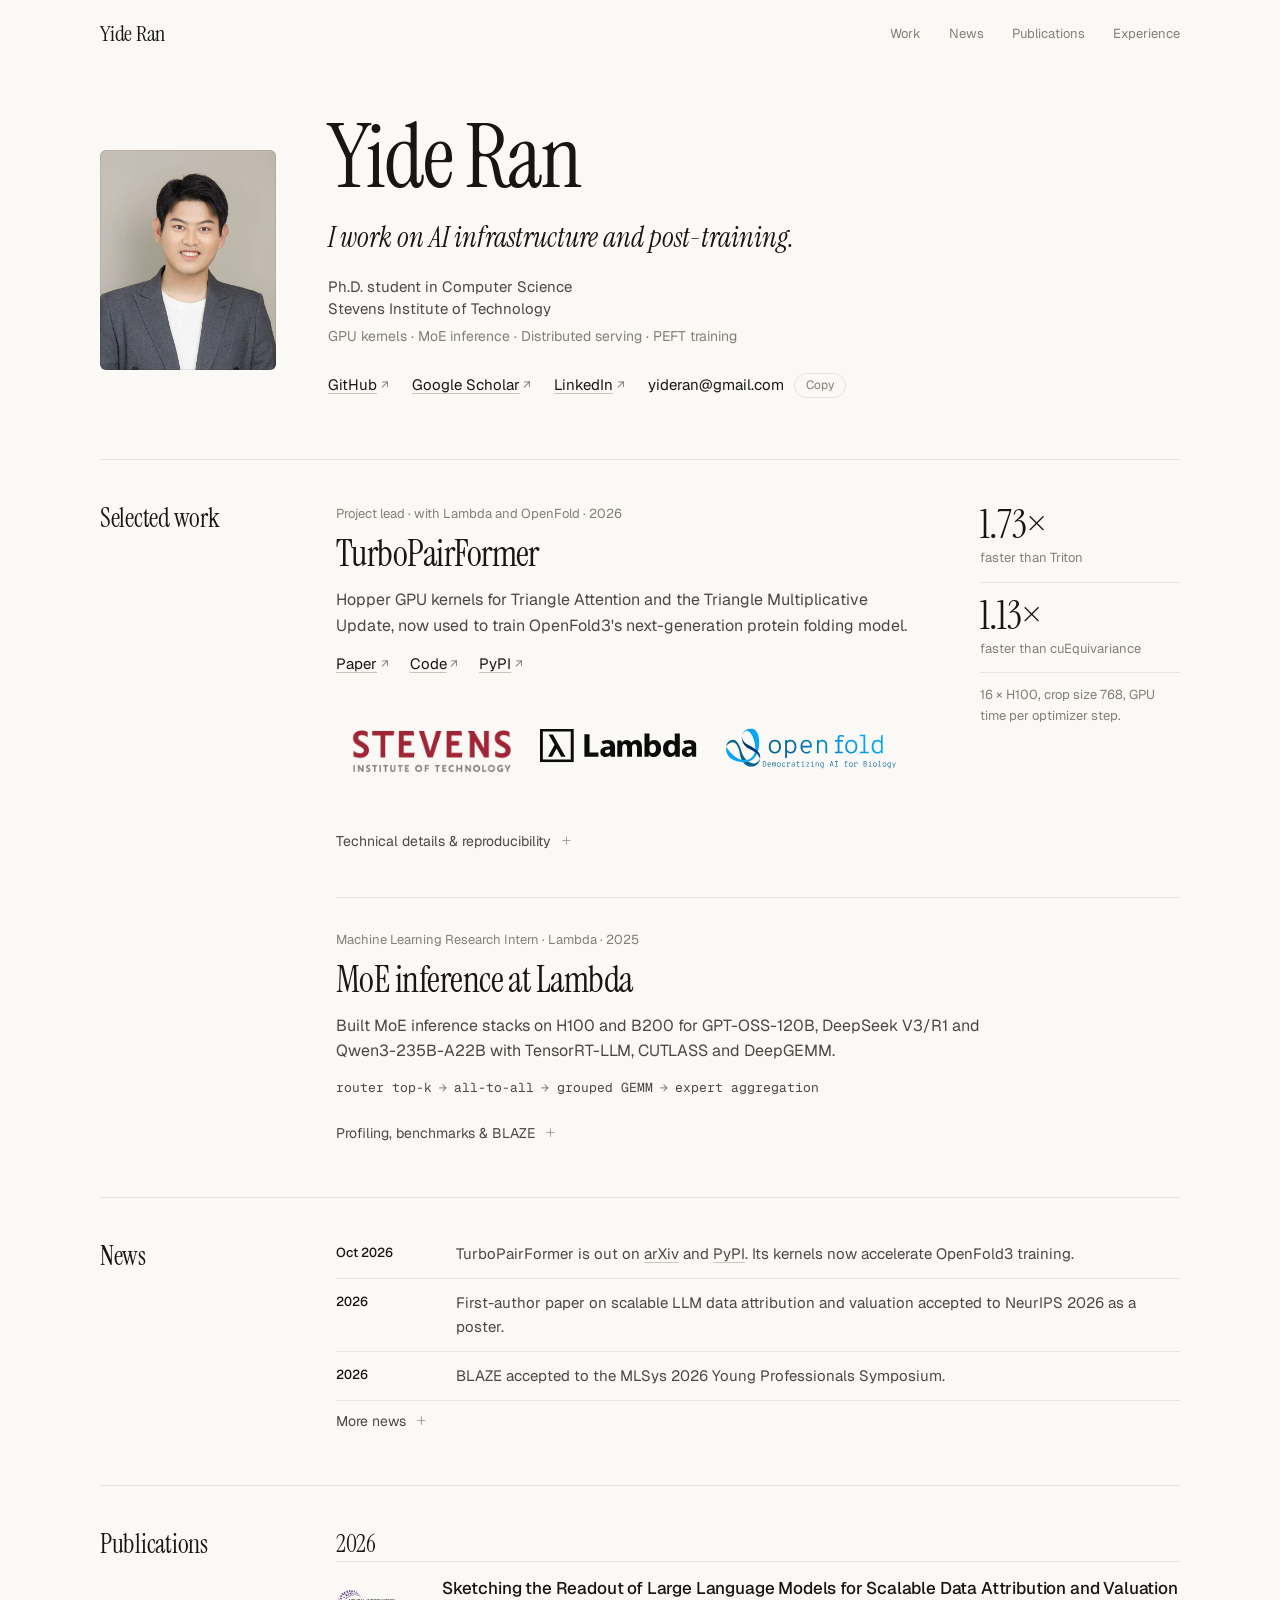
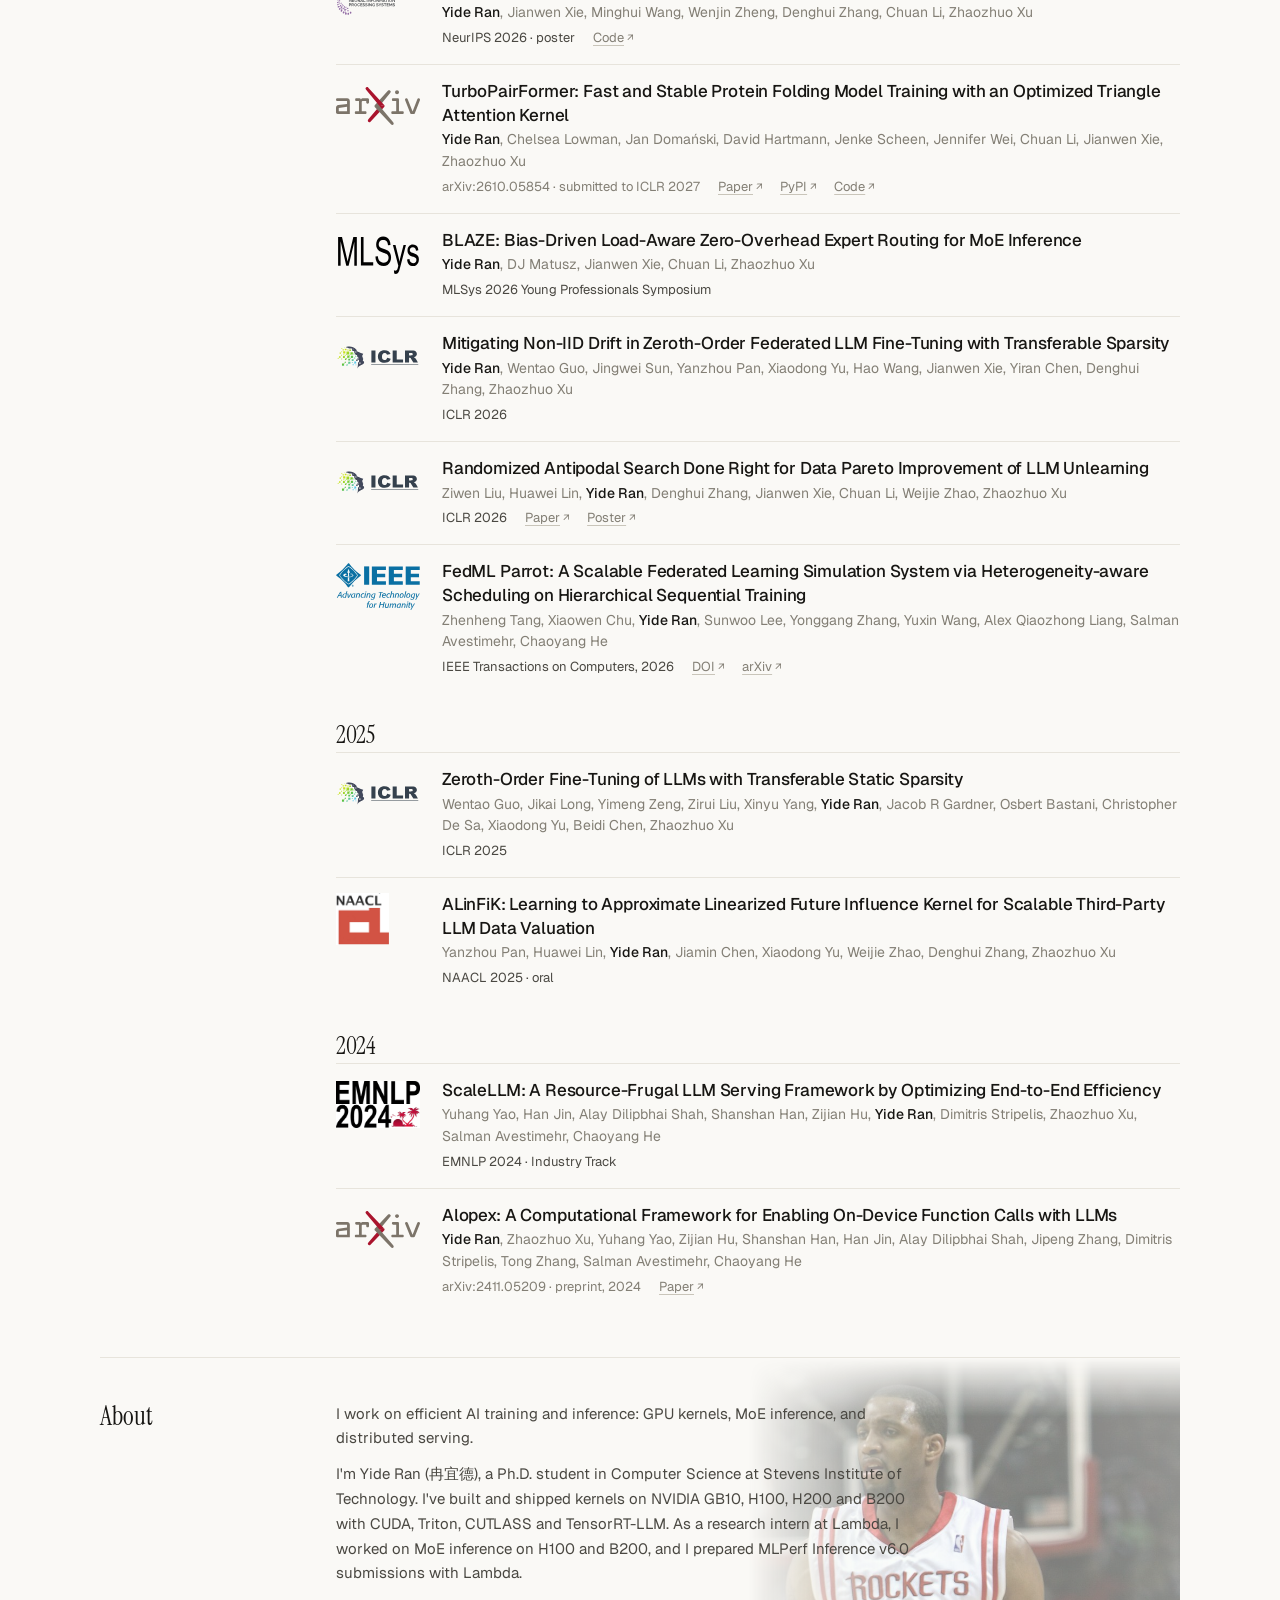
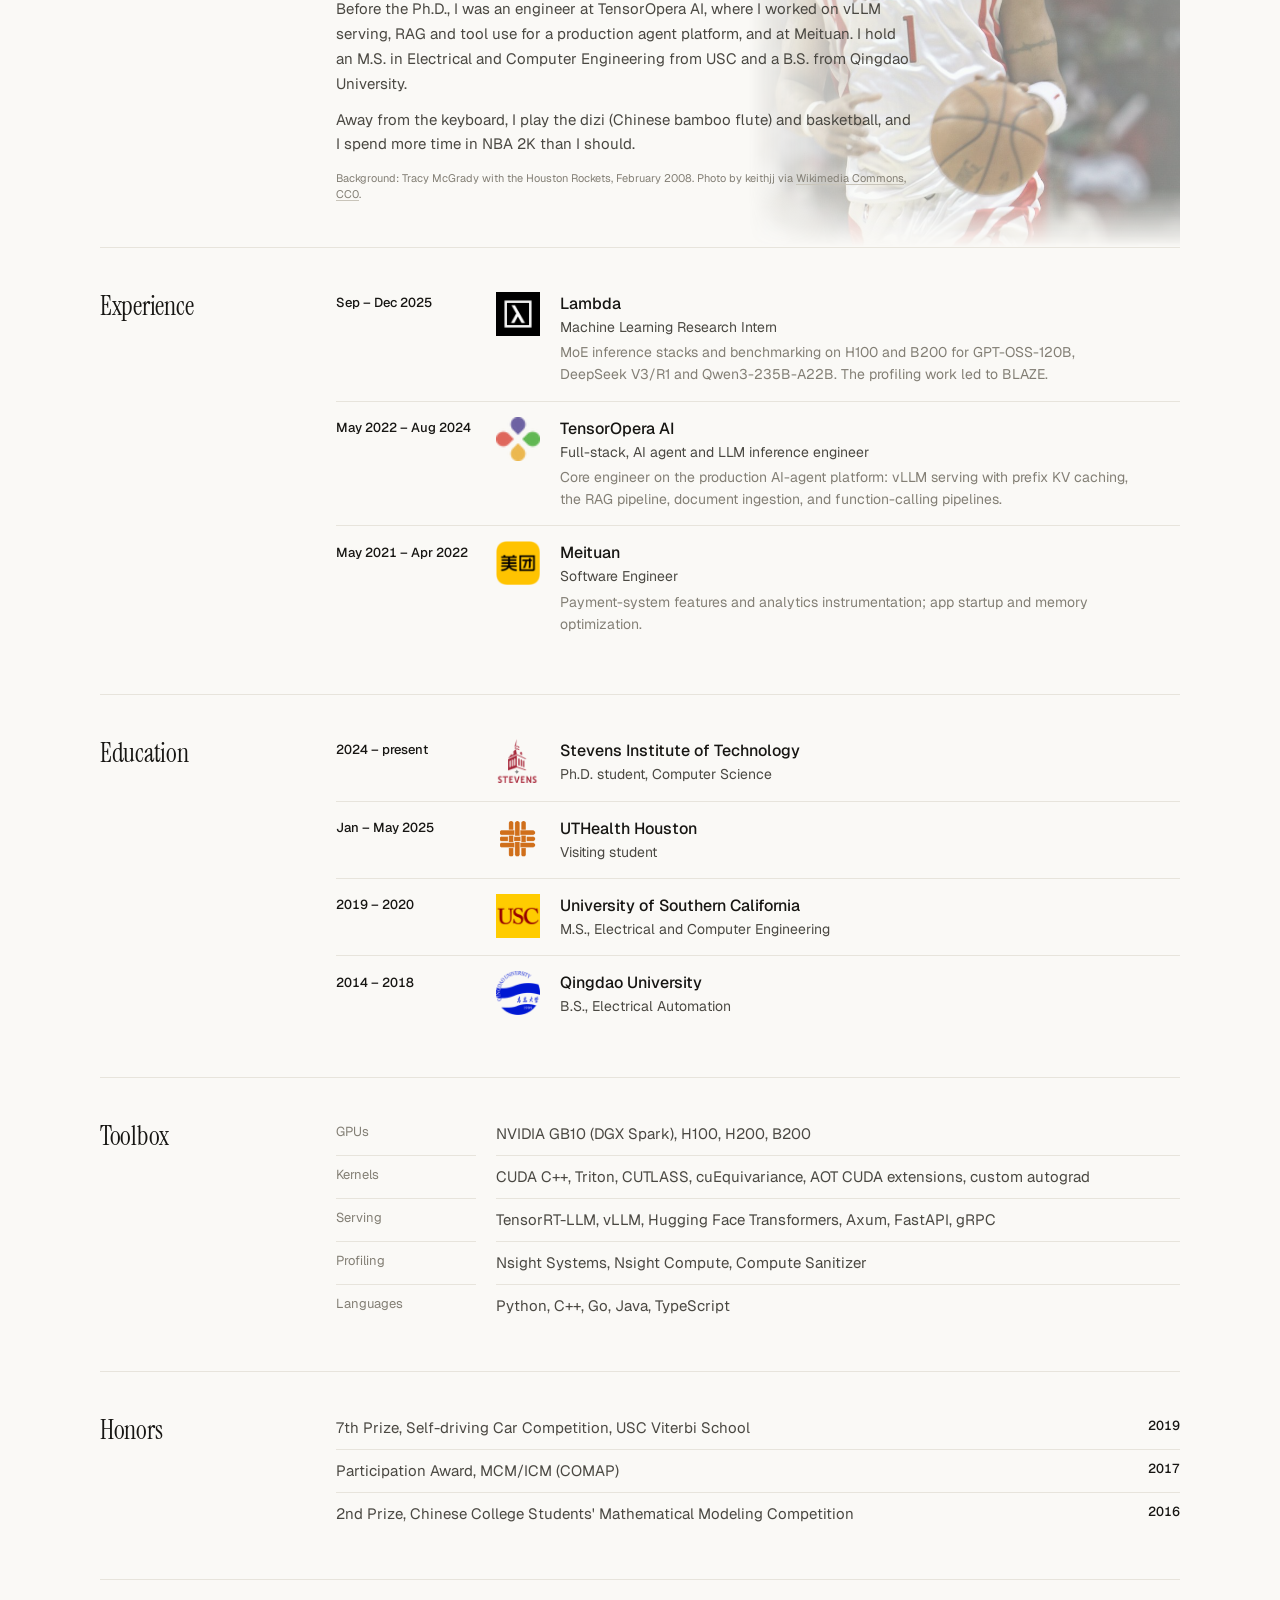
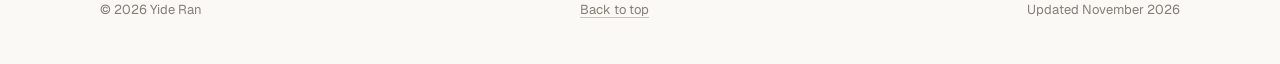
==== index.html @ a1478de4 "Add a faded Tracy McGrady (Rockets) photo behind About" ====
<!doctype html>
<html lang="en">
<head>
<meta charset="utf-8">
<meta name="viewport" content="width=device-width, initial-scale=1, viewport-fit=cover">
<title>Yide Ran (冉宜德) | AI Infrastructure &amp; Post-Training</title>
<meta name="description" content="Yide Ran (冉宜德) is a Ph.D. student at Stevens Institute of Technology researching GPU kernels, MoE inference, distributed serving, and PEFT training.">
<link rel="canonical" href="https://ryanairesearch.github.io/">
<meta name="google-site-verification" content="EpcMqef4exppZ5Jmm6wLkXWMrH6ZrhEKDE5JkzUym4Y">
<meta name="robots" content="index, follow, max-image-preview:large">
<meta name="author" content="Yide Ran">
<link rel="preconnect" href="https://fonts.googleapis.com">
<link rel="preconnect" href="https://fonts.gstatic.com" crossorigin>
<link rel="stylesheet" href="https://fonts.googleapis.com/css2?family=Instrument+Serif:ital@0;1&family=Geist:wght@400;500&family=Geist+Mono:wght@400&display=swap">
<link rel="stylesheet" href="assets/style.css?v=20261114b">
<meta property="og:title" content="Yide Ran (冉宜德) | AI Infrastructure &amp; Post-Training">
<meta property="og:description" content="Yide Ran (冉宜德) is a Ph.D. student at Stevens Institute of Technology researching GPU kernels, MoE inference, distributed serving, and PEFT training.">
<meta property="og:type" content="profile">
<meta property="og:url" content="https://ryanairesearch.github.io/">
<meta property="og:site_name" content="Yide Ran">
<link rel="icon" type="image/svg+xml" sizes="any" href="/assets/favicon.svg">
<meta property="og:image" content="https://ryanairesearch.github.io/assets/yide-ran-portrait.jpg">
<meta property="og:image:alt" content="Yide Ran">
<meta name="twitter:card" content="summary">
<meta name="twitter:title" content="Yide Ran (冉宜德) | AI Infrastructure &amp; Post-Training">
<meta name="twitter:description" content="Yide Ran (冉宜德) is a Ph.D. student at Stevens Institute of Technology researching GPU kernels, MoE inference, distributed serving, and PEFT training.">
<meta name="twitter:image" content="https://ryanairesearch.github.io/assets/yide-ran-portrait.jpg">
<meta name="twitter:image:alt" content="Yide Ran">
<script type="application/ld+json">
{
  "@context": "https://schema.org",
  "@graph": [
    {
      "@type": "WebSite",
      "@id": "https://ryanairesearch.github.io/#website",
      "url": "https://ryanairesearch.github.io/",
      "name": "Yide Ran",
      "inLanguage": "en"
    },
    {
      "@type": "ProfilePage",
      "@id": "https://ryanairesearch.github.io/#profile-page",
      "url": "https://ryanairesearch.github.io/",
      "name": "Yide Ran (冉宜德) | AI Infrastructure & Post-Training",
      "description": "Yide Ran (冉宜德) is a Ph.D. student at Stevens Institute of Technology researching GPU kernels, MoE inference, distributed serving, and PEFT training.",
      "isPartOf": {
        "@id": "https://ryanairesearch.github.io/#website"
      },
      "inLanguage": "en",
      "mainEntity": {
        "@type": "Person",
        "@id": "https://ryanairesearch.github.io/#yide-ran",
        "name": "Yide Ran",
        "alternateName": "冉宜德",
        "url": "https://ryanairesearch.github.io/",
        "image": "https://ryanairesearch.github.io/assets/yide-ran-portrait.jpg",
        "description": "Yide Ran (冉宜德) is a Ph.D. student at Stevens Institute of Technology researching GPU kernels, MoE inference, distributed serving, and PEFT training.",
        "jobTitle": "Ph.D. student, Computer Science",
        "affiliation": {
          "@type": "CollegeOrUniversity",
          "name": "Stevens Institute of Technology"
        },
        "sameAs": [
          "https://github.com/RyanAIResearch",
          "https://scholar.google.com/citations?user=HVvO84IAAAAJ",
          "https://www.linkedin.com/in/yide-ran-4b392a332/"
        ],
        "alumniOf": [
          { "@type": "CollegeOrUniversity", "name": "University of Southern California" },
          { "@type": "CollegeOrUniversity", "name": "Qingdao University" }
        ],
        "knowsAbout": [
          "AI infrastructure", "Post-training", "GPU kernels", "CUDA", "Triton", "CUTLASS",
          "Mixture-of-Experts inference", "Distributed serving", "TensorRT-LLM", "vLLM",
          "Parameter-efficient fine-tuning", "Data attribution", "Federated learning"
        ]
      }
    }
  ]
}
</script>
</head>
<body>
<a class="skip-link" href="#main">Skip to content</a>
<div class="wrap">
  <div class="nav">
    <a class="brand" href="#profile" aria-label="Yide Ran, back to top">Yide Ran</a>
    <nav aria-label="Sections">
      <a href="#work">Work</a>
      <a href="#news">News</a>
      <a href="#publications">Publications</a>
      <a href="#experience">Experience</a>
    </nav>
  </div>

  <main id="main">
  <header class="hero" id="profile">
    <div class="hero-copy">
      <h1>Yide Ran</h1>
      <p class="statement">I work on AI infrastructure and post-training.</p>
      <p class="meta">Ph.D. student in Computer Science<br>Stevens Institute of Technology</p>
      <p class="focus">GPU kernels · MoE inference · Distributed serving · PEFT training</p>
      <ul class="links">
        <li><a class="u arrow" rel="me" href="https://github.com/RyanAIResearch">GitHub</a></li>
        <li><a class="u arrow" rel="me" href="https://scholar.google.com/citations?user=HVvO84IAAAAJ">Google Scholar</a></li>
        <li><a class="u arrow" rel="me" href="https://www.linkedin.com/in/yide-ran-4b392a332/">LinkedIn</a></li>
        <li class="email"><span>yideran@gmail.com</span><button type="button" class="copy" aria-label="Copy email address" id="copy-email" data-copy="yideran@gmail.com">Copy</button></li>
      </ul>
    </div>
    <div class="photo">
      <img class="avatar" src="assets/yide-ran-portrait.jpg" alt="Yide Ran" width="640" height="800">
    </div>
  </header>

  <section class="row" id="work" aria-labelledby="h-work">
    <h2 id="h-work">Selected work</h2>
    <div>
      <article class="project">
        <div class="project-main">
          <p class="kicker">Project lead · with Lambda and OpenFold · 2026</p>
          <h3>TurboPairFormer</h3>
          <p class="lead">Hopper GPU kernels for Triangle Attention and the Triangle Multiplicative Update, now used to train OpenFold3's next-generation protein folding model.</p>
          <div class="plinks">
            <a class="u arrow" href="https://arxiv.org/abs/2610.05854">Paper</a>
            <a class="u arrow" href="https://github.com/RyanAIResearch/openfold3_triangle_kernel">Code</a>
            <a class="u arrow" href="https://pypi.org/project/turbopairformer/">PyPI</a>
          </div>
          <img class="partners" src="assets/turbopairformer-partners.svg" alt="Stevens Institute of Technology, Lambda, and OpenFold" width="1800" height="340" loading="lazy">
          <details>
            <summary>Technical details &amp; reproducibility</summary>
            <div class="detail-body">
              <p>The backward pass rebuilds each probability tile once and reuses it for dQ, dK, dV and dBias, and ordered partial reductions replace floating-point atomics so results are bitwise reproducible.</p>
              <dl class="figs">
                <div><dt>600/600</dt><dd>inputs bitwise reproducible</dd></div>
                <div><dt>28–47%</dt><dd>lower gradient RMSE with BF16 residual compensation</dd></div>
              </dl>
              <span class="cmd"><code>pip install turbopairformer</code><button type="button" class="copy" id="copy-pip" aria-label="Copy pip install command" data-copy="pip install turbopairformer">Copy</button></span>
            </div>
          </details>
        </div>
        <aside class="metrics" aria-label="Benchmark highlights">
          <dl class="figs">
            <div><dt>1.73×</dt><dd>faster than Triton</dd></div>
            <div><dt>1.13×</dt><dd>faster than cuEquivariance</dd></div>
          </dl>
          <p class="note">16 × H100, crop size 768, GPU time per optimizer step.</p>
        </aside>
      </article>
      <article class="project">
        <div class="project-main wide">
          <p class="kicker">Machine Learning Research Intern · Lambda · 2025</p>
          <h3>MoE inference at Lambda</h3>
          <p class="lead">Built MoE inference stacks on H100 and B200 for GPT-OSS-120B, DeepSeek V3/R1 and Qwen3-235B-A22B with TensorRT-LLM, CUTLASS and DeepGEMM.</p>
          <p class="stages" aria-label="MoE layer stages in execution order">router top-k<span aria-hidden="true">→</span>all-to-all<span aria-hidden="true">→</span>grouped GEMM<span aria-hidden="true">→</span>expert aggregation</p>
          <details>
            <summary>Profiling, benchmarks &amp; BLAZE</summary>
            <div class="detail-body">
              <p>I designed benchmark suites across tensor- and expert-parallel layouts and routing strategies (the real router vs. round-robin) to measure how much expert load imbalance costs on Blackwell.</p>
              <p>Profiling with Nsight Systems and Nsight Compute split each MoE layer into four stages and showed that imbalance across experts dominated inference time. That finding later led to BLAZE.</p>
              <p class="note">I also wrote internal reports and a public technical blog on backend selection, expert-parallel layouts, and routing behavior across Random, ShareGPT, GSM8K and OpenMath.</p>
            </div>
          </details>
        </div>
      </article>
    </div>
  </section>

  <section class="row" id="news" aria-labelledby="h-news">
    <h2 id="h-news">News</h2>
    <div>
      <ol class="news">
        <li>
          <time class="date" datetime="2026-10">Oct 2026</time>
          <p>TurboPairFormer is out on <a href="https://arxiv.org/abs/2610.05854">arXiv</a> and <a href="https://pypi.org/project/turbopairformer/">PyPI</a>. Its kernels now accelerate OpenFold3 training.</p>
        </li>
        <li>
          <time class="date" datetime="2026">2026</time>
          <p>First-author paper on scalable LLM data attribution and valuation accepted to NeurIPS 2026 as a poster.</p>
        </li>
        <li>
          <time class="date" datetime="2026">2026</time>
          <p>BLAZE accepted to the MLSys 2026 Young Professionals Symposium.</p>
        </li>
      </ol>
      <details class="news-archive">
        <summary>More news</summary>
        <ol class="news">
          <li>
            <time class="date" datetime="2026">2026</time>
            <p>Two papers at ICLR 2026: one on non-IID drift in zeroth-order federated LLM fine-tuning, and one on randomized antipodal search for LLM unlearning.</p>
          </li>
          <li>
            <time class="date" datetime="2025-09">Sep 2025</time>
            <p>Joined Lambda as a Machine Learning Research Intern, working on MoE inference on H100 and B200.</p>
          </li>
        </ol>
      </details>
    </div>
  </section>

  <section class="row" id="publications" aria-labelledby="h-pubs">
    <h2 id="h-pubs">Publications</h2>
    <div>
      <h3 class="pub-year" id="pubs-2026">2026</h3>
      <ol class="pubs" aria-labelledby="pubs-2026">
        <li>
          <span class="venue-logo"><img src="assets/logos/neurips.svg" alt="NeurIPS" loading="lazy"></span>
          <span class="ptitle">Sketching the Readout of Large Language Models for Scalable Data Attribution and Valuation</span>
          <span class="authors"><strong>Yide Ran</strong>, Jianwen Xie, Minghui Wang, Wenjin Zheng, Denghui Zhang, Chuan Li, Zhaozhuo Xu</span>
          <span class="venue"><span class="v">NeurIPS 2026 · poster</span><a class="u arrow" href="https://github.com/RyanAIResearch/RISE">Code</a></span>
        </li>
        <li>
          <span class="venue-logo"><img src="assets/logos/arxiv.svg" alt="arXiv" loading="lazy"></span>
          <span class="ptitle">TurboPairFormer: Fast and Stable Protein Folding Model Training with an Optimized Triangle Attention Kernel</span>
          <span class="authors"><strong>Yide Ran</strong>, Chelsea Lowman, Jan Domański, David Hartmann, Jenke Scheen, Jennifer Wei, Chuan Li, Jianwen Xie, Zhaozhuo Xu</span>
          <span class="venue"><span class="v review">arXiv:2610.05854 · submitted to ICLR 2027</span><a class="u arrow" href="https://arxiv.org/abs/2610.05854">Paper</a><a class="u arrow" href="https://pypi.org/project/turbopairformer/">PyPI</a><a class="u arrow" href="https://github.com/RyanAIResearch/openfold3_triangle_kernel">Code</a></span>
        </li>
        <li>
          <span class="venue-logo"><img src="assets/logos/mlsys.svg" alt="MLSys" loading="lazy"></span>
          <span class="ptitle">BLAZE: Bias-Driven Load-Aware Zero-Overhead Expert Routing for MoE Inference</span>
          <span class="authors"><strong>Yide Ran</strong>, DJ Matusz, Jianwen Xie, Chuan Li, Zhaozhuo Xu</span>
          <span class="venue"><span class="v">MLSys 2026 Young Professionals Symposium</span></span>
        </li>
        <li>
          <span class="venue-logo"><img src="assets/logos/iclr.svg" alt="ICLR" loading="lazy"></span>
          <span class="ptitle">Mitigating Non-IID Drift in Zeroth-Order Federated LLM Fine-Tuning with Transferable Sparsity</span>
          <span class="authors"><strong>Yide Ran</strong>, Wentao Guo, Jingwei Sun, Yanzhou Pan, Xiaodong Yu, Hao Wang, Jianwen Xie, Yiran Chen, Denghui Zhang, Zhaozhuo Xu</span>
          <span class="venue"><span class="v">ICLR 2026</span></span>
        </li>
        <li>
          <span class="venue-logo"><img src="assets/logos/iclr.svg" alt="ICLR" loading="lazy"></span>
          <span class="ptitle">Randomized Antipodal Search Done Right for Data Pareto Improvement of LLM Unlearning</span>
          <span class="authors">Ziwen Liu, Huawei Lin, <strong>Yide Ran</strong>, Denghui Zhang, Jianwen Xie, Chuan Li, Weijie Zhao, Zhaozhuo Xu</span>
          <span class="venue"><span class="v">ICLR 2026</span><a class="u arrow" href="https://arxiv.org/abs/2604.16591">Paper</a><a class="u arrow" href="https://iclr.cc/virtual/2026/poster/10008939">Poster</a></span>
        </li>
        <li>
          <span class="venue-logo"><img src="assets/logos/ieee.svg" alt="IEEE" loading="lazy"></span>
          <span class="ptitle">FedML Parrot: A Scalable Federated Learning Simulation System via Heterogeneity-aware Scheduling on Hierarchical Sequential Training</span>
          <span class="authors">Zhenheng Tang, Xiaowen Chu, <strong>Yide Ran</strong>, Sunwoo Lee, Yonggang Zhang, Yuxin Wang, Alex Qiaozhong Liang, Salman Avestimehr, Chaoyang He</span>
          <span class="venue"><span class="v">IEEE Transactions on Computers, 2026</span><a class="u arrow" href="https://doi.org/10.1109/TC.2026.3717517">DOI</a><a class="u arrow" href="https://arxiv.org/abs/2303.01778">arXiv</a></span>
        </li>
      </ol>
      <h3 class="pub-year" id="pubs-2025">2025</h3>
      <ol class="pubs" aria-labelledby="pubs-2025">
        <li>
          <span class="venue-logo"><img src="assets/logos/iclr.svg" alt="ICLR" loading="lazy"></span>
          <span class="ptitle">Zeroth-Order Fine-Tuning of LLMs with Transferable Static Sparsity</span>
          <span class="authors">Wentao Guo, Jikai Long, Yimeng Zeng, Zirui Liu, Xinyu Yang, <strong>Yide Ran</strong>, Jacob R Gardner, Osbert Bastani, Christopher De Sa, Xiaodong Yu, Beidi Chen, Zhaozhuo Xu</span>
          <span class="venue"><span class="v">ICLR 2025</span></span>
        </li>
        <li>
          <span class="venue-logo"><img src="assets/logos/naacl.png" alt="NAACL" loading="lazy"></span>
          <span class="ptitle">ALinFiK: Learning to Approximate Linearized Future Influence Kernel for Scalable Third-Party LLM Data Valuation</span>
          <span class="authors">Yanzhou Pan, Huawei Lin, <strong>Yide Ran</strong>, Jiamin Chen, Xiaodong Yu, Weijie Zhao, Denghui Zhang, Zhaozhuo Xu</span>
          <span class="venue"><span class="v">NAACL 2025 · oral</span></span>
        </li>
      </ol>
      <h3 class="pub-year" id="pubs-2024">2024</h3>
      <ol class="pubs" aria-labelledby="pubs-2024">
        <li>
          <span class="venue-logo"><img src="assets/logos/emnlp.png" alt="EMNLP" loading="lazy"></span>
          <span class="ptitle">ScaleLLM: A Resource-Frugal LLM Serving Framework by Optimizing End-to-End Efficiency</span>
          <span class="authors">Yuhang Yao, Han Jin, Alay Dilipbhai Shah, Shanshan Han, Zijian Hu, <strong>Yide Ran</strong>, Dimitris Stripelis, Zhaozhuo Xu, Salman Avestimehr, Chaoyang He</span>
          <span class="venue"><span class="v">EMNLP 2024 · Industry Track</span></span>
        </li>
        <li>
          <span class="venue-logo"><img src="assets/logos/arxiv.svg" alt="arXiv" loading="lazy"></span>
          <span class="ptitle">Alopex: A Computational Framework for Enabling On-Device Function Calls with LLMs</span>
          <span class="authors"><strong>Yide Ran</strong>, Zhaozhuo Xu, Yuhang Yao, Zijian Hu, Shanshan Han, Han Jin, Alay Dilipbhai Shah, Jipeng Zhang, Dimitris Stripelis, Tong Zhang, Salman Avestimehr, Chaoyang He</span>
          <span class="venue"><span class="v review">arXiv:2411.05209 · preprint, 2024</span><a class="u arrow" href="https://arxiv.org/abs/2411.05209">Paper</a></span>
        </li>
      </ol>
    </div>
  </section>

  <section class="row" id="about" aria-labelledby="h-about">
    <h2 id="h-about">About</h2>
    <div class="prose">
      <p>I work on efficient AI training and inference: GPU kernels, MoE inference, and distributed serving.</p>
      <p>I'm Yide Ran (<span lang="zh-Hans">冉宜德</span>), a Ph.D. student in Computer Science at Stevens Institute of Technology. I've built and shipped kernels on NVIDIA GB10, H100, H200 and B200 with CUDA, Triton, CUTLASS and TensorRT-LLM. As a research intern at Lambda, I worked on MoE inference on H100 and B200, and I prepared MLPerf Inference v6.0 submissions with Lambda.</p>
      <p>Before the Ph.D., I was an engineer at TensorOpera AI, where I worked on vLLM serving, RAG and tool use for a production agent platform, and at Meituan. I hold an M.S. in Electrical and Computer Engineering from USC and a B.S. from Qingdao University.</p>
      <p>Away from the keyboard, I play the dizi (Chinese bamboo flute) and basketball, and I spend more time in NBA 2K than I should.</p>
      <p class="photo-credit">Background: Tracy McGrady with the Houston Rockets, February 2008. Photo by keithjj via <a href="https://commons.wikimedia.org/wiki/File:Tracy_McGrady_2008-02-13.jpg">Wikimedia Commons</a>, <a href="https://creativecommons.org/publicdomain/zero/1.0/">CC0</a>.</p>
    </div>
  </section>

  <section class="row" id="experience" aria-labelledby="h-exp">
    <h2 id="h-exp">Experience</h2>
    <ol class="entries">
      <li>
        <span class="date">Sep – Dec 2025</span>
        <img class="logo" src="assets/logos/lambda.png" alt="Lambda logo" width="48" height="48" loading="lazy">
        <p><span class="org">Lambda</span><span class="what">Machine Learning Research Intern</span><span class="desc">MoE inference stacks and benchmarking on H100 and B200 for GPT-OSS-120B, DeepSeek V3/R1 and Qwen3-235B-A22B. The profiling work led to BLAZE.</span></p>
      </li>
      <li>
        <span class="date">May 2022 – Aug 2024</span>
        <img class="logo" src="assets/logos/tensoropera.png" alt="TensorOpera AI logo" width="48" height="48" loading="lazy">
        <p><span class="org">TensorOpera AI</span><span class="what">Full-stack, AI agent and LLM inference engineer</span><span class="desc">Core engineer on the production AI-agent platform: vLLM serving with prefix KV caching, the RAG pipeline, document ingestion, and function-calling pipelines.</span></p>
      </li>
      <li>
        <span class="date">May 2021 – Apr 2022</span>
        <img class="logo" src="assets/logos/meituan.png" alt="Meituan logo" width="48" height="48" loading="lazy">
        <p><span class="org">Meituan</span><span class="what">Software Engineer</span><span class="desc">Payment-system features and analytics instrumentation; app startup and memory optimization.</span></p>
      </li>
    </ol>
  </section>

  <section class="row" id="education" aria-labelledby="h-edu">
    <h2 id="h-edu">Education</h2>
    <ol class="entries">
      <li>
        <span class="date">2024 – present</span>
        <img class="logo" src="assets/logos/stevens.png" alt="Stevens Institute of Technology logo" width="48" height="48" loading="lazy">
        <p><span class="org">Stevens Institute of Technology</span><span class="what">Ph.D. student, Computer Science</span></p>
      </li>
      <li>
        <span class="date">Jan – May 2025</span>
        <img class="logo" src="assets/logos/uthealth.png" alt="UTHealth Houston logo" width="48" height="48" loading="lazy">
        <p><span class="org">UTHealth Houston</span><span class="what">Visiting student</span></p>
      </li>
      <li>
        <span class="date">2019 – 2020</span>
        <img class="logo" src="assets/logos/usc.png" alt="University of Southern California logo" width="48" height="48" loading="lazy">
        <p><span class="org">University of Southern California</span><span class="what">M.S., Electrical and Computer Engineering</span></p>
      </li>
      <li>
        <span class="date">2014 – 2018</span>
        <img class="logo" src="assets/logos/qingdao.png" alt="Qingdao University logo" width="48" height="48" loading="lazy">
        <p><span class="org">Qingdao University</span><span class="what">B.S., Electrical Automation</span></p>
      </li>
    </ol>
  </section>

  <section class="row" id="toolbox" aria-labelledby="h-kit">
    <h2 id="h-kit">Toolbox</h2>
    <dl class="kit">
      <dt>GPUs</dt>
      <dd>NVIDIA GB10 (DGX Spark), H100, H200, B200</dd>
      <dt>Kernels</dt>
      <dd>CUDA C++, Triton, CUTLASS, cuEquivariance, AOT CUDA extensions, custom autograd</dd>
      <dt>Serving</dt>
      <dd>TensorRT-LLM, vLLM, Hugging Face Transformers, Axum, FastAPI, gRPC</dd>
      <dt>Profiling</dt>
      <dd>Nsight Systems, Nsight Compute, Compute Sanitizer</dd>
      <dt>Languages</dt>
      <dd>Python, C++, Go, Java, TypeScript</dd>
    </dl>
  </section>

  <section class="row" id="honors" aria-labelledby="h-honors">
    <h2 id="h-honors">Honors</h2>
    <ul class="plain">
      <li><span>7th Prize, Self-driving Car Competition, USC Viterbi School</span><span class="yr">2019</span></li>
      <li><span>Participation Award, MCM/ICM (COMAP)</span><span class="yr">2017</span></li>
      <li><span>2nd Prize, Chinese College Students' Mathematical Modeling Competition</span><span class="yr">2016</span></li>
    </ul>
  </section>
  </main>

  <footer>
    <span>© 2026 Yide Ran</span>
    <a class="u" href="#profile">Back to top</a>
    <span>Updated November 2026</span>
  </footer>
</div>

<p class="sr-only" id="copy-status" role="status" aria-live="polite"></p>
<script src="assets/main.js" defer></script>
</body>
</html>
---- assets/style.css ----
/* Yide Ran — editorial, light only. Warm paper, ink, one serif. */
:root {
  --bg: #faf9f6;
  --ink: #171613;
  --ink-2: #4a4842;
  --muted: #837f75;
  --line: #e7e4dc;
  --line-strong: #c9c5ba;
  --accent: #1f3fd1;
  --font-serif: "Instrument Serif", "Iowan Old Style", Georgia, "Times New Roman", serif;
  --font-sans: "Geist", "Inter", "Helvetica Neue", Helvetica, Arial, system-ui, sans-serif;
  --font-mono: "Geist Mono", ui-monospace, "SFMono-Regular", Menlo, Consolas, monospace;
  color-scheme: light;
}
* { box-sizing: border-box; }
html { scroll-padding-top: 88px; }
body { margin: 0; background: var(--bg); color: var(--ink); font-family: var(--font-sans); font-size: .9375rem; line-height: 1.6; -webkit-font-smoothing: antialiased; text-rendering: optimizeLegibility; }
.wrap { max-width: 1160px; margin-inline: auto; padding-inline: max(40px, env(safe-area-inset-left)) max(40px, env(safe-area-inset-right)); }
p { margin: 0; }
a { color: inherit; text-decoration: none; }
img { max-width: 100%; }
button, summary { -webkit-tap-highlight-color: transparent; }
:focus-visible { outline: 2px solid var(--accent); outline-offset: 4px; border-radius: 2px; }
::selection { background: #e9e4d5; }
.skip-link { position: fixed; top: -80px; left: 16px; z-index: 20; padding: 10px 18px; background: var(--ink); color: var(--bg); }
.skip-link:focus { top: 12px; }
.u { text-decoration: underline; text-decoration-thickness: 1px; text-underline-offset: .22em; text-decoration-color: var(--line-strong); transition: text-decoration-color .15s, color .15s; }
.u:hover { text-decoration-color: currentColor; }
.arrow::after { content: "\2197"; display: inline-block; margin-left: .3em; font-size: .8em; color: var(--muted); transition: transform .15s, color .15s; }
.arrow:hover::after { color: currentColor; transform: translate(1px, -1px); }

/* Navigation */
.nav { position: sticky; top: 0; z-index: 10; display: flex; align-items: center; justify-content: space-between; gap: 16px 24px; height: 68px; background: color-mix(in srgb, var(--bg) 88%, transparent); -webkit-backdrop-filter: blur(10px); backdrop-filter: blur(10px); }
.brand { font-family: var(--font-serif); font-size: 1.375rem; line-height: 1; letter-spacing: -.01em; }
.nav nav { display: flex; gap: 28px; }
.nav nav a { display: inline-flex; align-items: center; min-height: 44px; font-size: .8125rem; color: var(--muted); transition: color .15s; }
.nav nav a:hover, .nav nav a[aria-current="location"] { color: var(--ink); }

/* Hero */
.hero { display: grid; grid-template-columns: 176px minmax(0, 1fr); gap: 52px; align-items: center; padding-block: 48px 56px; }
.hero > * { min-width: 0; }
.photo { grid-column: 1; grid-row: 1; }
.hero-copy { grid-column: 2; grid-row: 1; }
.avatar { display: block; width: 100%; height: auto; aspect-ratio: 4 / 5; object-fit: cover; border-radius: 6px; outline: 1px solid rgba(23, 22, 19, .08); outline-offset: -1px; }
h1 { margin: 0 0 20px; font-family: var(--font-serif); font-weight: 400; font-size: clamp(3.75rem, 7vw, 5.5rem); line-height: .95; letter-spacing: -.02em; }
.statement { font-family: var(--font-serif); font-style: italic; font-size: clamp(1.375rem, 2.2vw, 1.75rem); line-height: 1.3; white-space: nowrap; }
.meta { margin-top: 20px; font-size: .9375rem; line-height: 1.5; color: var(--ink-2); }
.focus { margin-top: 4px; font-size: .875rem; color: var(--muted); }
.links { display: flex; flex-wrap: wrap; align-items: center; gap: 4px 24px; margin: 20px 0 0; padding: 0; list-style: none; font-size: .9375rem; }
.links li { display: inline-flex; align-items: center; gap: 10px; min-height: 36px; }
.links .email span { user-select: all; }
.copy { font: inherit; font-size: .75rem; line-height: 1.4; color: var(--muted); background: none; border: 1px solid var(--line); border-radius: 999px; padding: 3px 11px; cursor: pointer; transition: color .15s, border-color .15s; }
.copy:hover { color: var(--ink); border-color: var(--line-strong); }

/* Section rows */
.row { display: grid; grid-template-columns: 180px minmax(0, 1fr); gap: 24px 56px; padding-block: 44px; border-top: 1px solid var(--line); }
.row > * { min-width: 0; }
.row > h2 { margin: 0; position: sticky; top: 84px; align-self: start; font-family: var(--font-serif); font-weight: 400; font-size: 1.625rem; line-height: 1.1; letter-spacing: -.01em; }

/* Selected work */
.project { display: grid; grid-template-columns: minmax(0, 1fr) 200px; gap: 24px 56px; }
.project + .project { margin-top: 36px; padding-top: 32px; border-top: 1px solid var(--line); }
.project-main { display: grid; gap: 14px; align-content: start; }
.project-main.wide { grid-column: 1 / -1; }
.kicker { font-size: .8125rem; color: var(--muted); }
h3 { margin: 0; font-family: var(--font-serif); font-weight: 400; font-size: 2.25rem; line-height: 1.05; letter-spacing: -.015em; }
.project-main h3 { margin-top: -4px; }
.lead { max-width: 60ch; font-size: 1rem; line-height: 1.6; color: var(--ink-2); text-wrap: pretty; }
.plinks { display: flex; flex-wrap: wrap; gap: 6px 22px; font-size: .9375rem; }
.partners { display: block; width: 100%; max-width: 600px; height: auto; margin-top: 6px; mix-blend-mode: multiply; }
.metrics { grid-column: 2; display: grid; align-content: start; }
.figs { display: grid; margin: 0; }
.figs div { padding: 12px 0 14px; border-top: 1px solid var(--line); }
.figs div:first-child { padding-top: 0; border-top: 0; }
.figs dt { font-family: var(--font-serif); font-size: 2.5rem; line-height: 1; letter-spacing: -.02em; font-variant-numeric: lining-nums; }
.figs dd { margin: 4px 0 0; font-size: .8125rem; line-height: 1.5; color: var(--muted); }
.note { font-size: .8125rem; line-height: 1.55; color: var(--muted); }
.metrics .note { padding-top: 12px; border-top: 1px solid var(--line); }
.stages { font-family: var(--font-mono); font-size: .8125rem; color: var(--ink-2); }
.stages span { margin: 0 .55em; color: var(--muted); }
summary { display: inline-flex; align-items: center; gap: 10px; min-height: 40px; list-style: none; cursor: pointer; font-size: .875rem; color: var(--ink-2); transition: color .15s; }
summary::-webkit-details-marker { display: none; }
summary::after { content: "+"; font-family: var(--font-serif); font-size: 1.25rem; line-height: 1; color: var(--muted); }
details[open] summary::after { content: "\2212"; }
summary:hover { color: var(--ink); }
.detail-body { display: grid; gap: 14px; max-width: 64ch; padding: 6px 0 8px; font-size: .9375rem; line-height: 1.6; color: var(--ink-2); }
.detail-body .figs { grid-template-columns: repeat(2, minmax(0, 1fr)); gap: 24px; }
.detail-body .figs div { padding-top: 14px; border-top: 1px solid var(--line); }
.detail-body .figs dt { font-size: 2.25rem; }
.cmd { display: inline-flex; align-items: center; justify-self: start; gap: 14px; max-width: 100%; padding: 6px 6px 6px 14px; border: 1px solid var(--line); border-radius: 6px; background: #fff; }
.cmd code { font-family: var(--font-mono); font-size: .8125rem; color: var(--ink); white-space: nowrap; overflow-x: auto; }

/* News */
ol.news { list-style: none; margin: 0; padding: 0; }
ol.news li { display: grid; grid-template-columns: 96px minmax(0, 1fr); gap: 4px 24px; padding-block: 12px; border-top: 1px solid var(--line); }
ol.news li:first-child { padding-top: 0; border-top: 0; }
.date { padding-top: .1em; font-size: .8125rem; font-weight: 500; color: var(--ink); font-variant-numeric: tabular-nums; white-space: nowrap; }
ol.news p { color: var(--ink-2); }
ol.news a { text-decoration: underline; text-decoration-thickness: 1px; text-underline-offset: .22em; text-decoration-color: var(--line-strong); }
ol.news a:hover { text-decoration-color: currentColor; }
.news-archive { border-top: 1px solid var(--line); }
.news-archive ol li:first-child { padding-top: 6px; }

/* Publications */
.pub-year { margin: 0 0 2px; font-family: var(--font-serif); font-weight: 400; font-size: 1.5rem; line-height: 1.2; color: var(--ink); }
ol.pubs + .pub-year { margin-top: 28px; }
ol.pubs { list-style: none; margin: 0; padding: 0; }
ol.pubs li { display: grid; grid-template-columns: 84px minmax(0, 1fr); gap: 2px 22px; padding-block: 15px; border-top: 1px solid var(--line); }
ol.pubs li > :not(.venue-logo) { grid-column: 2; }
.venue-logo { grid-column: 1; grid-row: 1 / span 3; align-self: start; display: flex; align-items: center; width: 84px; height: 52px; margin-top: 0; }
.venue-logo img { display: block; max-width: 100%; max-height: 100%; object-fit: contain; }
.ptitle { font-weight: 500; font-size: 1.0625rem; line-height: 1.4; letter-spacing: -.01em; text-wrap: pretty; }
.authors { font-size: .875rem; line-height: 1.55; color: var(--muted); }
.authors strong { font-weight: 500; color: var(--ink); }
.venue { display: flex; flex-wrap: wrap; align-items: baseline; gap: 2px 18px; margin-top: 2px; font-size: .8125rem; }
.venue .v { color: var(--ink-2); }
.venue .v.review { color: var(--muted); }
.venue a { color: var(--muted); }
.venue a:hover { color: var(--ink); }

/* About */
.prose { display: grid; gap: .75em; max-width: 68ch; font-size: .9375rem; line-height: 1.65; color: var(--ink-2); }

/* About: faded photo of Tracy McGrady with the Rockets (CC0, Wikimedia Commons), right of the text */
#about { position: relative; isolation: isolate; }
#about .prose { max-width: 58ch; }
#about::after { content: ""; position: absolute; z-index: -1; top: 0; bottom: 0; right: 0; width: min(40%, 460px); pointer-events: none;
  background: url("tracy-mcgrady-rockets.jpg") 50% 18% / cover no-repeat; opacity: .5;
  -webkit-mask-image: linear-gradient(to right, transparent 0, #000 38%), linear-gradient(to bottom, transparent 0, #000 12%, #000 88%, transparent 100%);
  -webkit-mask-composite: source-in;
  mask-image: linear-gradient(to right, transparent 0, #000 38%), linear-gradient(to bottom, transparent 0, #000 12%, #000 88%, transparent 100%);
  mask-composite: intersect; }
.photo-credit { margin: .25em 0 0; font-size: .6875rem; line-height: 1.45; color: var(--muted); }
.photo-credit a { color: inherit; text-decoration: underline; text-decoration-color: var(--line-strong); text-underline-offset: 2px; }

/* Experience, education */
ol.entries { list-style: none; margin: 0; padding: 0; }
ol.entries li { display: grid; grid-template-columns: 140px 44px minmax(0, 1fr); gap: 4px 20px; align-items: start; padding-block: 15px; border-top: 1px solid var(--line); }
ol.entries li:first-child { padding-top: 0; border-top: 0; }
.logo { width: 44px; height: 44px; margin-top: 0; object-fit: contain; }
.org { display: block; font-weight: 500; font-size: 1rem; line-height: 1.5; }
.what { display: block; font-size: .875rem; color: var(--ink-2); }
.desc { display: block; max-width: 64ch; margin-top: 4px; font-size: .875rem; line-height: 1.55; color: var(--muted); }

/* Toolbox */
dl.kit { display: grid; grid-template-columns: 140px minmax(0, 1fr); gap: 0 20px; margin: 0; }
dl.kit dt, dl.kit dd { margin: 0; padding-block: 9px; border-top: 1px solid var(--line); }
dl.kit dt:first-of-type, dl.kit dd:first-of-type { padding-top: 0; border-top: 0; }
dl.kit dt { font-size: .8125rem; color: var(--muted); }
dl.kit dd { color: var(--ink-2); }

/* Honors */
ul.plain { list-style: none; margin: 0; padding: 0; }
ul.plain li { display: grid; grid-template-columns: minmax(0, 1fr) auto; gap: 4px 24px; padding-block: 9px; border-top: 1px solid var(--line); color: var(--ink-2); }
ul.plain li:first-child { padding-top: 0; border-top: 0; }
ul.plain .yr { font-size: .8125rem; font-weight: 500; color: var(--ink); font-variant-numeric: tabular-nums; }

footer { display: flex; flex-wrap: wrap; justify-content: space-between; gap: 10px 20px; padding-block: 20px 32px; border-top: 1px solid var(--line); font-size: .8125rem; color: var(--muted); }
footer a { min-height: 32px; }
.sr-only { position: absolute; width: 1px; height: 1px; padding: 0; margin: -1px; overflow: hidden; clip: rect(0, 0, 0, 0); white-space: nowrap; border: 0; }

@media (max-width: 1000px) {
  .hero { grid-template-columns: 150px minmax(0, 1fr); gap: 40px; }
  .row { grid-template-columns: 150px minmax(0, 1fr); column-gap: 40px; }
  .project { grid-template-columns: minmax(0, 1fr) 170px; column-gap: 40px; }
  .statement { white-space: normal; }
  ol.entries li { grid-template-columns: 120px 44px minmax(0, 1fr); }
}
@media (max-width: 760px) {
  #about .prose { max-width: none; }
  #about::after { width: 72%; opacity: .2; }
  html { scroll-padding-top: 76px; }
  .wrap { padding-inline: max(24px, env(safe-area-inset-left)) max(24px, env(safe-area-inset-right)); }
  .nav { height: 60px; }
  .nav nav { gap: 18px; }
  .nav nav a { font-size: .75rem; }
  .hero { display: flex; flex-direction: column; align-items: flex-start; gap: 24px; padding-block: 28px 40px; }
  .photo { order: -1; width: 96px; }
  h1 { margin-bottom: 16px; font-size: clamp(3rem, 13vw, 4.25rem); }
  .statement { font-size: 1.375rem; max-width: 22ch; }
  .meta { margin-top: 16px; }
  .links { gap: 4px 20px; margin-top: 16px; }
  .row { grid-template-columns: minmax(0, 1fr); gap: 16px; padding-block: 36px; }
  .row > h2 { position: static; font-size: 1.5rem; }
  .project { grid-template-columns: minmax(0, 1fr); gap: 20px; }
  .project + .project { margin-top: 32px; padding-top: 28px; }
  .metrics { grid-column: 1; }
  .figs { grid-template-columns: repeat(2, minmax(0, 1fr)); gap: 20px; }
  .figs div, .figs div:first-child { padding: 12px 0 0; border-top: 1px solid var(--line); }
  .figs dt { font-size: 2.5rem; }
  h3 { font-size: 2rem; }
  .lead { font-size: 1rem; }
  ol.news li { grid-template-columns: minmax(0, 1fr); gap: 2px; }
  ol.pubs li { grid-template-columns: 60px minmax(0, 1fr); gap: 4px 16px; padding-block: 20px; }
  .venue-logo { width: 60px; height: 40px; grid-row: 1; }
  ol.pubs li > .authors, ol.pubs li > .venue { grid-column: 1 / -1; }
  .ptitle { font-size: 1rem; }
  ol.entries li { grid-template-columns: 40px minmax(0, 1fr); gap: 6px 16px; }
  .logo { width: 40px; height: 40px; }
  ol.entries .date { grid-column: 1 / -1; padding-top: 0; }
  dl.kit { grid-template-columns: minmax(0, 1fr); }
  dl.kit dd { padding-top: 0; border-top: 0; }
  dl.kit dt:first-of-type ~ dt { padding-top: 14px; }
  ul.plain li { grid-template-columns: minmax(0, 1fr); gap: 2px; }
}
@media (max-width: 400px) {
  .wrap { padding-inline: 20px; }
  .nav nav { gap: 14px; }
  h1 { font-size: 3rem; }
  .statement { font-size: 1.25rem; }
  h3 { font-size: 1.75rem; }
}
@media (prefers-reduced-motion: reduce) { *, *::before, *::after { transition: none !important; scroll-behavior: auto !important; } }
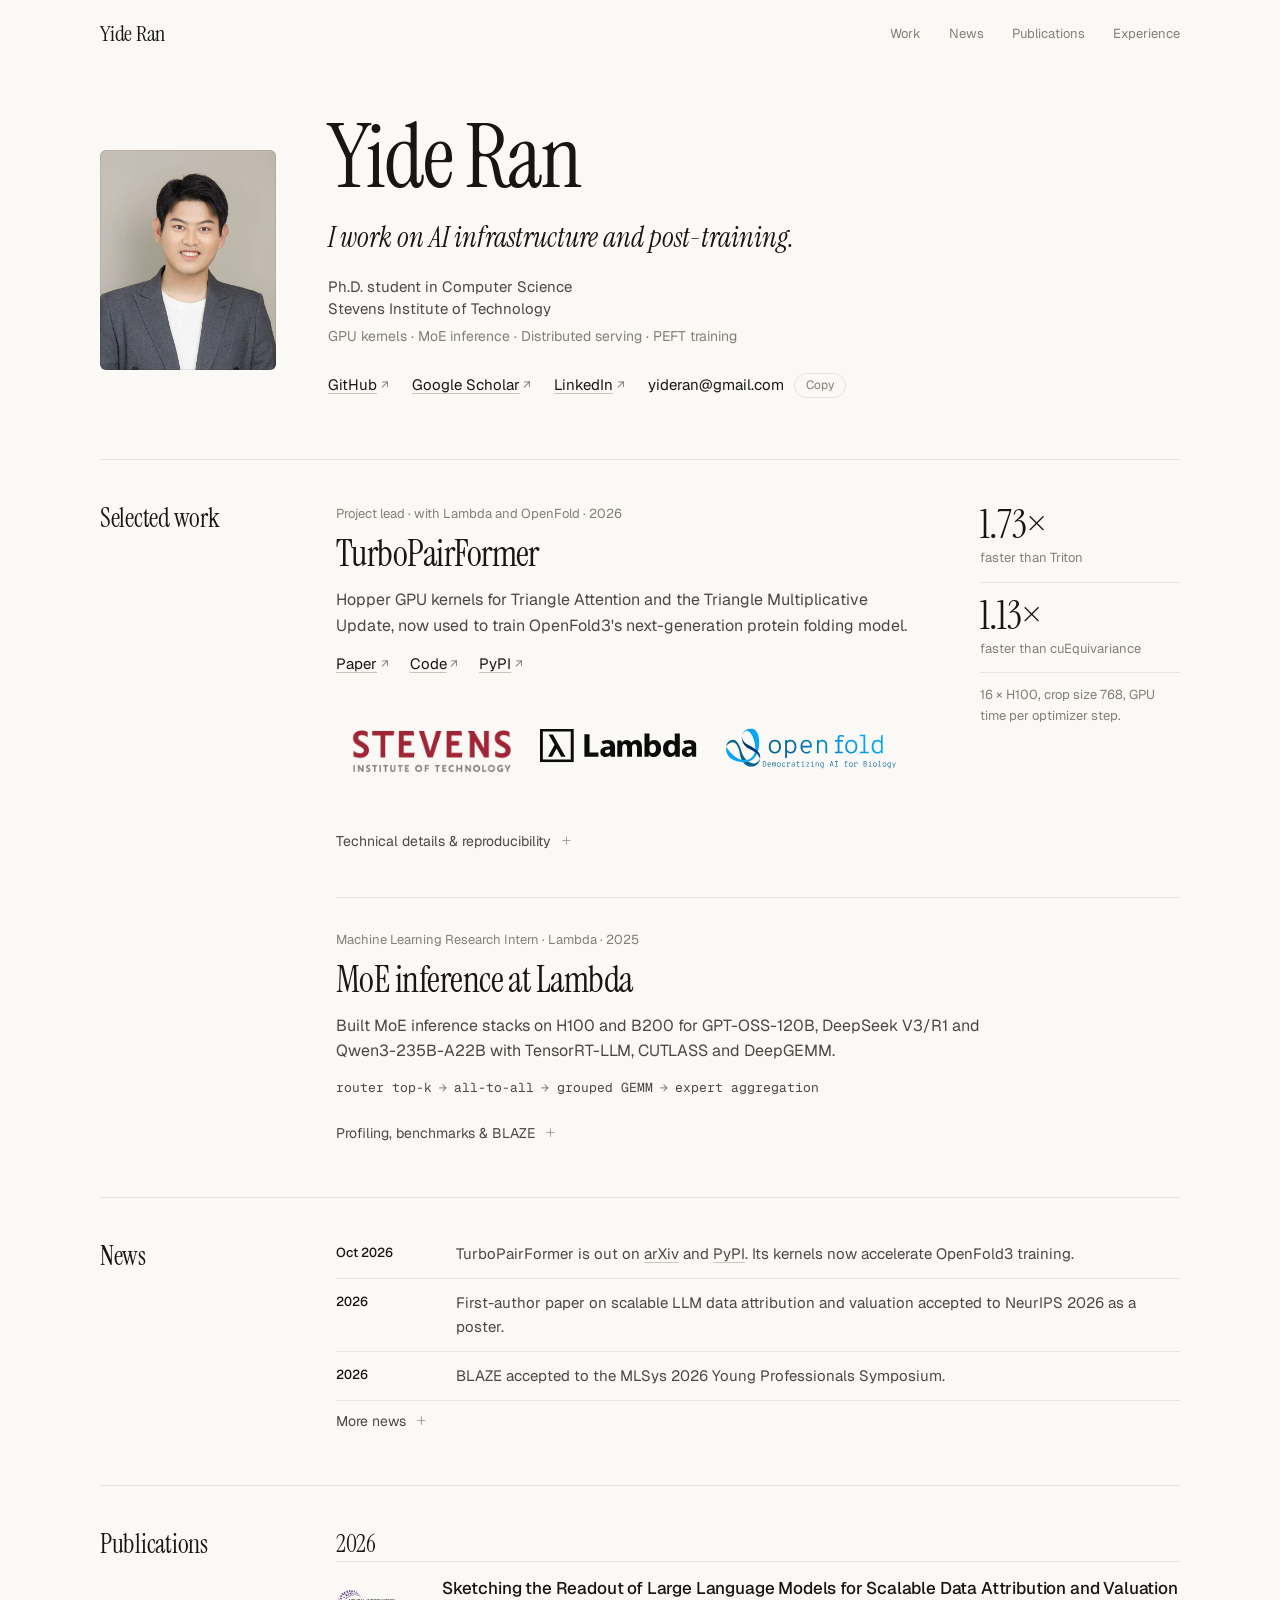
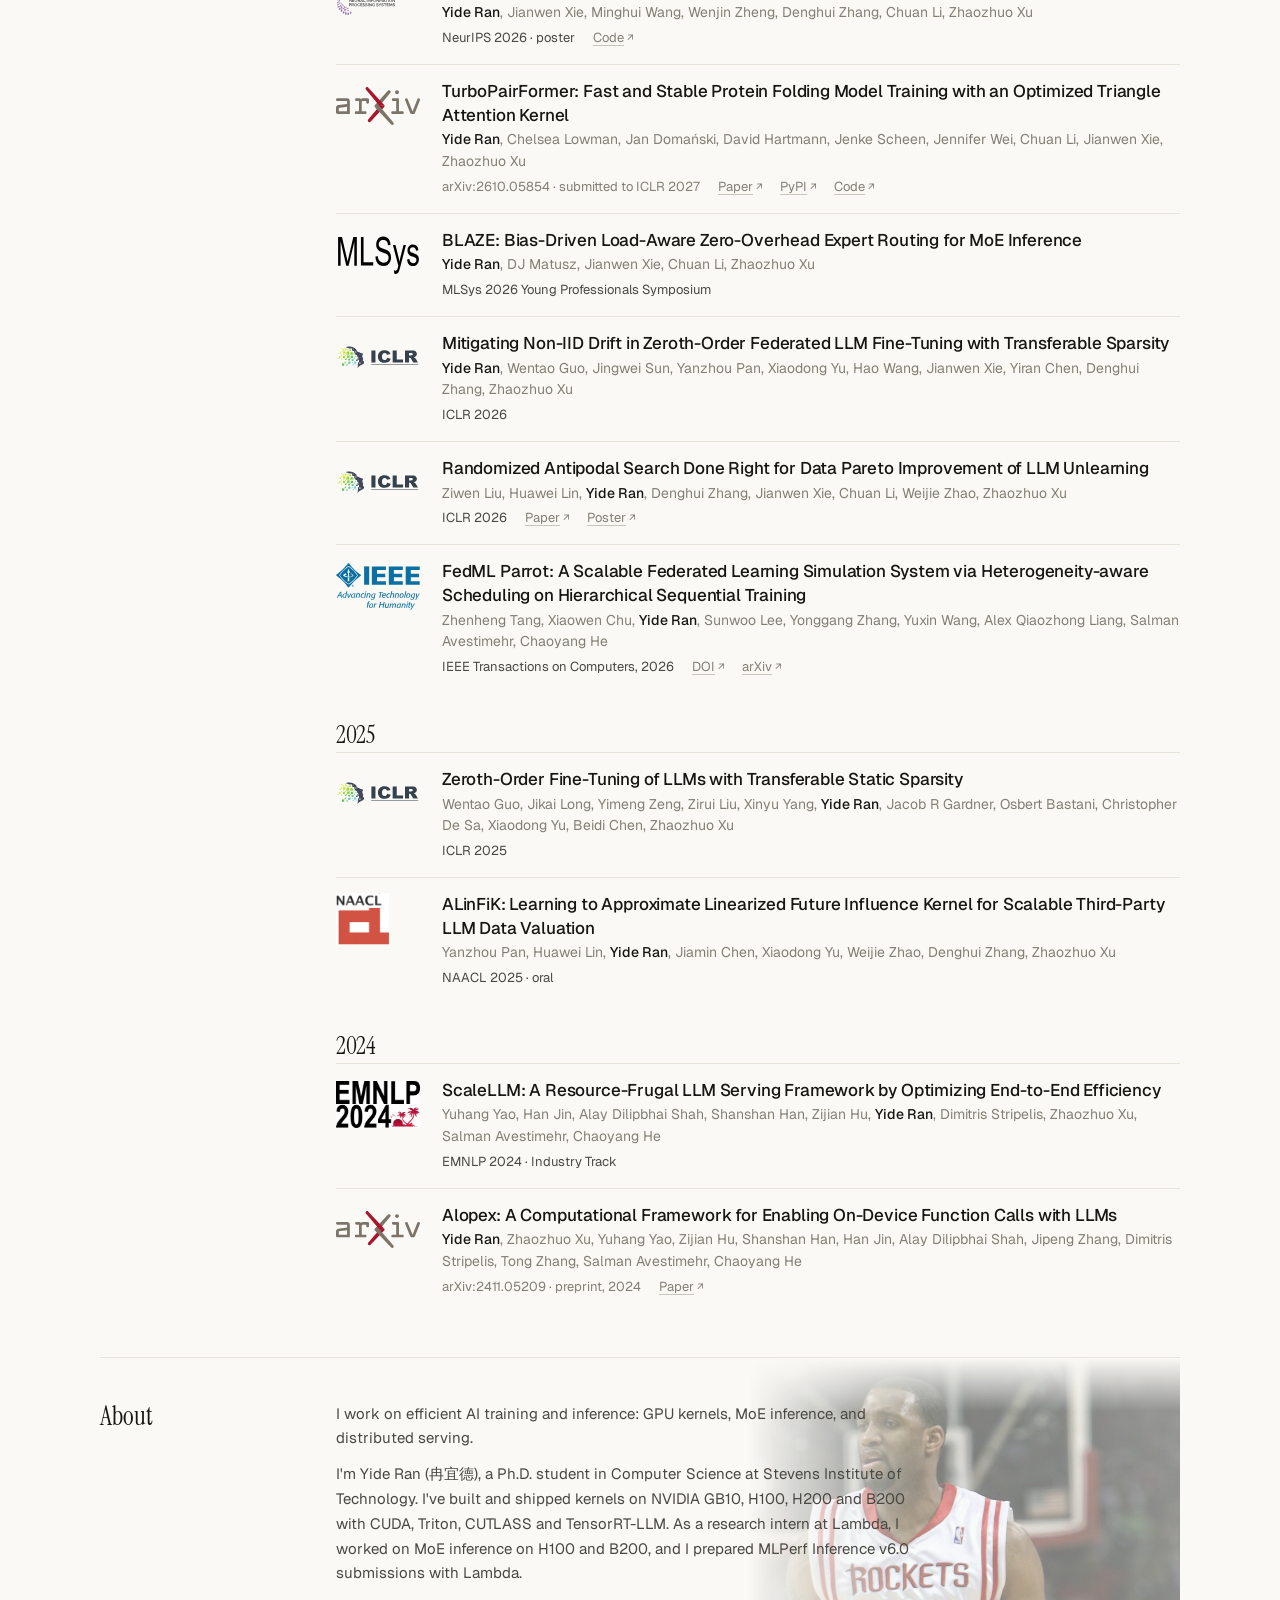
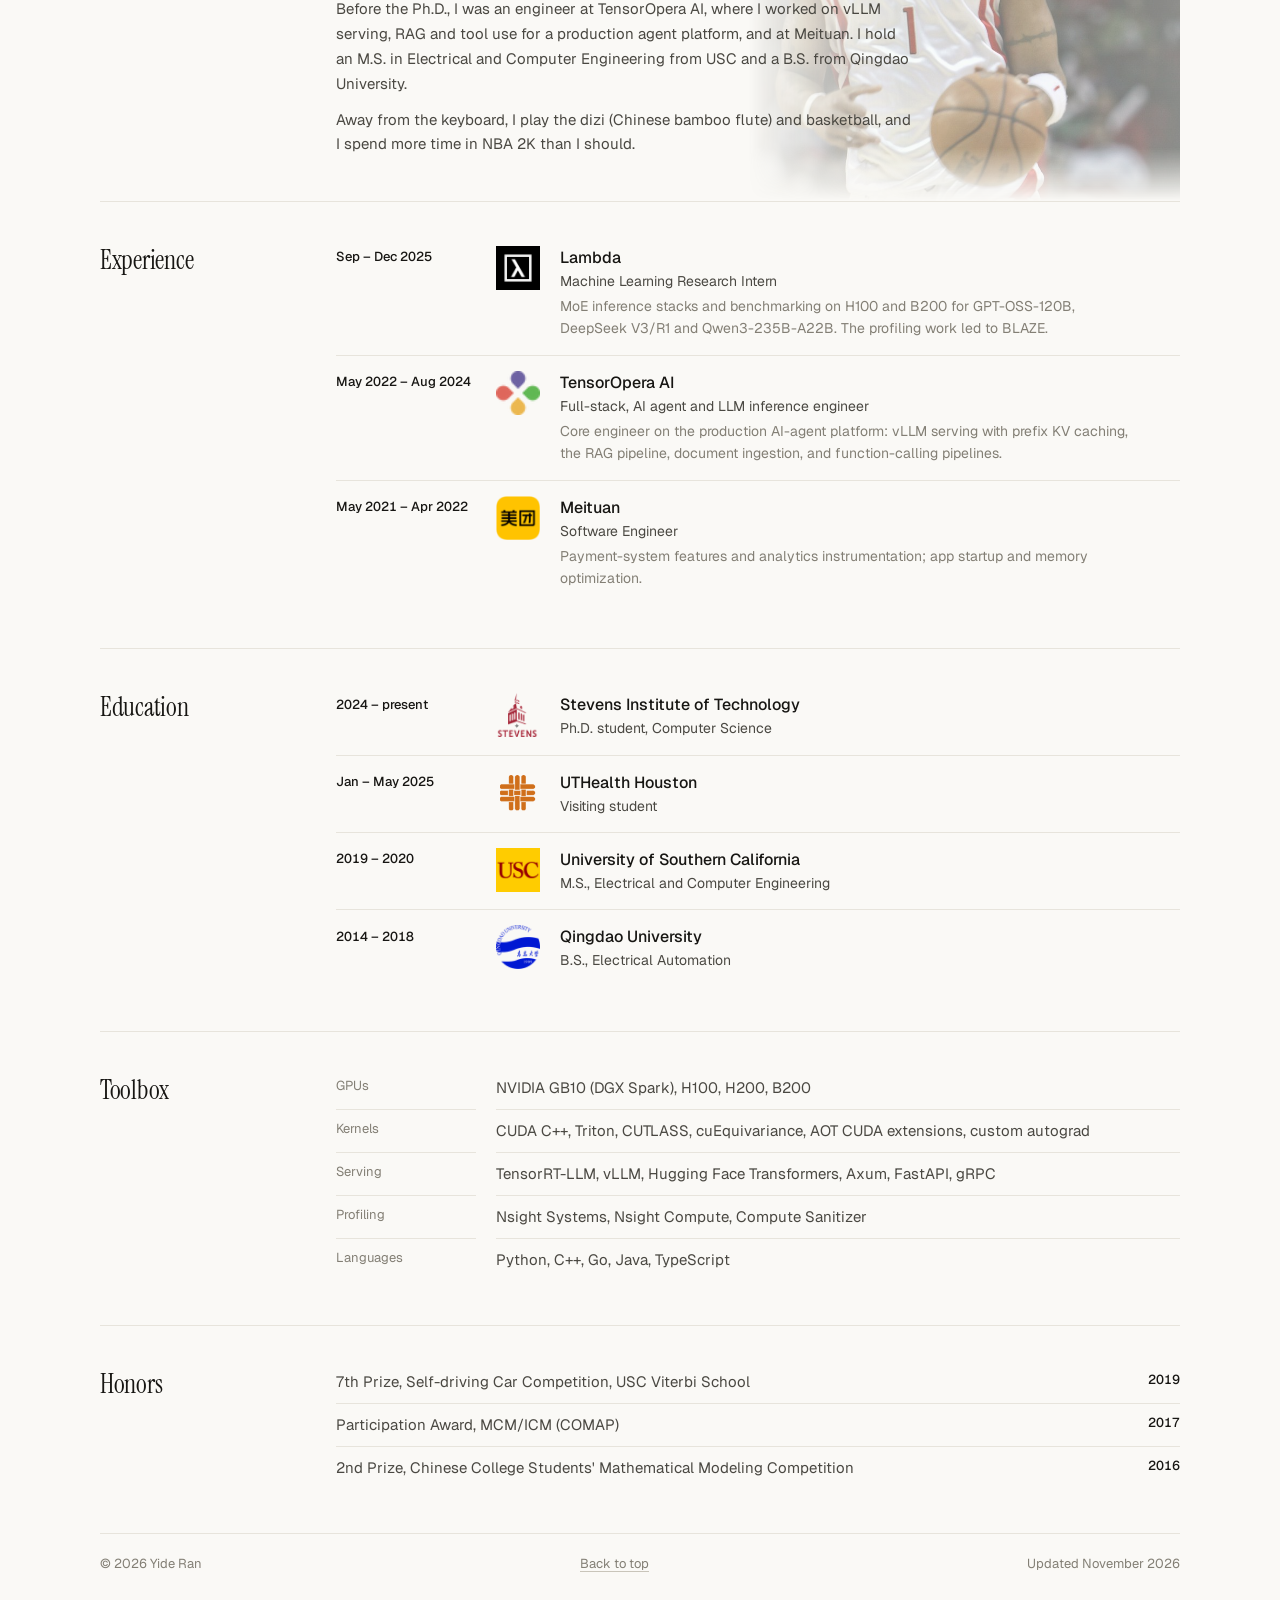
==== commit 937e316a: "Drop the photo credit line under About" ====
--- a/index.html
+++ b/index.html
@@ -12,7 +12,7 @@
 <link rel="preconnect" href="https://fonts.googleapis.com">
 <link rel="preconnect" href="https://fonts.gstatic.com" crossorigin>
 <link rel="stylesheet" href="https://fonts.googleapis.com/css2?family=Instrument+Serif:ital@0;1&family=Geist:wght@400;500&family=Geist+Mono:wght@400&display=swap">
-<link rel="stylesheet" href="assets/style.css?v=20261114b">
+<link rel="stylesheet" href="assets/style.css?v=20261115a">
 <meta property="og:title" content="Yide Ran (冉宜德) | AI Infrastructure &amp; Post-Training">
 <meta property="og:description" content="Yide Ran (冉宜德) is a Ph.D. student at Stevens Institute of Technology researching GPU kernels, MoE inference, distributed serving, and PEFT training.">
 <meta property="og:type" content="profile">
@@ -280,7 +280,6 @@
       <p>I'm Yide Ran (<span lang="zh-Hans">冉宜德</span>), a Ph.D. student in Computer Science at Stevens Institute of Technology. I've built and shipped kernels on NVIDIA GB10, H100, H200 and B200 with CUDA, Triton, CUTLASS and TensorRT-LLM. As a research intern at Lambda, I worked on MoE inference on H100 and B200, and I prepared MLPerf Inference v6.0 submissions with Lambda.</p>
       <p>Before the Ph.D., I was an engineer at TensorOpera AI, where I worked on vLLM serving, RAG and tool use for a production agent platform, and at Meituan. I hold an M.S. in Electrical and Computer Engineering from USC and a B.S. from Qingdao University.</p>
       <p>Away from the keyboard, I play the dizi (Chinese bamboo flute) and basketball, and I spend more time in NBA 2K than I should.</p>
-      <p class="photo-credit">Background: Tracy McGrady with the Houston Rockets, February 2008. Photo by keithjj via <a href="https://commons.wikimedia.org/wiki/File:Tracy_McGrady_2008-02-13.jpg">Wikimedia Commons</a>, <a href="https://creativecommons.org/publicdomain/zero/1.0/">CC0</a>.</p>
     </div>
   </section>
 
--- a/assets/style.css
+++ b/assets/style.css
@@ -121,7 +121,8 @@
 /* About */
 .prose { display: grid; gap: .75em; max-width: 68ch; font-size: .9375rem; line-height: 1.65; color: var(--ink-2); }
 
-/* About: faded photo of Tracy McGrady with the Rockets (CC0, Wikimedia Commons), right of the text */
+/* About: faded photo of Tracy McGrady with the Rockets, right of the text.
+   Source: commons.wikimedia.org/wiki/File:Tracy_McGrady_2008-02-13.jpg (CC0, no attribution required) */
 #about { position: relative; isolation: isolate; }
 #about .prose { max-width: 58ch; }
 #about::after { content: ""; position: absolute; z-index: -1; top: 0; bottom: 0; right: 0; width: min(40%, 460px); pointer-events: none;
@@ -130,8 +131,6 @@
   -webkit-mask-composite: source-in;
   mask-image: linear-gradient(to right, transparent 0, #000 38%), linear-gradient(to bottom, transparent 0, #000 12%, #000 88%, transparent 100%);
   mask-composite: intersect; }
-.photo-credit { margin: .25em 0 0; font-size: .6875rem; line-height: 1.45; color: var(--muted); }
-.photo-credit a { color: inherit; text-decoration: underline; text-decoration-color: var(--line-strong); text-underline-offset: 2px; }
 
 /* Experience, education */
 ol.entries { list-style: none; margin: 0; padding: 0; }
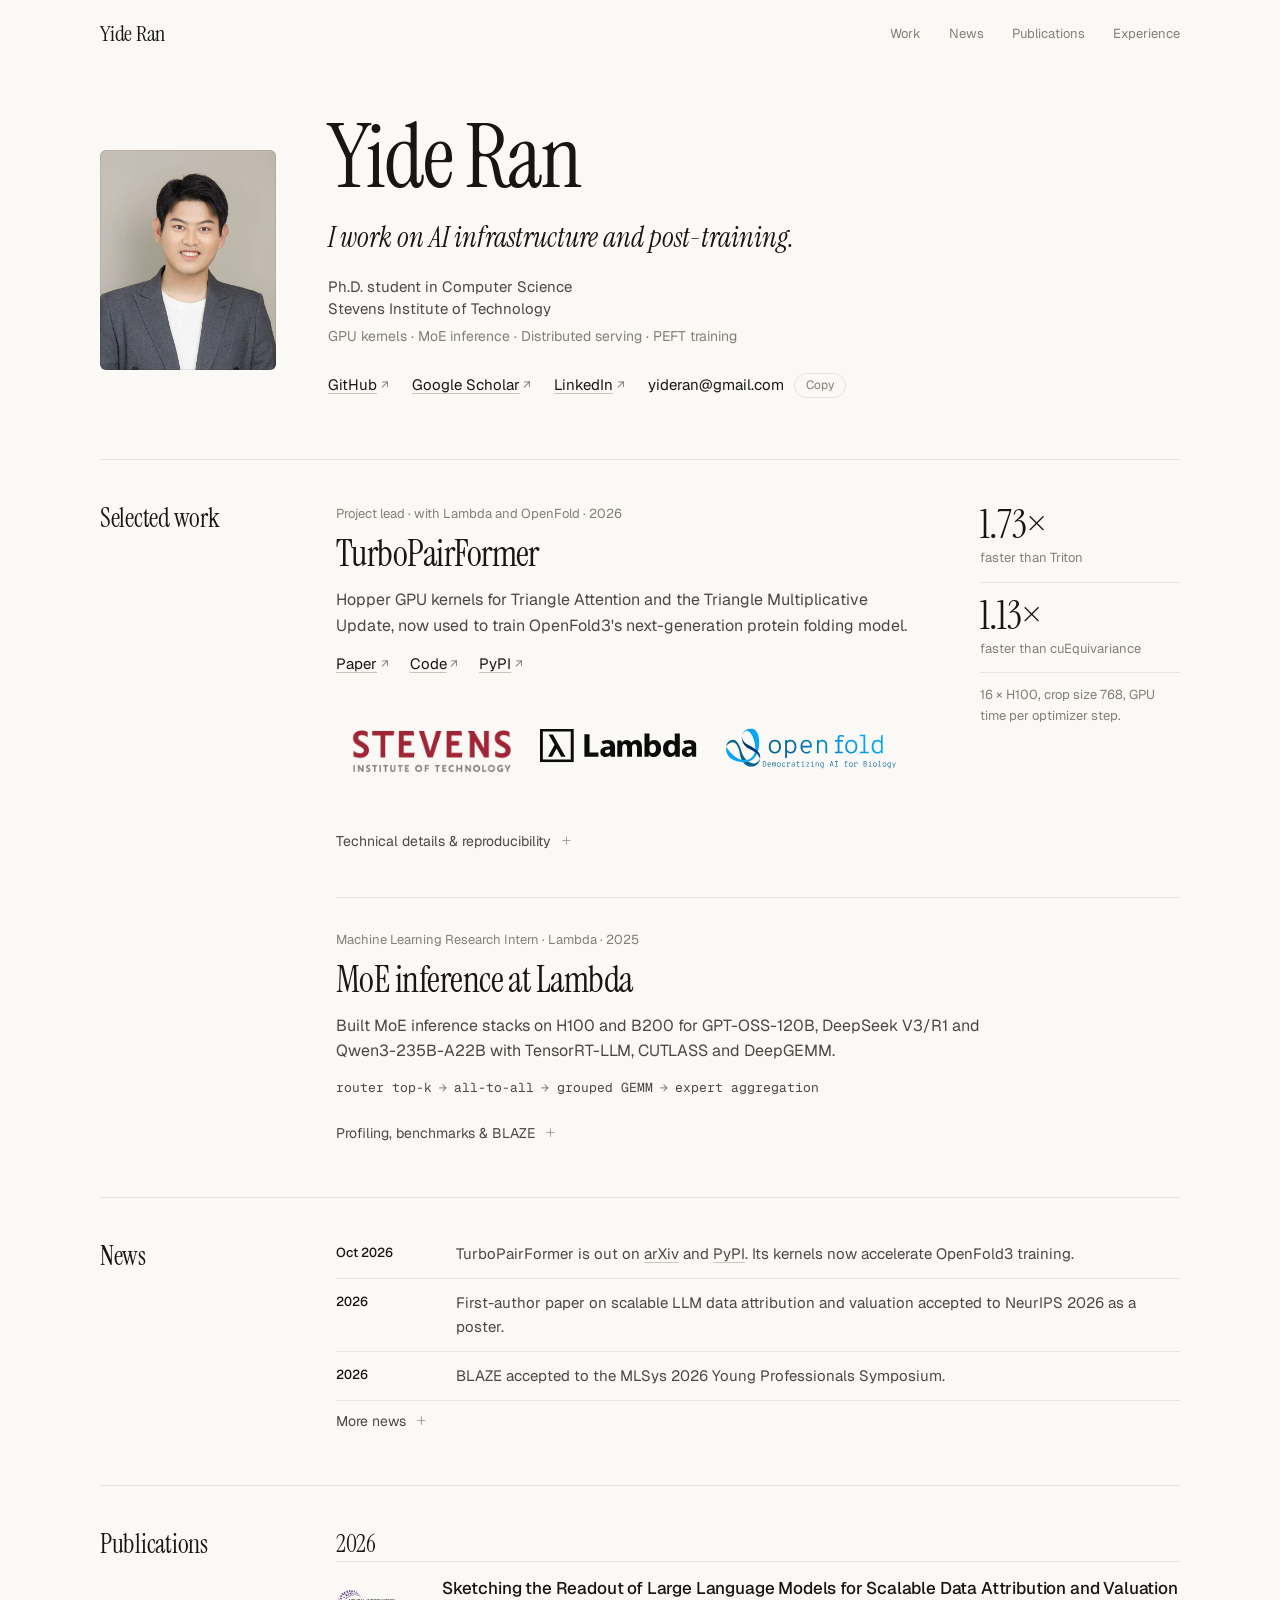
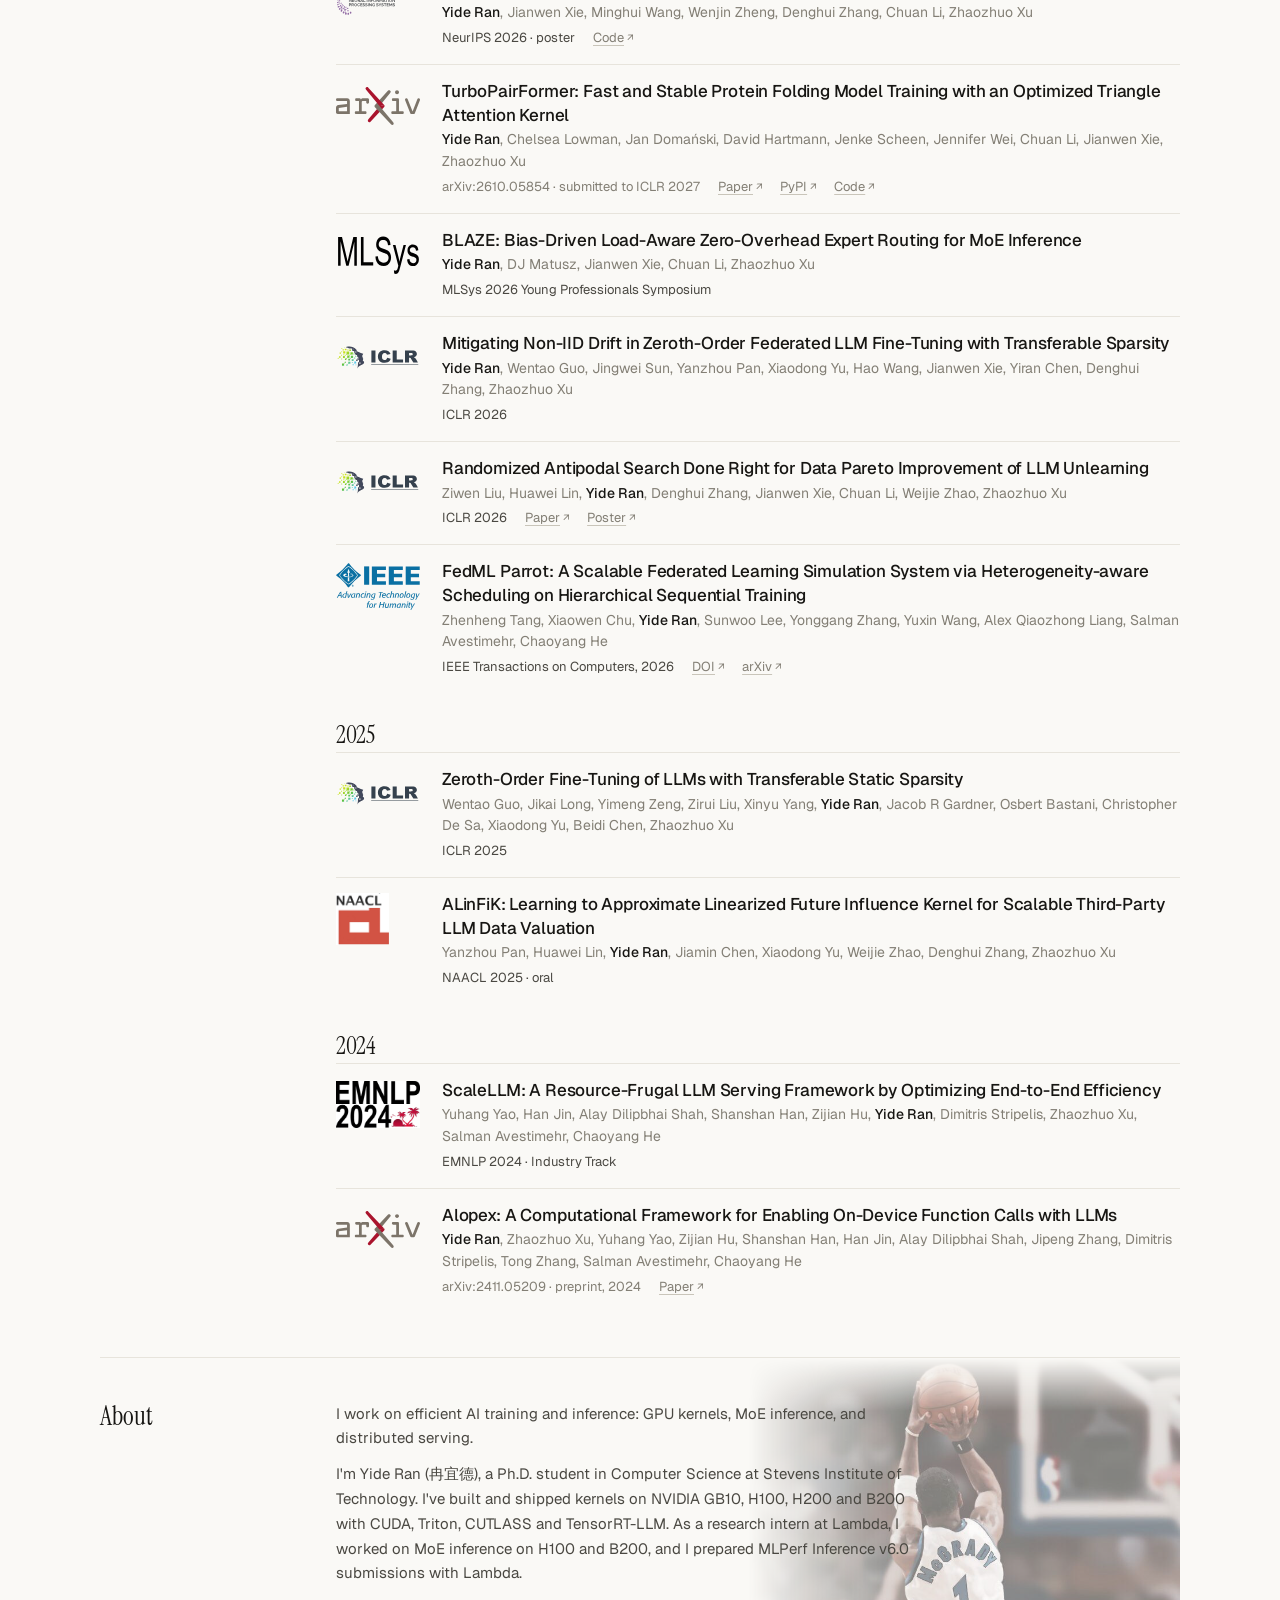
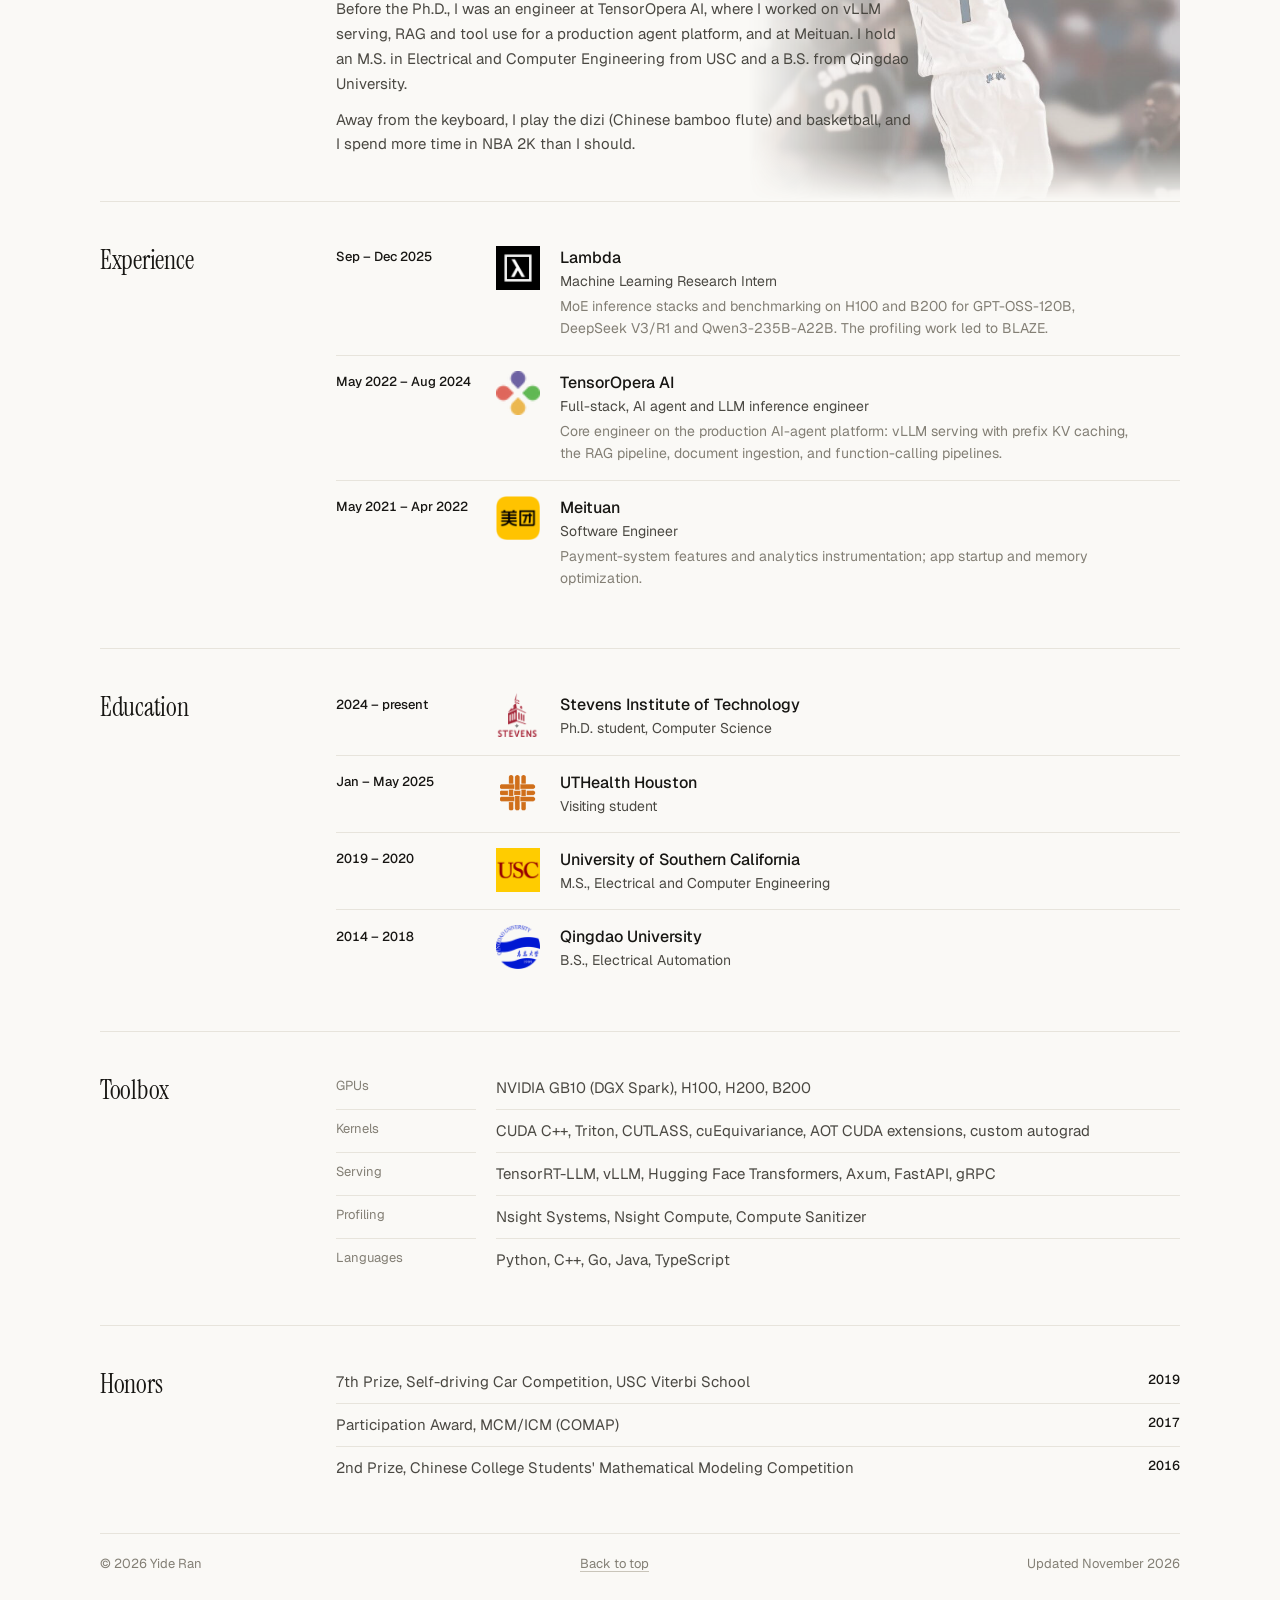
==== commit cb5c9586: "Swap the About background to a Magic-era McGrady photo" ====
--- a/index.html
+++ b/index.html
@@ -12,7 +12,7 @@
 <link rel="preconnect" href="https://fonts.googleapis.com">
 <link rel="preconnect" href="https://fonts.gstatic.com" crossorigin>
 <link rel="stylesheet" href="https://fonts.googleapis.com/css2?family=Instrument+Serif:ital@0;1&family=Geist:wght@400;500&family=Geist+Mono:wght@400&display=swap">
-<link rel="stylesheet" href="assets/style.css?v=20261115a">
+<link rel="stylesheet" href="assets/style.css?v=20261115b">
 <meta property="og:title" content="Yide Ran (冉宜德) | AI Infrastructure &amp; Post-Training">
 <meta property="og:description" content="Yide Ran (冉宜德) is a Ph.D. student at Stevens Institute of Technology researching GPU kernels, MoE inference, distributed serving, and PEFT training.">
 <meta property="og:type" content="profile">
--- a/assets/style.css
+++ b/assets/style.css
@@ -121,12 +121,12 @@
 /* About */
 .prose { display: grid; gap: .75em; max-width: 68ch; font-size: .9375rem; line-height: 1.65; color: var(--ink-2); }
 
-/* About: faded photo of Tracy McGrady with the Rockets, right of the text.
-   Source: commons.wikimedia.org/wiki/File:Tracy_McGrady_2008-02-13.jpg (CC0, no attribution required) */
+/* About: faded photo of Tracy McGrady with the Orlando Magic, right of the text.
+   Source: m.hupu.com/bbs/53460490.html (edit by Hupu user a好吃的花卷; original photographer unknown). File kept unaltered; only its upper half shows. */
 #about { position: relative; isolation: isolate; }
 #about .prose { max-width: 58ch; }
 #about::after { content: ""; position: absolute; z-index: -1; top: 0; bottom: 0; right: 0; width: min(40%, 460px); pointer-events: none;
-  background: url("tracy-mcgrady-rockets.jpg") 50% 18% / cover no-repeat; opacity: .5;
+  background: url("tracy-mcgrady-magic.jpg") 50% 4% / cover no-repeat; opacity: .5;
   -webkit-mask-image: linear-gradient(to right, transparent 0, #000 38%), linear-gradient(to bottom, transparent 0, #000 12%, #000 88%, transparent 100%);
   -webkit-mask-composite: source-in;
   mask-image: linear-gradient(to right, transparent 0, #000 38%), linear-gradient(to bottom, transparent 0, #000 12%, #000 88%, transparent 100%);
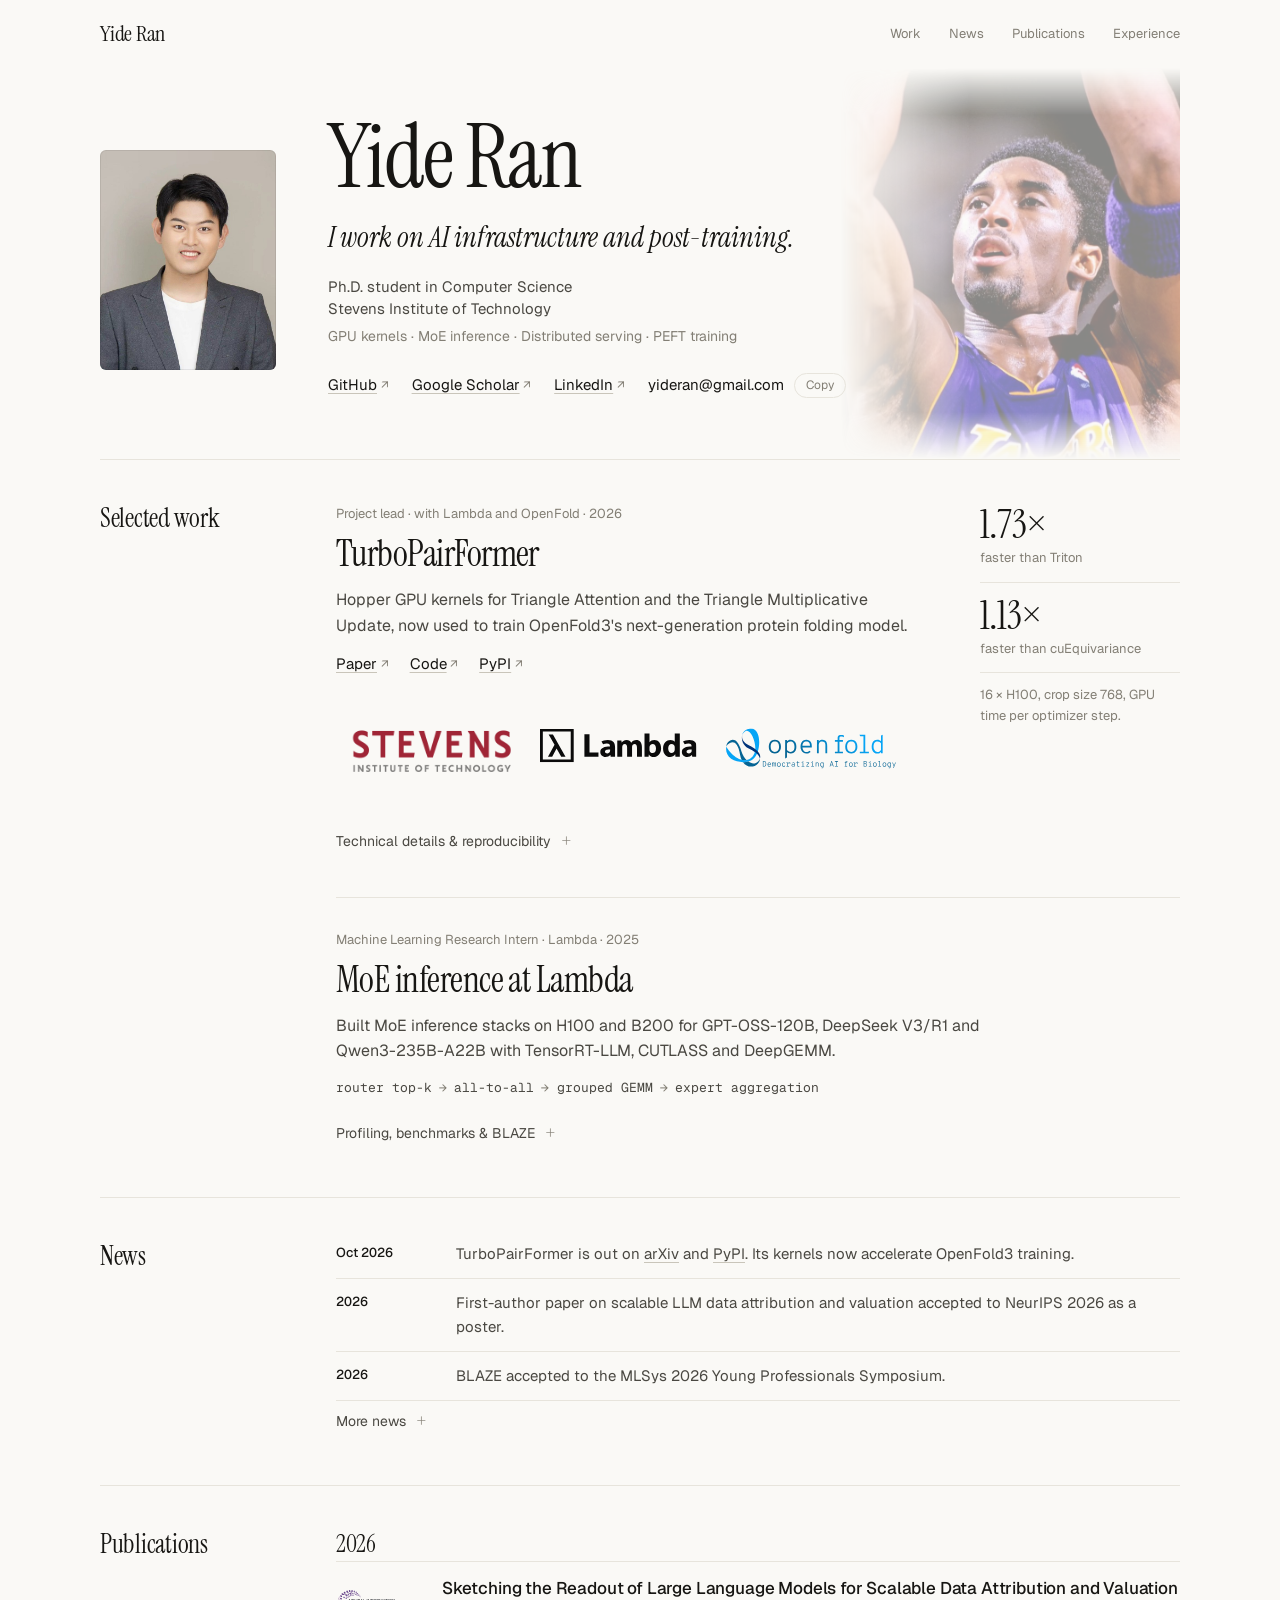
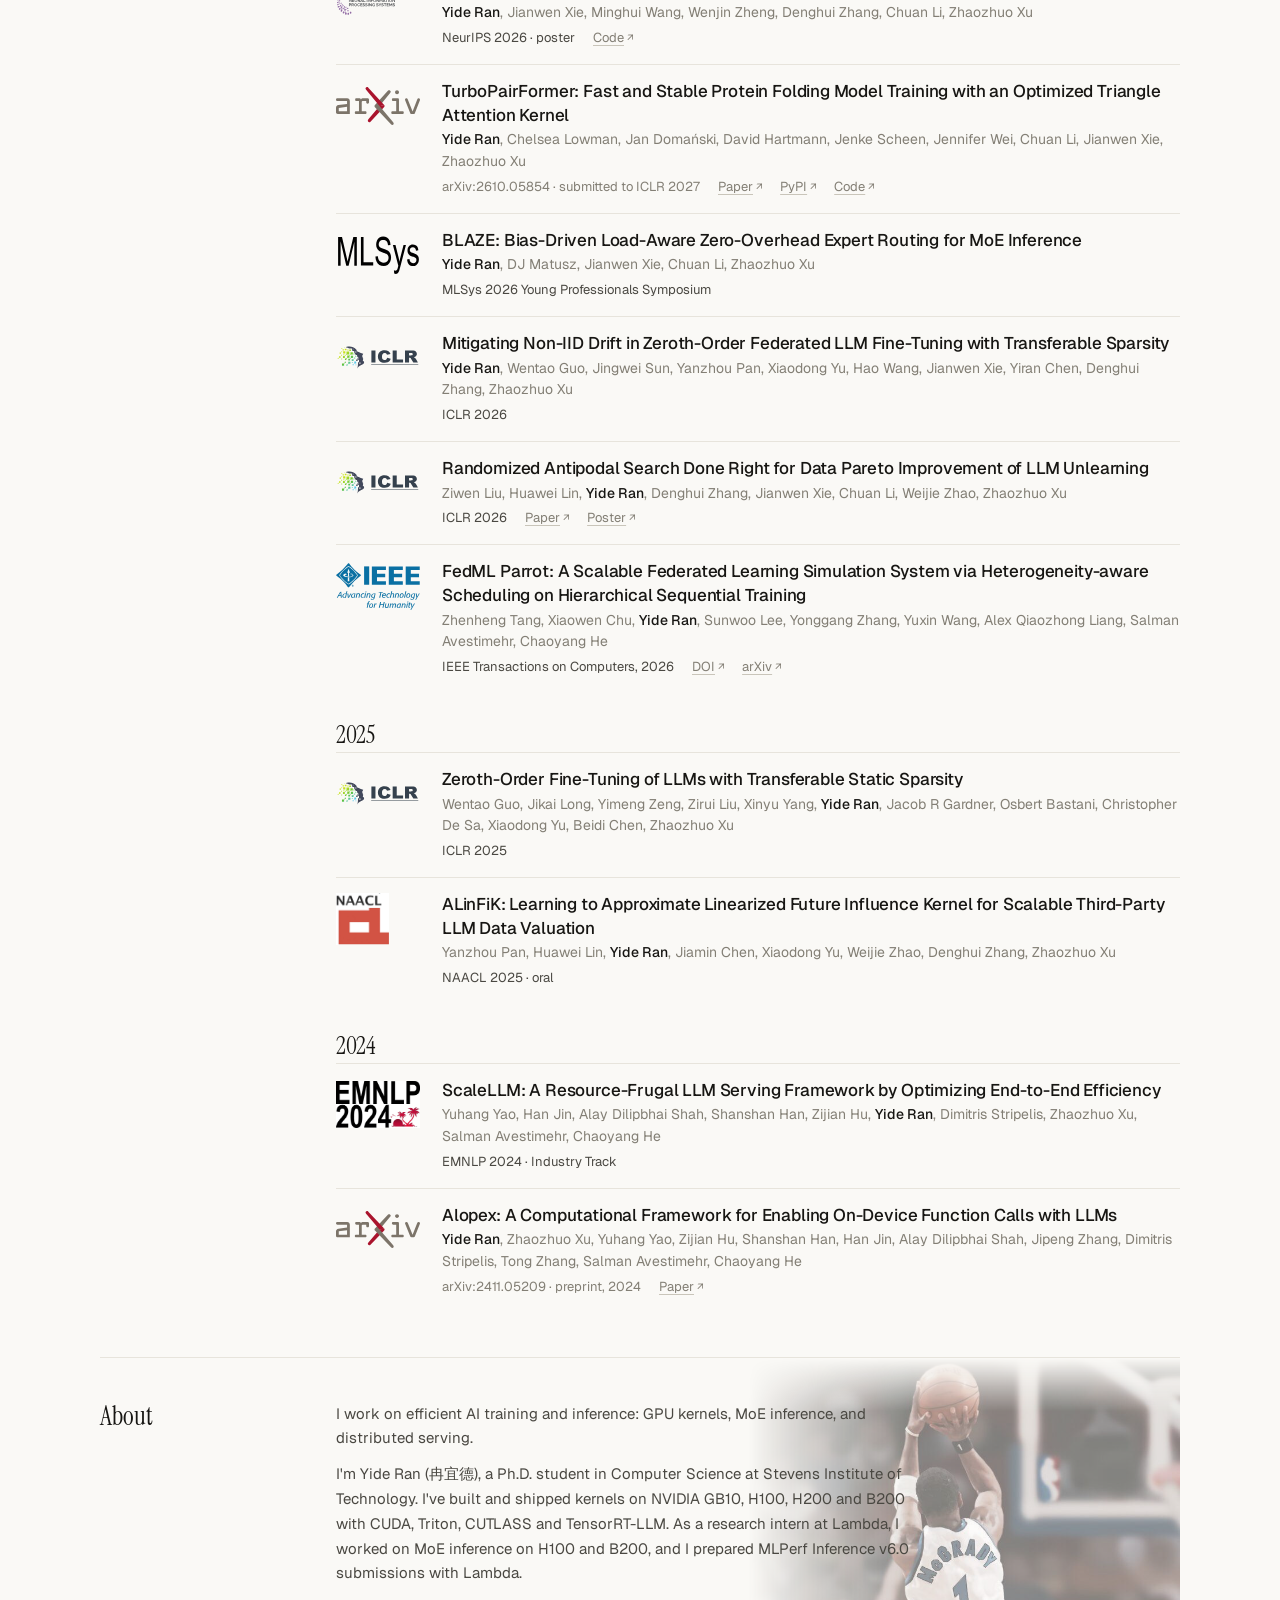
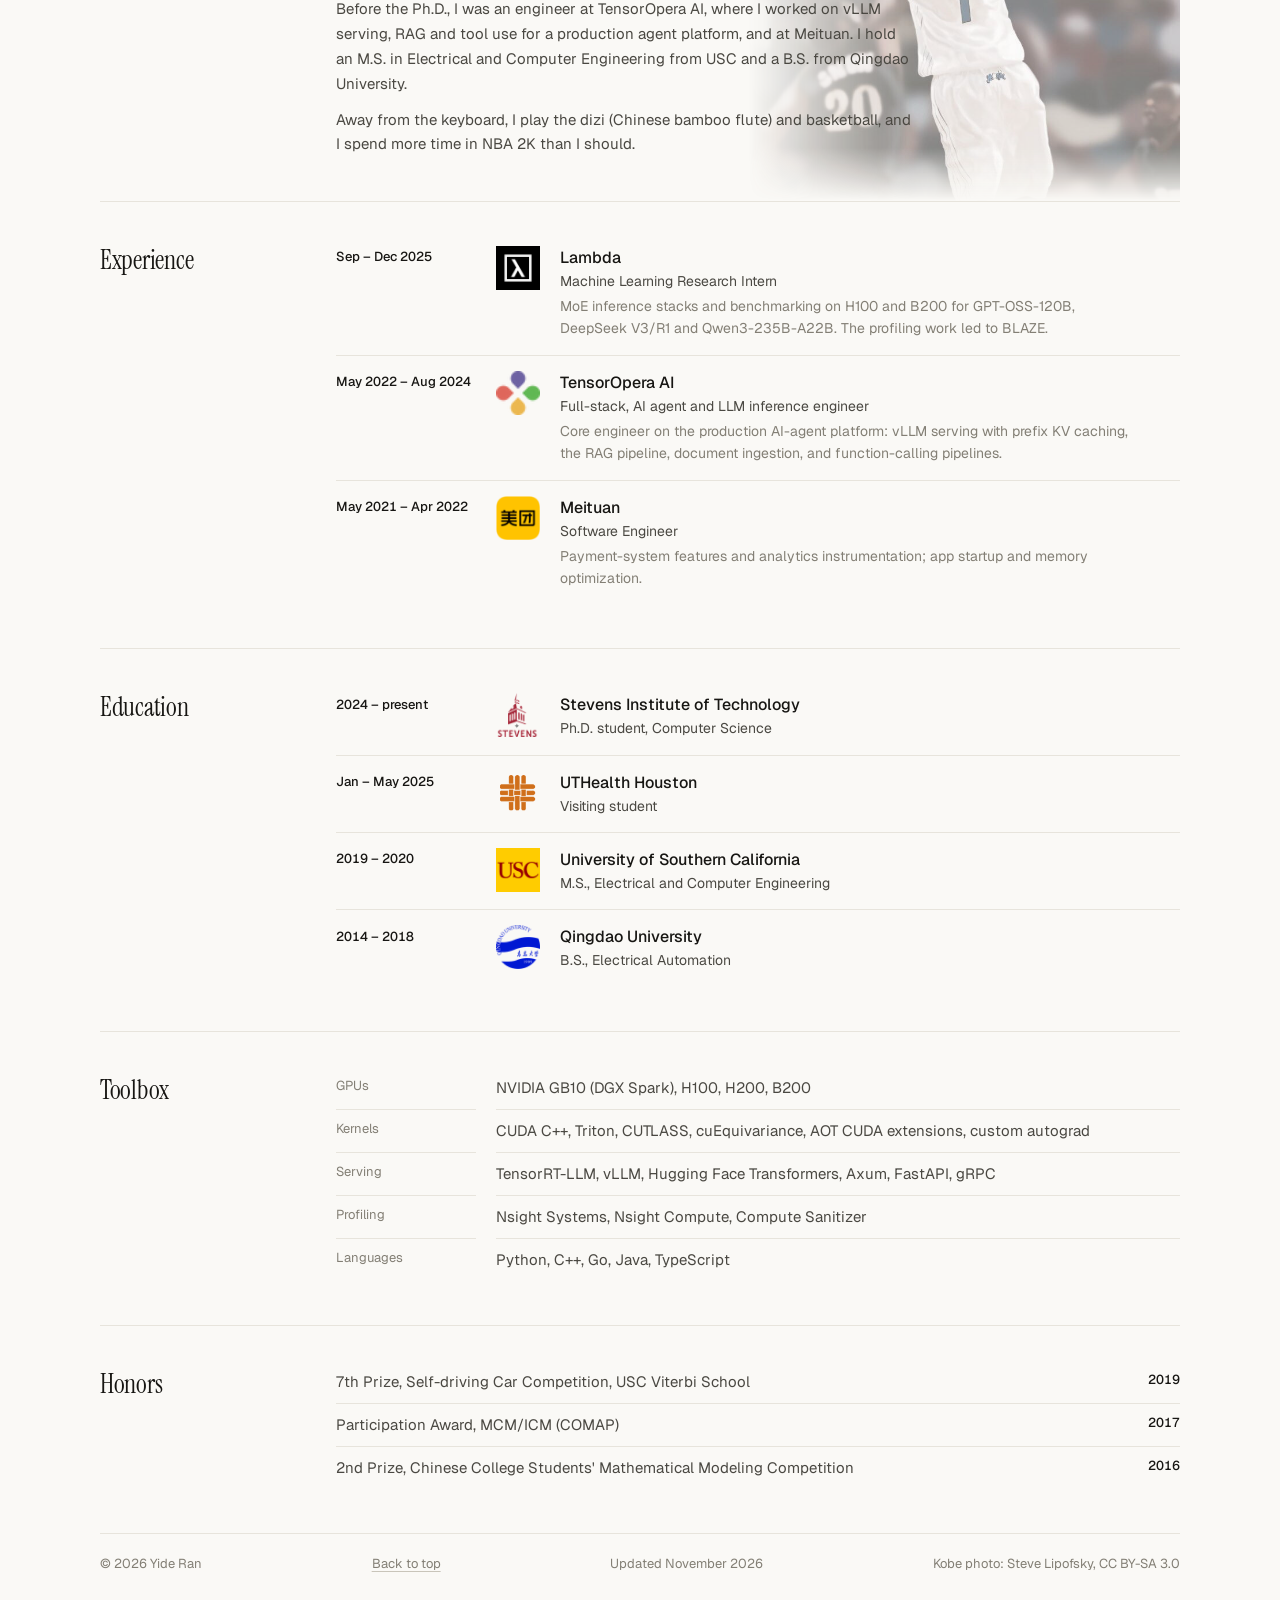
==== commit 34987f7f: "Add a faded Kobe Bryant (#8, 1999) photo behind the hero Photo by Steve Lipofsky (Basketballphoto.co" ====
--- a/index.html
+++ b/index.html
@@ -12,7 +12,7 @@
 <link rel="preconnect" href="https://fonts.googleapis.com">
 <link rel="preconnect" href="https://fonts.gstatic.com" crossorigin>
 <link rel="stylesheet" href="https://fonts.googleapis.com/css2?family=Instrument+Serif:ital@0;1&family=Geist:wght@400;500&family=Geist+Mono:wght@400&display=swap">
-<link rel="stylesheet" href="assets/style.css?v=20261115b">
+<link rel="stylesheet" href="assets/style.css?v=20261115c">
 <meta property="og:title" content="Yide Ran (冉宜德) | AI Infrastructure &amp; Post-Training">
 <meta property="og:description" content="Yide Ran (冉宜德) is a Ph.D. student at Stevens Institute of Technology researching GPU kernels, MoE inference, distributed serving, and PEFT training.">
 <meta property="og:type" content="profile">
@@ -360,6 +360,7 @@
     <span>© 2026 Yide Ran</span>
     <a class="u" href="#profile">Back to top</a>
     <span>Updated November 2026</span>
+    <span class="credit">Kobe photo: Steve Lipofsky, <a href="https://commons.wikimedia.org/wiki/File:Lipofsky_Kobe_(high_quality).jpg">CC BY-SA 3.0</a></span>
   </footer>
 </div>
 
--- a/assets/style.css
+++ b/assets/style.css
@@ -39,6 +39,16 @@
 /* Hero */
 .hero { display: grid; grid-template-columns: 176px minmax(0, 1fr); gap: 52px; align-items: center; padding-block: 48px 56px; }
 .hero > * { min-width: 0; }
+/* Hero: faded photo of Kobe Bryant (#8, the 1999 afro era), right of the text.
+   Photo: Steve Lipofsky, Basketballphoto.com, CC BY-SA 3.0, via commons.wikimedia.org/wiki/File:Lipofsky_Kobe_(high_quality).jpg (resized only). */
+.hero { position: relative; isolation: isolate; }
+.hero::after { content: ""; position: absolute; z-index: -1; top: 0; bottom: 0; right: 0; width: clamp(150px, calc(100% - 740px), 340px); pointer-events: none;
+  background: url("kobe-bryant-1999-lipofsky.jpg") 50% 28% / cover no-repeat; opacity: .45;
+  -webkit-mask-image: linear-gradient(to right, transparent 0, #000 38%), linear-gradient(to bottom, transparent 0, #000 12%, #000 88%, transparent 100%);
+  -webkit-mask-composite: source-in;
+  mask-image: linear-gradient(to right, transparent 0, #000 38%), linear-gradient(to bottom, transparent 0, #000 12%, #000 88%, transparent 100%);
+  mask-composite: intersect; }
+.credit a { color: inherit; }
 .photo { grid-column: 1; grid-row: 1; }
 .hero-copy { grid-column: 2; grid-row: 1; }
 .avatar { display: block; width: 100%; height: auto; aspect-ratio: 4 / 5; object-fit: cover; border-radius: 6px; outline: 1px solid rgba(23, 22, 19, .08); outline-offset: -1px; }
@@ -163,11 +173,14 @@
   .row { grid-template-columns: 150px minmax(0, 1fr); column-gap: 40px; }
   .project { grid-template-columns: minmax(0, 1fr) 170px; column-gap: 40px; }
   .statement { white-space: normal; }
+  .hero::after { width: max(120px, calc(100% - 710px)); }
   ol.entries li { grid-template-columns: 120px 44px minmax(0, 1fr); }
 }
+@media (max-width: 900px) { .hero::after { display: none; } }
 @media (max-width: 760px) {
   #about .prose { max-width: none; }
   #about::after { width: 72%; opacity: .2; }
+  .hero::after { display: block; width: 60%; opacity: .15; }
   html { scroll-padding-top: 76px; }
   .wrap { padding-inline: max(24px, env(safe-area-inset-left)) max(24px, env(safe-area-inset-right)); }
   .nav { height: 60px; }
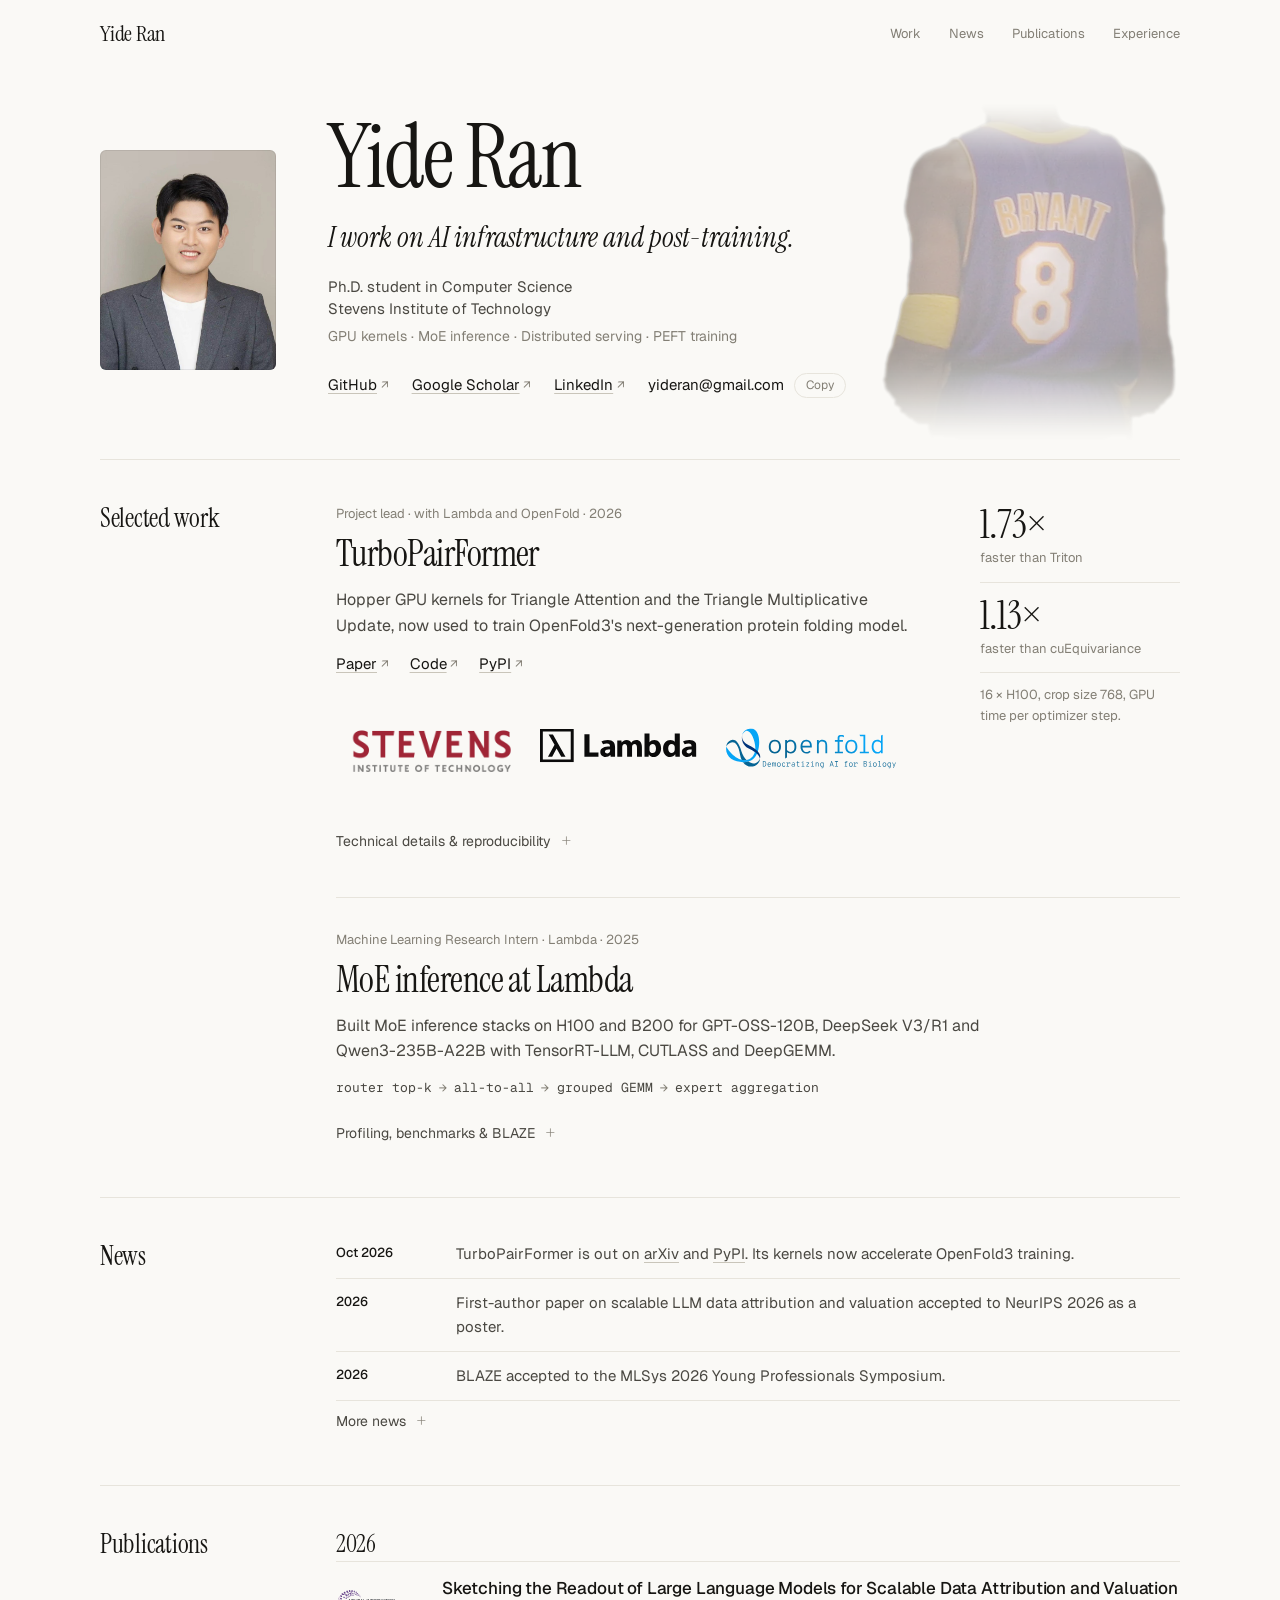
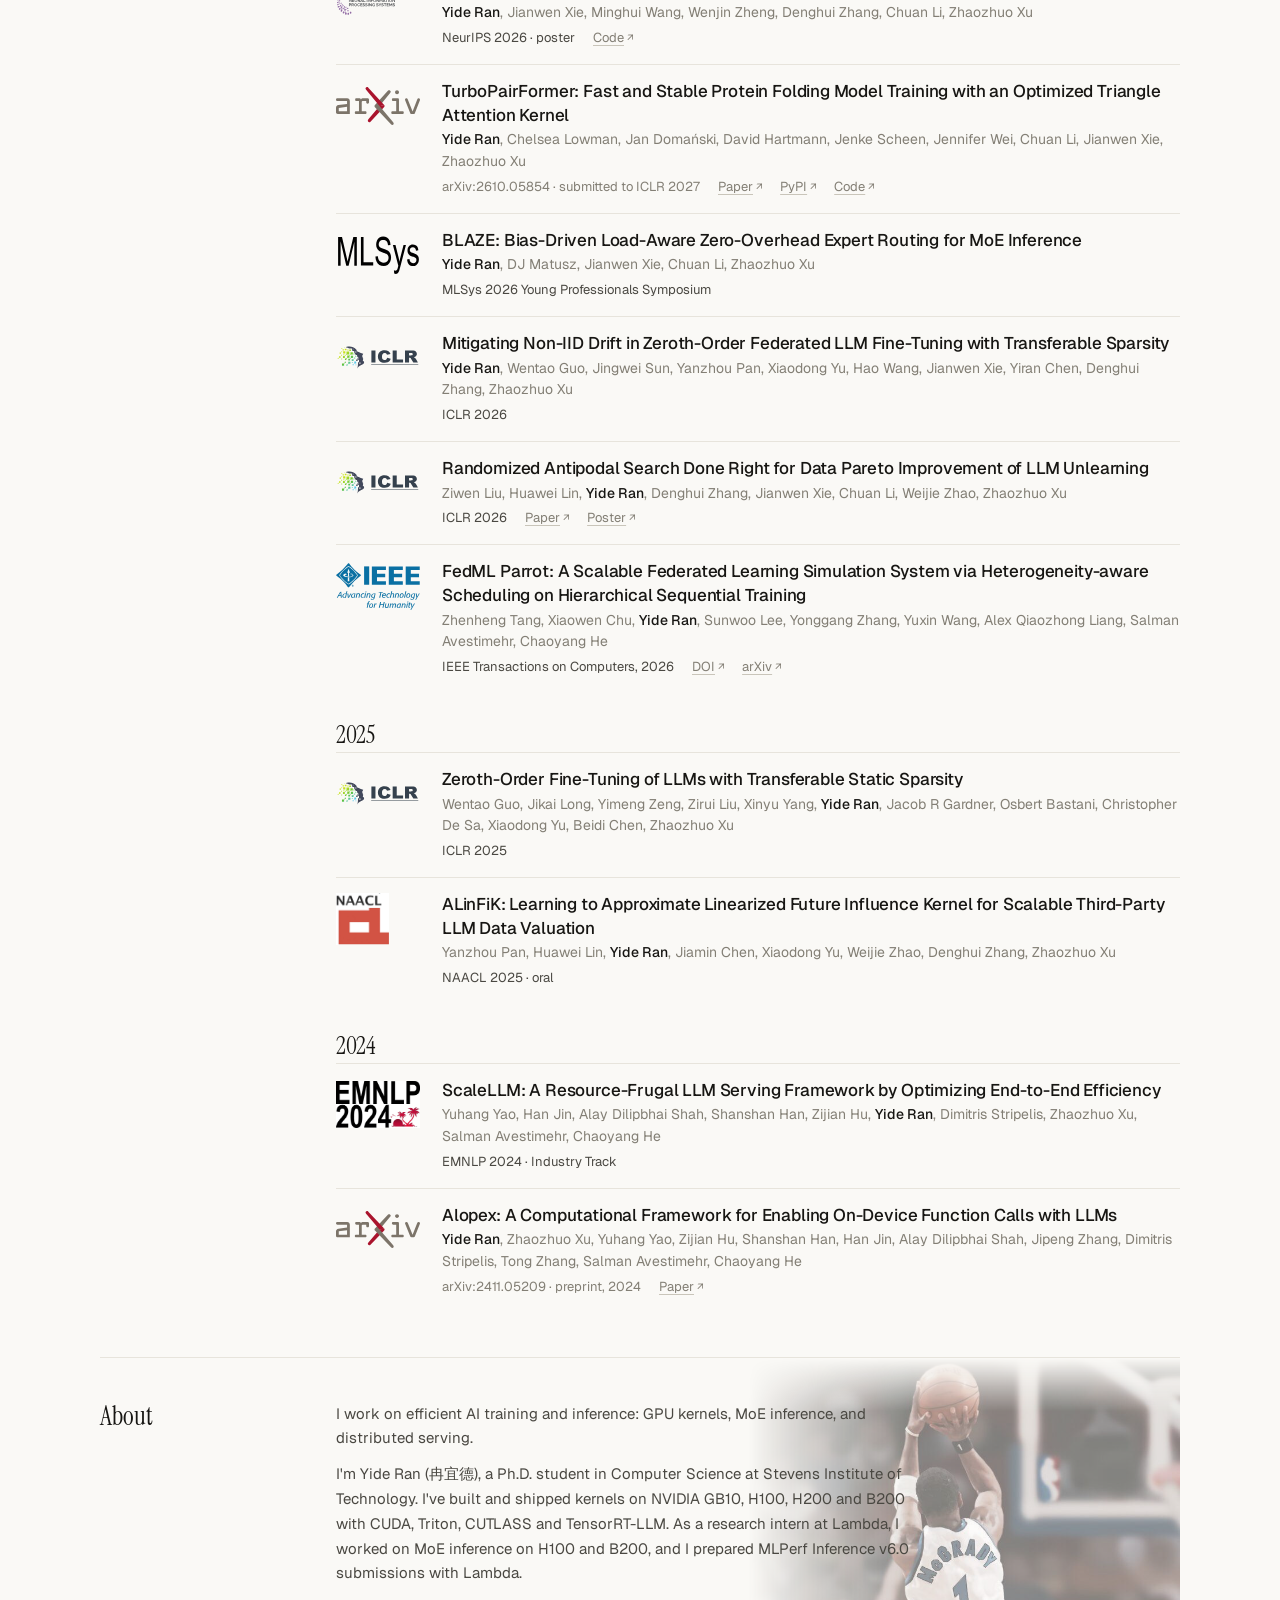
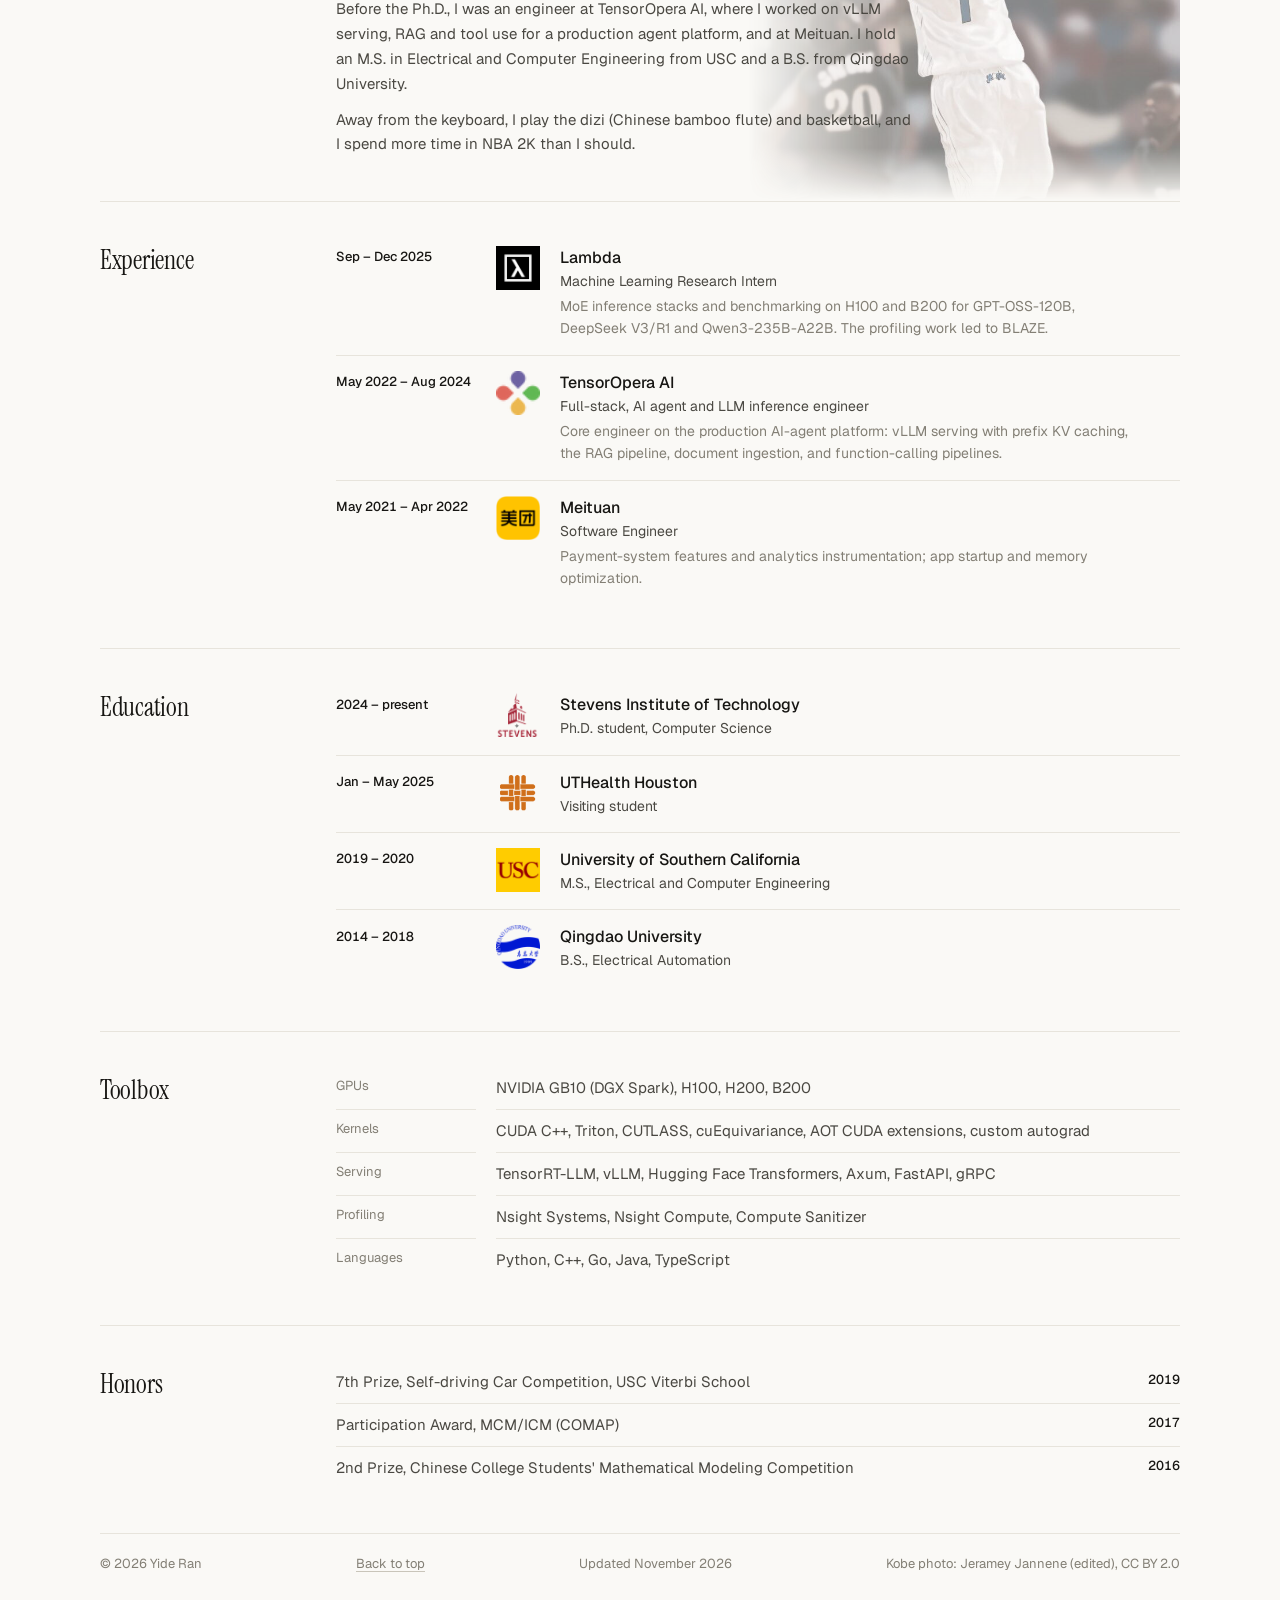
==== commit 0cfc593a: "Swap the hero Kobe photo for a faded back view in the #8 jersey The face-on shot drew the eye away f" ====
--- a/index.html
+++ b/index.html
@@ -12,7 +12,7 @@
 <link rel="preconnect" href="https://fonts.googleapis.com">
 <link rel="preconnect" href="https://fonts.gstatic.com" crossorigin>
 <link rel="stylesheet" href="https://fonts.googleapis.com/css2?family=Instrument+Serif:ital@0;1&family=Geist:wght@400;500&family=Geist+Mono:wght@400&display=swap">
-<link rel="stylesheet" href="assets/style.css?v=20261115c">
+<link rel="stylesheet" href="assets/style.css?v=20261115d">
 <meta property="og:title" content="Yide Ran (冉宜德) | AI Infrastructure &amp; Post-Training">
 <meta property="og:description" content="Yide Ran (冉宜德) is a Ph.D. student at Stevens Institute of Technology researching GPU kernels, MoE inference, distributed serving, and PEFT training.">
 <meta property="og:type" content="profile">
@@ -360,7 +360,7 @@
     <span>© 2026 Yide Ran</span>
     <a class="u" href="#profile">Back to top</a>
     <span>Updated November 2026</span>
-    <span class="credit">Kobe photo: Steve Lipofsky, <a href="https://commons.wikimedia.org/wiki/File:Lipofsky_Kobe_(high_quality).jpg">CC BY-SA 3.0</a></span>
+    <span class="credit">Kobe photo: Jeramey Jannene (edited), <a href="https://commons.wikimedia.org/wiki/File:Kb_black.jpg">CC BY 2.0</a></span>
   </footer>
 </div>
 
--- a/assets/style.css
+++ b/assets/style.css
@@ -39,15 +39,11 @@
 /* Hero */
 .hero { display: grid; grid-template-columns: 176px minmax(0, 1fr); gap: 52px; align-items: center; padding-block: 48px 56px; }
 .hero > * { min-width: 0; }
-/* Hero: faded photo of Kobe Bryant (#8, the 1999 afro era), right of the text.
-   Photo: Steve Lipofsky, Basketballphoto.com, CC BY-SA 3.0, via commons.wikimedia.org/wiki/File:Lipofsky_Kobe_(high_quality).jpg (resized only). */
+/* Hero: faded back view of Kobe Bryant in the #8 jersey, right of the text.
+   Photo: Jeramey Jannene, CC BY 2.0, via commons.wikimedia.org/wiki/File:Kb_black.jpg; edited (black backdrop removed, shadows lifted, head and hem faded). */
 .hero { position: relative; isolation: isolate; }
 .hero::after { content: ""; position: absolute; z-index: -1; top: 0; bottom: 0; right: 0; width: clamp(150px, calc(100% - 740px), 340px); pointer-events: none;
-  background: url("kobe-bryant-1999-lipofsky.jpg") 50% 28% / cover no-repeat; opacity: .45;
-  -webkit-mask-image: linear-gradient(to right, transparent 0, #000 38%), linear-gradient(to bottom, transparent 0, #000 12%, #000 88%, transparent 100%);
-  -webkit-mask-composite: source-in;
-  mask-image: linear-gradient(to right, transparent 0, #000 38%), linear-gradient(to bottom, transparent 0, #000 12%, #000 88%, transparent 100%);
-  mask-composite: intersect; }
+  background: url("kobe-bryant-8-back.webp") right center / contain no-repeat; opacity: .42; }
 .credit a { color: inherit; }
 .photo { grid-column: 1; grid-row: 1; }
 .hero-copy { grid-column: 2; grid-row: 1; }
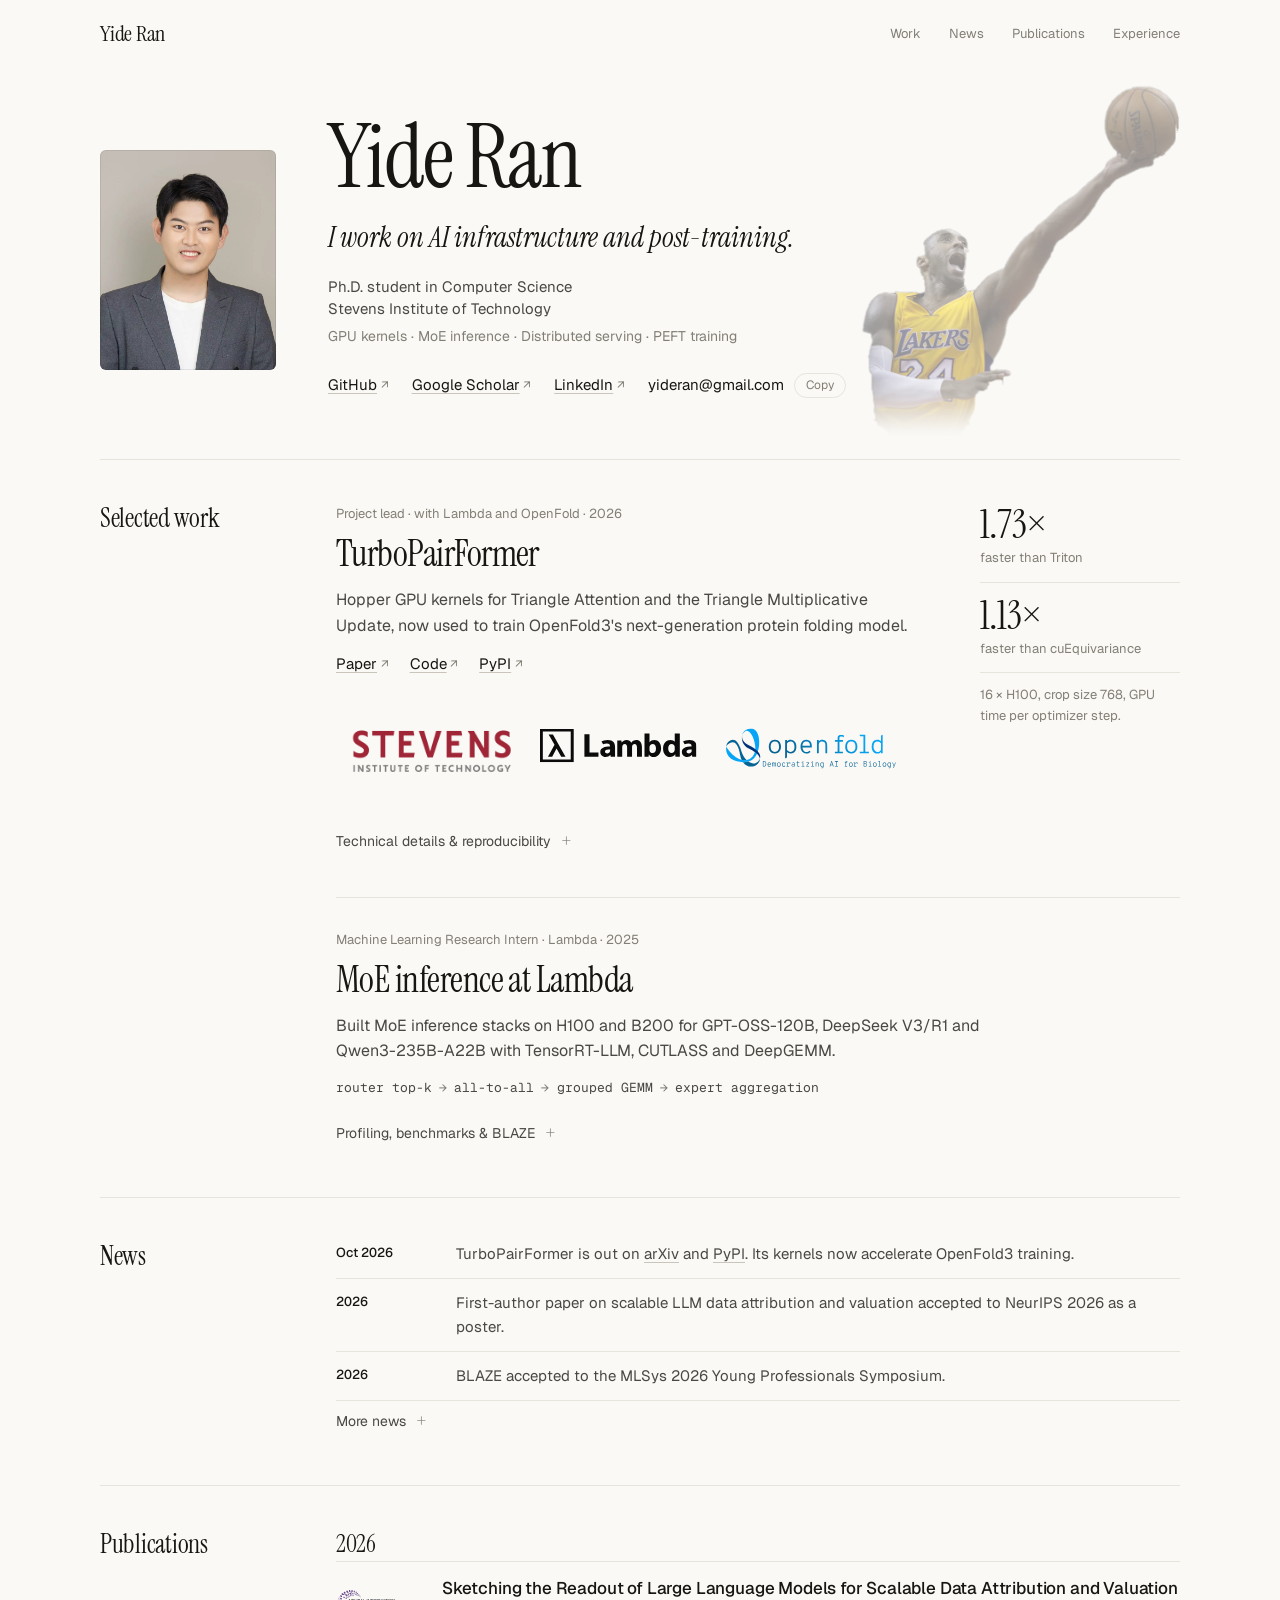
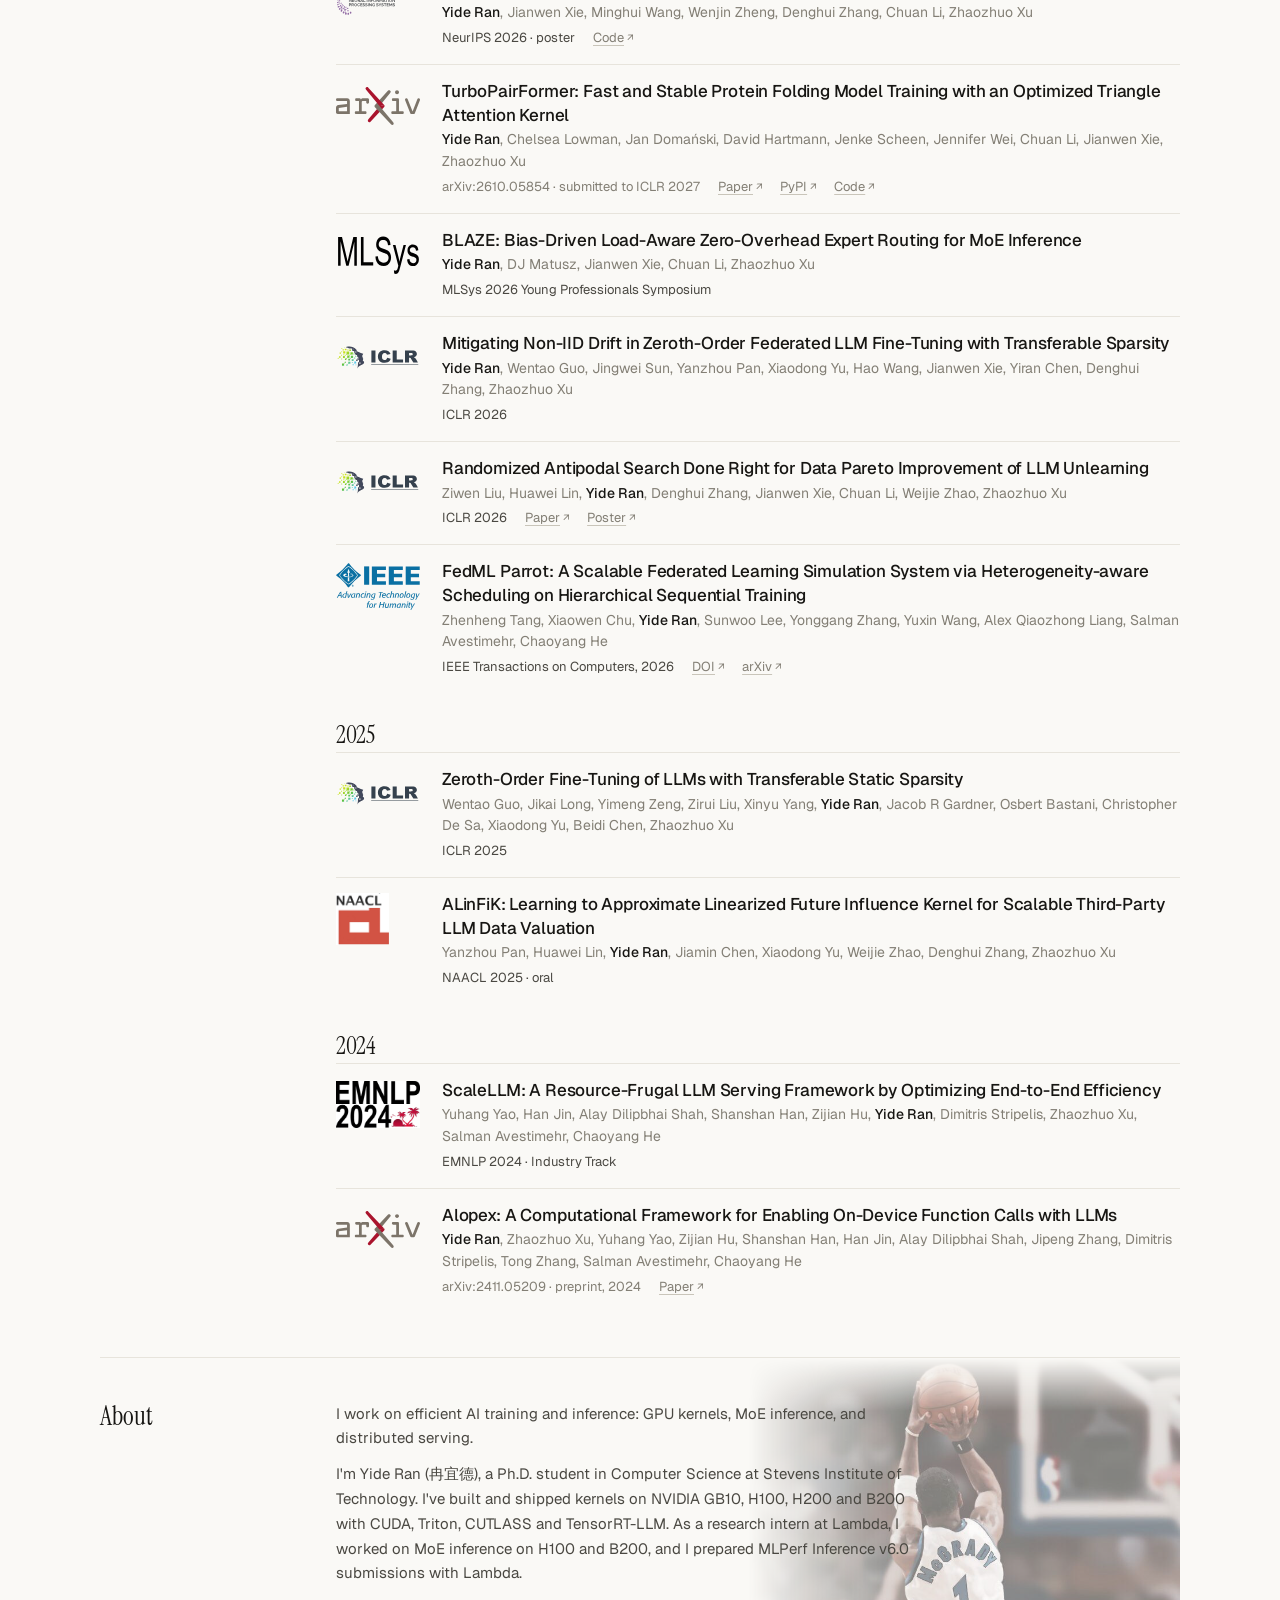
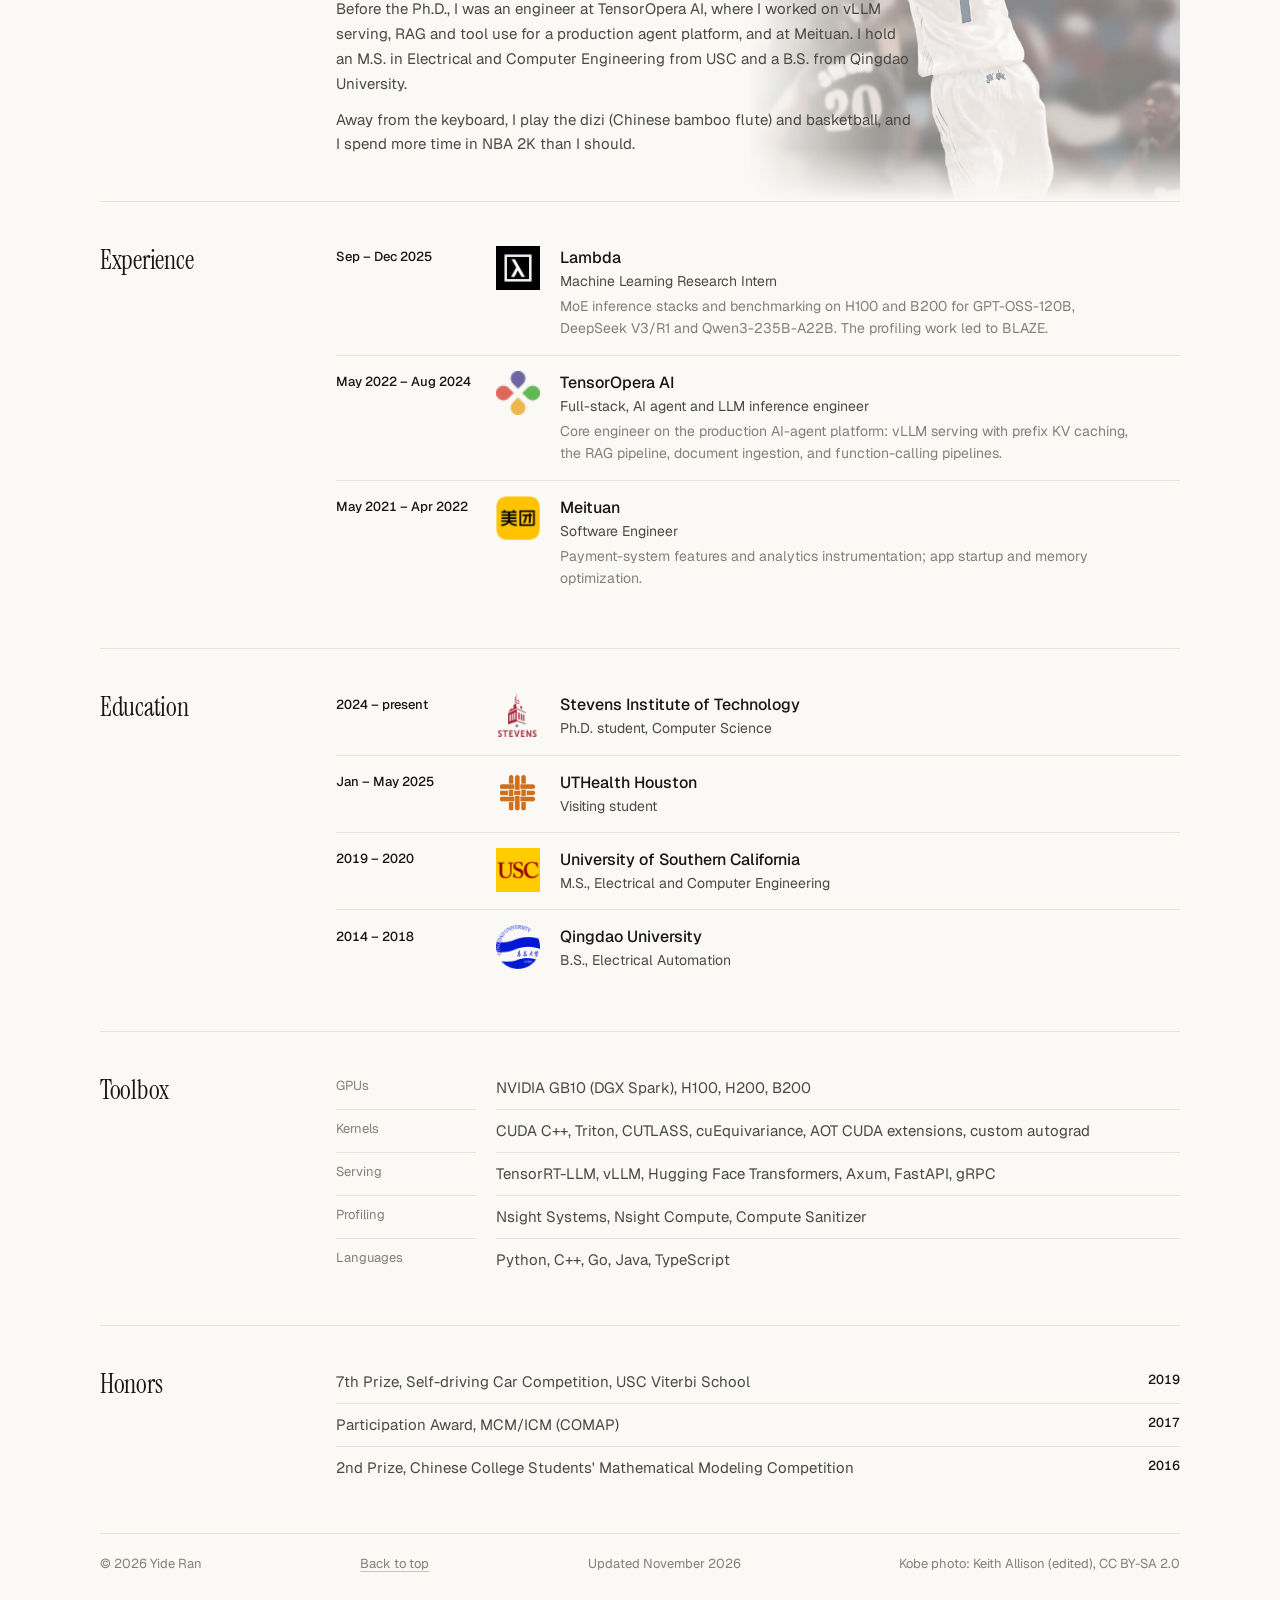
==== commit 9067f224: "Use a faded cut-out of Kobe's extended-arm layup behind the hero Photo: Keith Allison, CC BY-SA 2.0," ====
--- a/index.html
+++ b/index.html
@@ -12,7 +12,7 @@
 <link rel="preconnect" href="https://fonts.googleapis.com">
 <link rel="preconnect" href="https://fonts.gstatic.com" crossorigin>
 <link rel="stylesheet" href="https://fonts.googleapis.com/css2?family=Instrument+Serif:ital@0;1&family=Geist:wght@400;500&family=Geist+Mono:wght@400&display=swap">
-<link rel="stylesheet" href="assets/style.css?v=20261115d">
+<link rel="stylesheet" href="assets/style.css?v=20261115e">
 <meta property="og:title" content="Yide Ran (冉宜德) | AI Infrastructure &amp; Post-Training">
 <meta property="og:description" content="Yide Ran (冉宜德) is a Ph.D. student at Stevens Institute of Technology researching GPU kernels, MoE inference, distributed serving, and PEFT training.">
 <meta property="og:type" content="profile">
@@ -360,7 +360,7 @@
     <span>© 2026 Yide Ran</span>
     <a class="u" href="#profile">Back to top</a>
     <span>Updated November 2026</span>
-    <span class="credit">Kobe photo: Jeramey Jannene (edited), <a href="https://commons.wikimedia.org/wiki/File:Kb_black.jpg">CC BY 2.0</a></span>
+    <span class="credit">Kobe photo: Keith Allison (edited), <a href="https://commons.wikimedia.org/wiki/File:Kobe_Bryant_vs_Marcin_Gortat.jpg">CC BY-SA 2.0</a></span>
   </footer>
 </div>
 
--- a/assets/style.css
+++ b/assets/style.css
@@ -39,11 +39,11 @@
 /* Hero */
 .hero { display: grid; grid-template-columns: 176px minmax(0, 1fr); gap: 52px; align-items: center; padding-block: 48px 56px; }
 .hero > * { min-width: 0; }
-/* Hero: faded back view of Kobe Bryant in the #8 jersey, right of the text.
-   Photo: Jeramey Jannene, CC BY 2.0, via commons.wikimedia.org/wiki/File:Kb_black.jpg; edited (black backdrop removed, shadows lifted, head and hem faded). */
+/* Hero: faded cut-out of Kobe Bryant's extended-arm layup, right of the text.
+   Photo: Keith Allison, CC BY-SA 2.0, via commons.wikimedia.org/wiki/File:Kobe_Bryant_vs_Marcin_Gortat.jpg; edited (Kobe cut out, bottom faded). */
 .hero { position: relative; isolation: isolate; }
-.hero::after { content: ""; position: absolute; z-index: -1; top: 0; bottom: 0; right: 0; width: clamp(150px, calc(100% - 740px), 340px); pointer-events: none;
-  background: url("kobe-bryant-8-back.webp") right center / contain no-repeat; opacity: .42; }
+.hero::after { content: ""; position: absolute; z-index: -1; top: 0; bottom: 0; right: 0; width: clamp(150px, calc(100% - 760px), 320px); pointer-events: none;
+  background: url("kobe-bryant-layup.webp") right center / contain no-repeat; opacity: .42; }
 .credit a { color: inherit; }
 .photo { grid-column: 1; grid-row: 1; }
 .hero-copy { grid-column: 2; grid-row: 1; }
@@ -169,7 +169,7 @@
   .row { grid-template-columns: 150px minmax(0, 1fr); column-gap: 40px; }
   .project { grid-template-columns: minmax(0, 1fr) 170px; column-gap: 40px; }
   .statement { white-space: normal; }
-  .hero::after { width: max(120px, calc(100% - 710px)); }
+  .hero::after { width: max(120px, calc(100% - 725px)); }
   ol.entries li { grid-template-columns: 120px 44px minmax(0, 1fr); }
 }
 @media (max-width: 900px) { .hero::after { display: none; } }
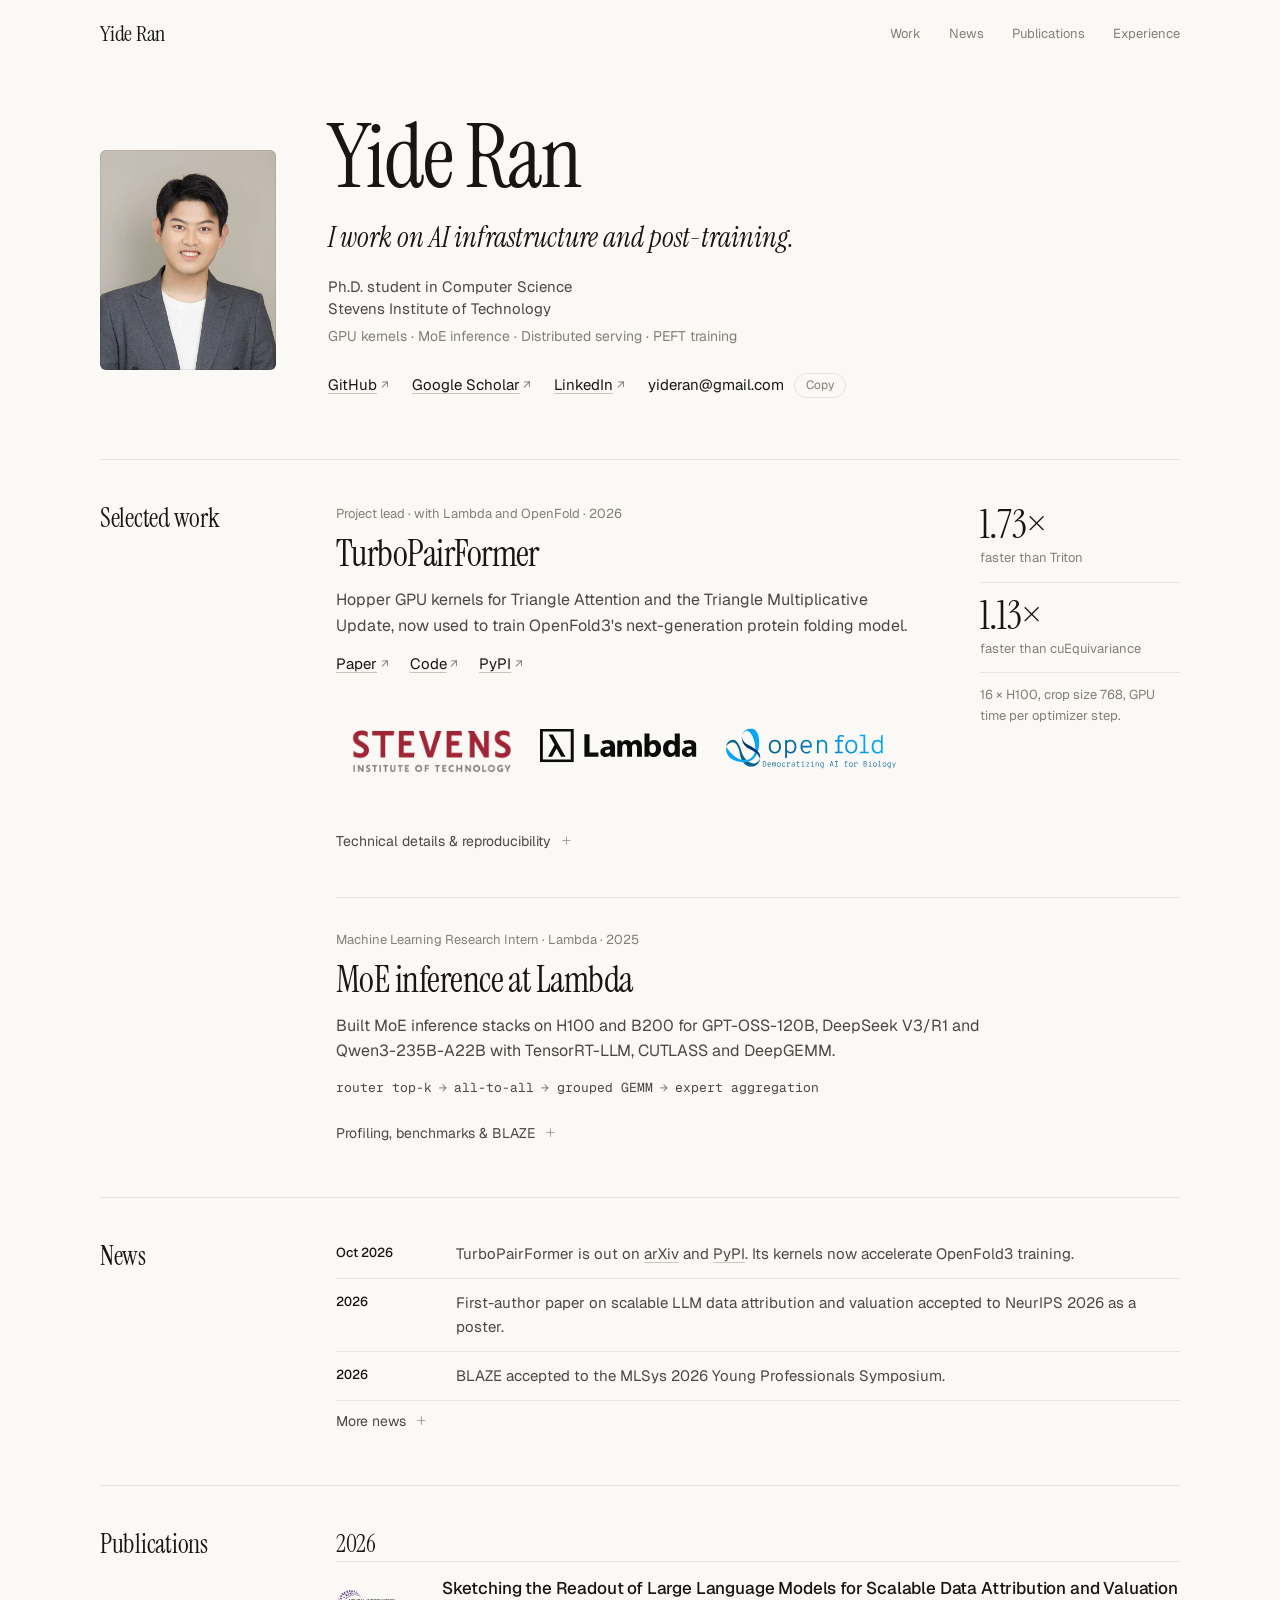
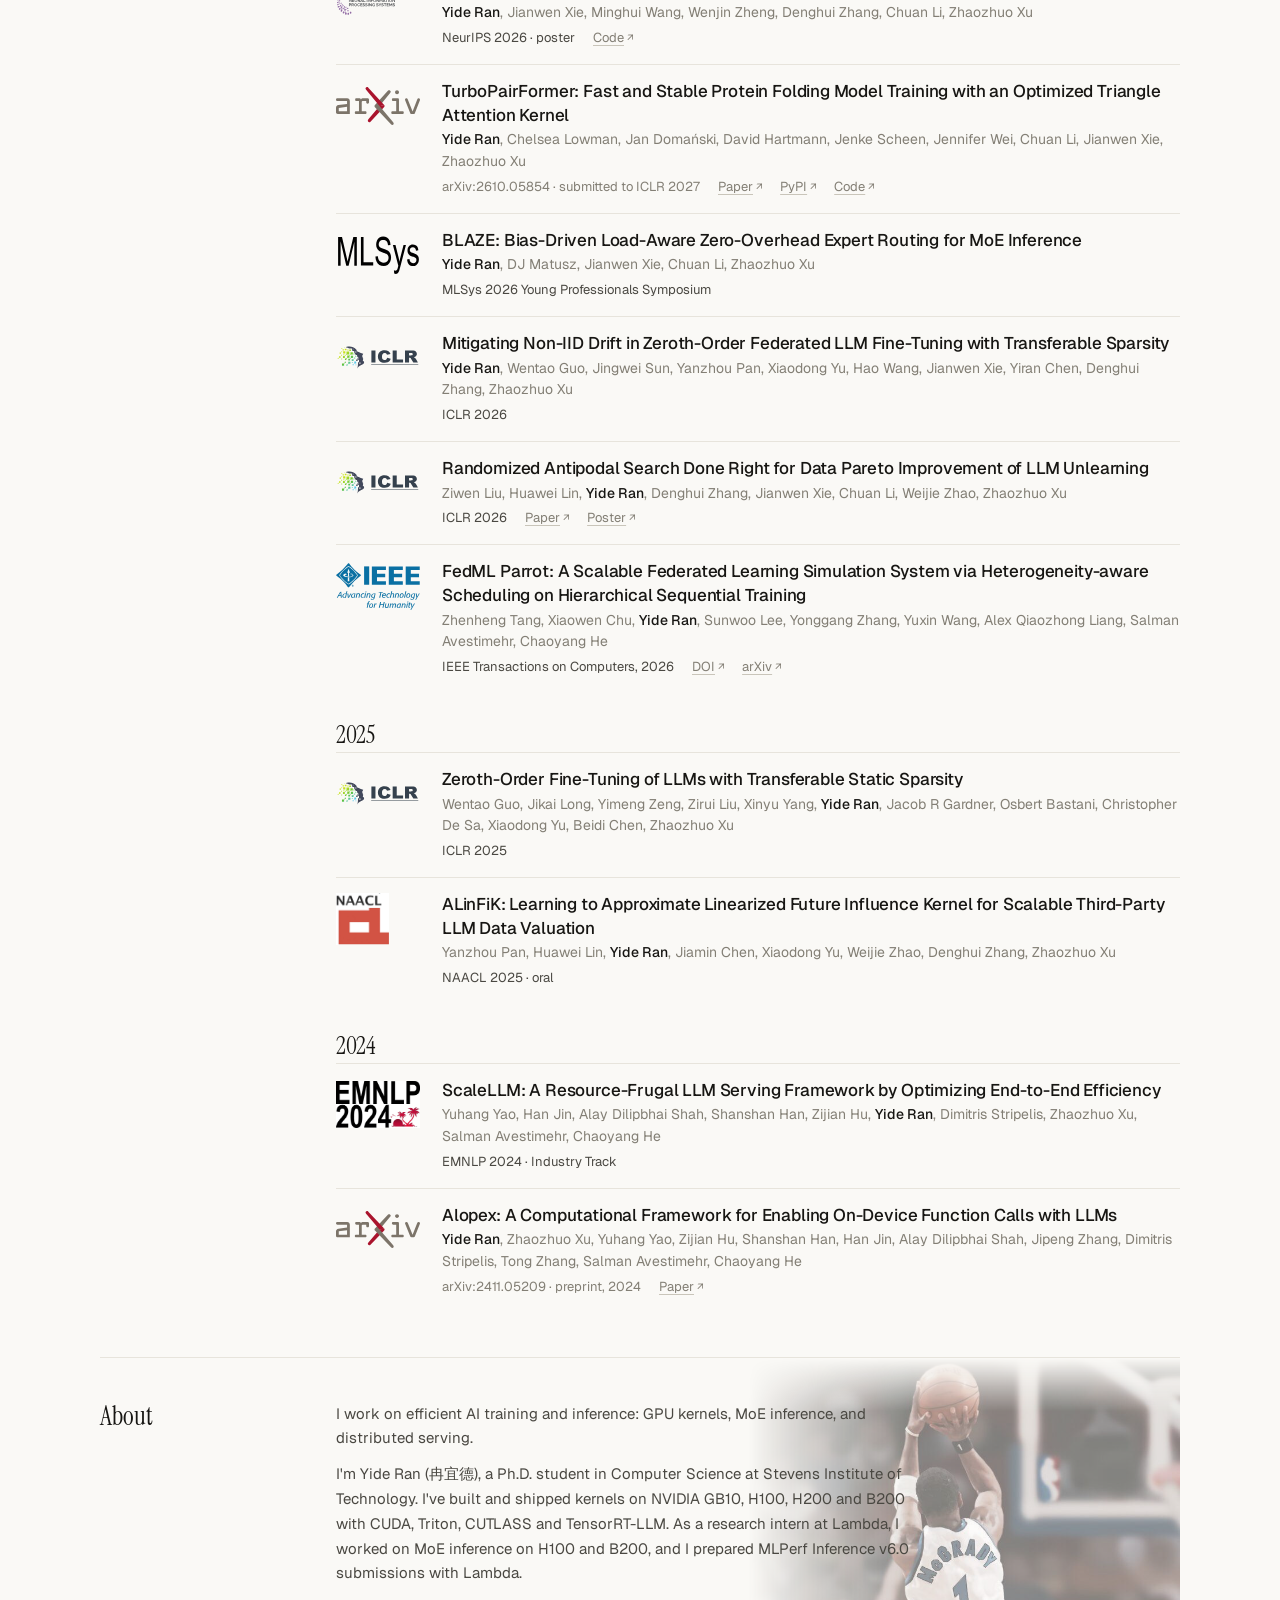
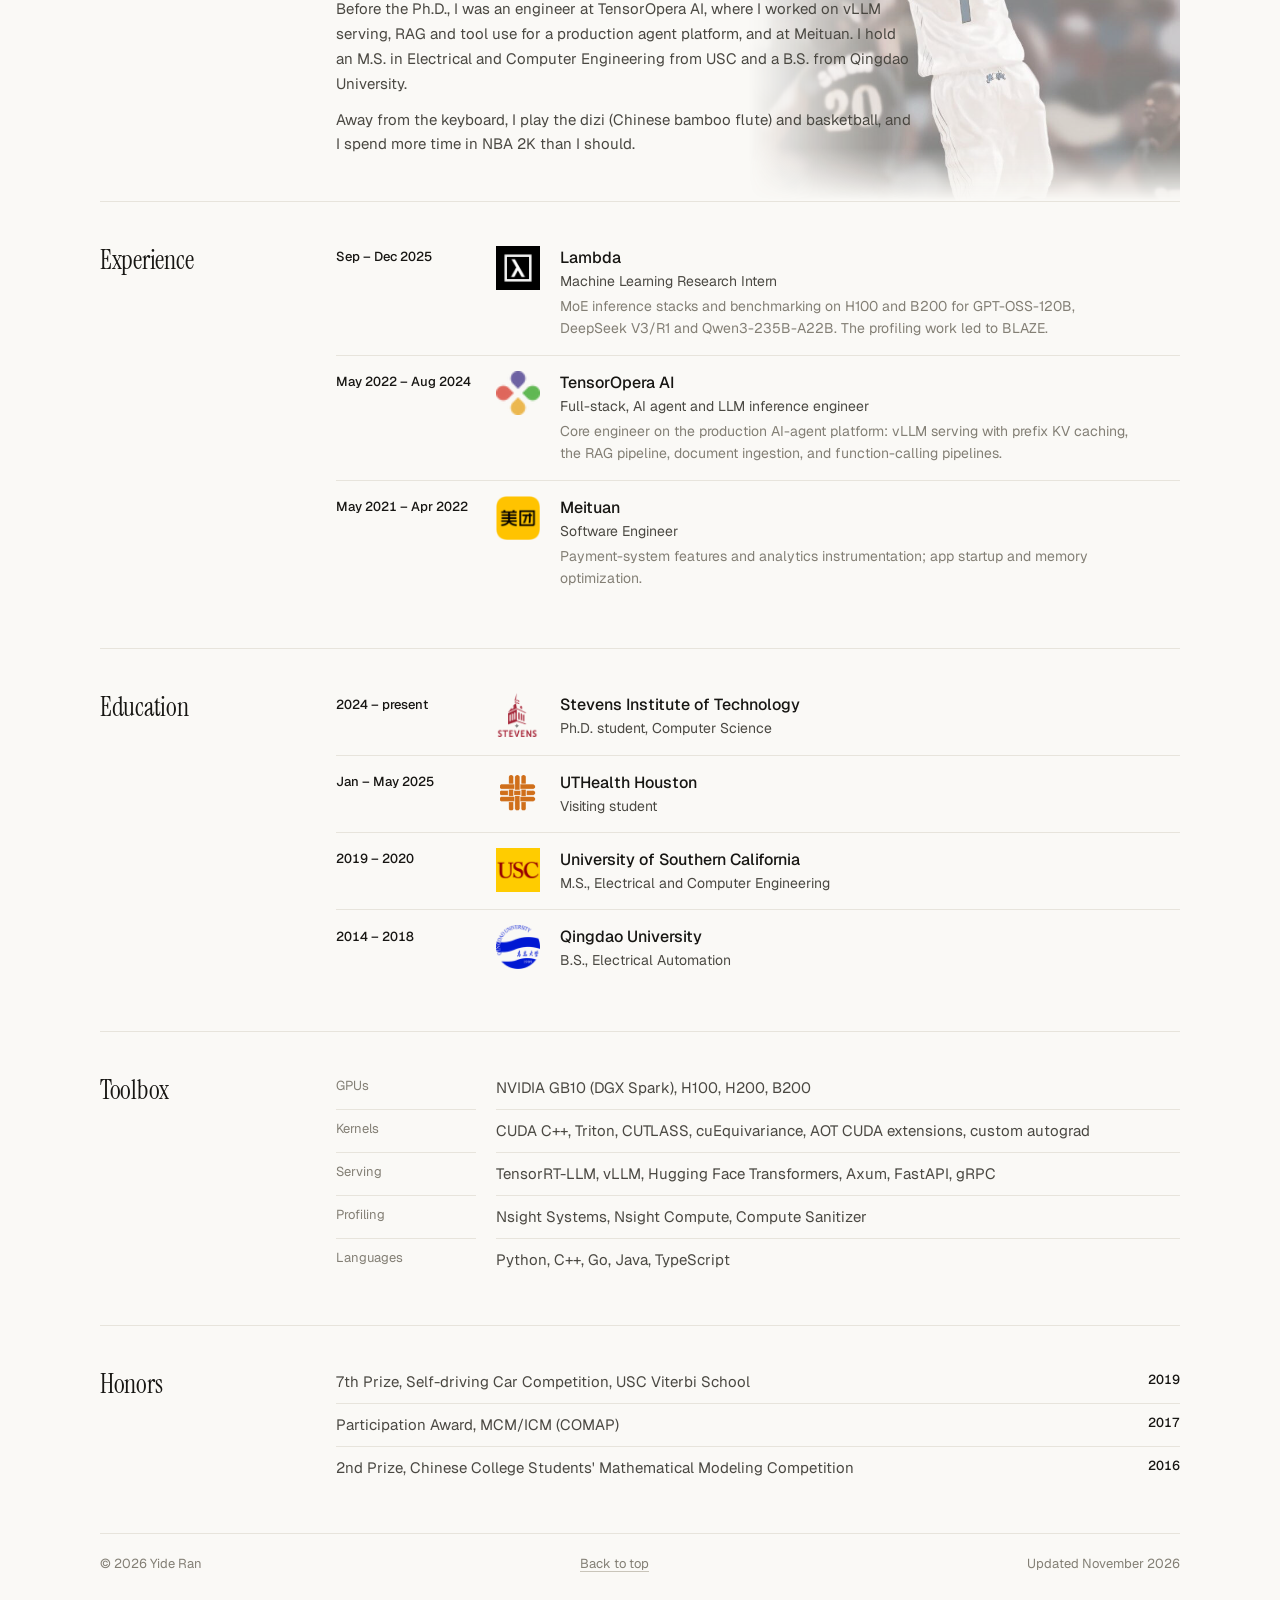
==== commit 23ad41c0: "Remove the Kobe background from the hero and its footer credit" ====
--- a/index.html
+++ b/index.html
@@ -12,7 +12,7 @@
 <link rel="preconnect" href="https://fonts.googleapis.com">
 <link rel="preconnect" href="https://fonts.gstatic.com" crossorigin>
 <link rel="stylesheet" href="https://fonts.googleapis.com/css2?family=Instrument+Serif:ital@0;1&family=Geist:wght@400;500&family=Geist+Mono:wght@400&display=swap">
-<link rel="stylesheet" href="assets/style.css?v=20261115e">
+<link rel="stylesheet" href="assets/style.css?v=20261115f">
 <meta property="og:title" content="Yide Ran (冉宜德) | AI Infrastructure &amp; Post-Training">
 <meta property="og:description" content="Yide Ran (冉宜德) is a Ph.D. student at Stevens Institute of Technology researching GPU kernels, MoE inference, distributed serving, and PEFT training.">
 <meta property="og:type" content="profile">
@@ -360,7 +360,6 @@
     <span>© 2026 Yide Ran</span>
     <a class="u" href="#profile">Back to top</a>
     <span>Updated November 2026</span>
-    <span class="credit">Kobe photo: Keith Allison (edited), <a href="https://commons.wikimedia.org/wiki/File:Kobe_Bryant_vs_Marcin_Gortat.jpg">CC BY-SA 2.0</a></span>
   </footer>
 </div>
 
--- a/assets/style.css
+++ b/assets/style.css
@@ -39,12 +39,6 @@
 /* Hero */
 .hero { display: grid; grid-template-columns: 176px minmax(0, 1fr); gap: 52px; align-items: center; padding-block: 48px 56px; }
 .hero > * { min-width: 0; }
-/* Hero: faded cut-out of Kobe Bryant's extended-arm layup, right of the text.
-   Photo: Keith Allison, CC BY-SA 2.0, via commons.wikimedia.org/wiki/File:Kobe_Bryant_vs_Marcin_Gortat.jpg; edited (Kobe cut out, bottom faded). */
-.hero { position: relative; isolation: isolate; }
-.hero::after { content: ""; position: absolute; z-index: -1; top: 0; bottom: 0; right: 0; width: clamp(150px, calc(100% - 760px), 320px); pointer-events: none;
-  background: url("kobe-bryant-layup.webp") right center / contain no-repeat; opacity: .42; }
-.credit a { color: inherit; }
 .photo { grid-column: 1; grid-row: 1; }
 .hero-copy { grid-column: 2; grid-row: 1; }
 .avatar { display: block; width: 100%; height: auto; aspect-ratio: 4 / 5; object-fit: cover; border-radius: 6px; outline: 1px solid rgba(23, 22, 19, .08); outline-offset: -1px; }
@@ -169,14 +163,11 @@
   .row { grid-template-columns: 150px minmax(0, 1fr); column-gap: 40px; }
   .project { grid-template-columns: minmax(0, 1fr) 170px; column-gap: 40px; }
   .statement { white-space: normal; }
-  .hero::after { width: max(120px, calc(100% - 725px)); }
   ol.entries li { grid-template-columns: 120px 44px minmax(0, 1fr); }
 }
-@media (max-width: 900px) { .hero::after { display: none; } }
 @media (max-width: 760px) {
   #about .prose { max-width: none; }
   #about::after { width: 72%; opacity: .2; }
-  .hero::after { display: block; width: 60%; opacity: .15; }
   html { scroll-padding-top: 76px; }
   .wrap { padding-inline: max(24px, env(safe-area-inset-left)) max(24px, env(safe-area-inset-right)); }
   .nav { height: 60px; }
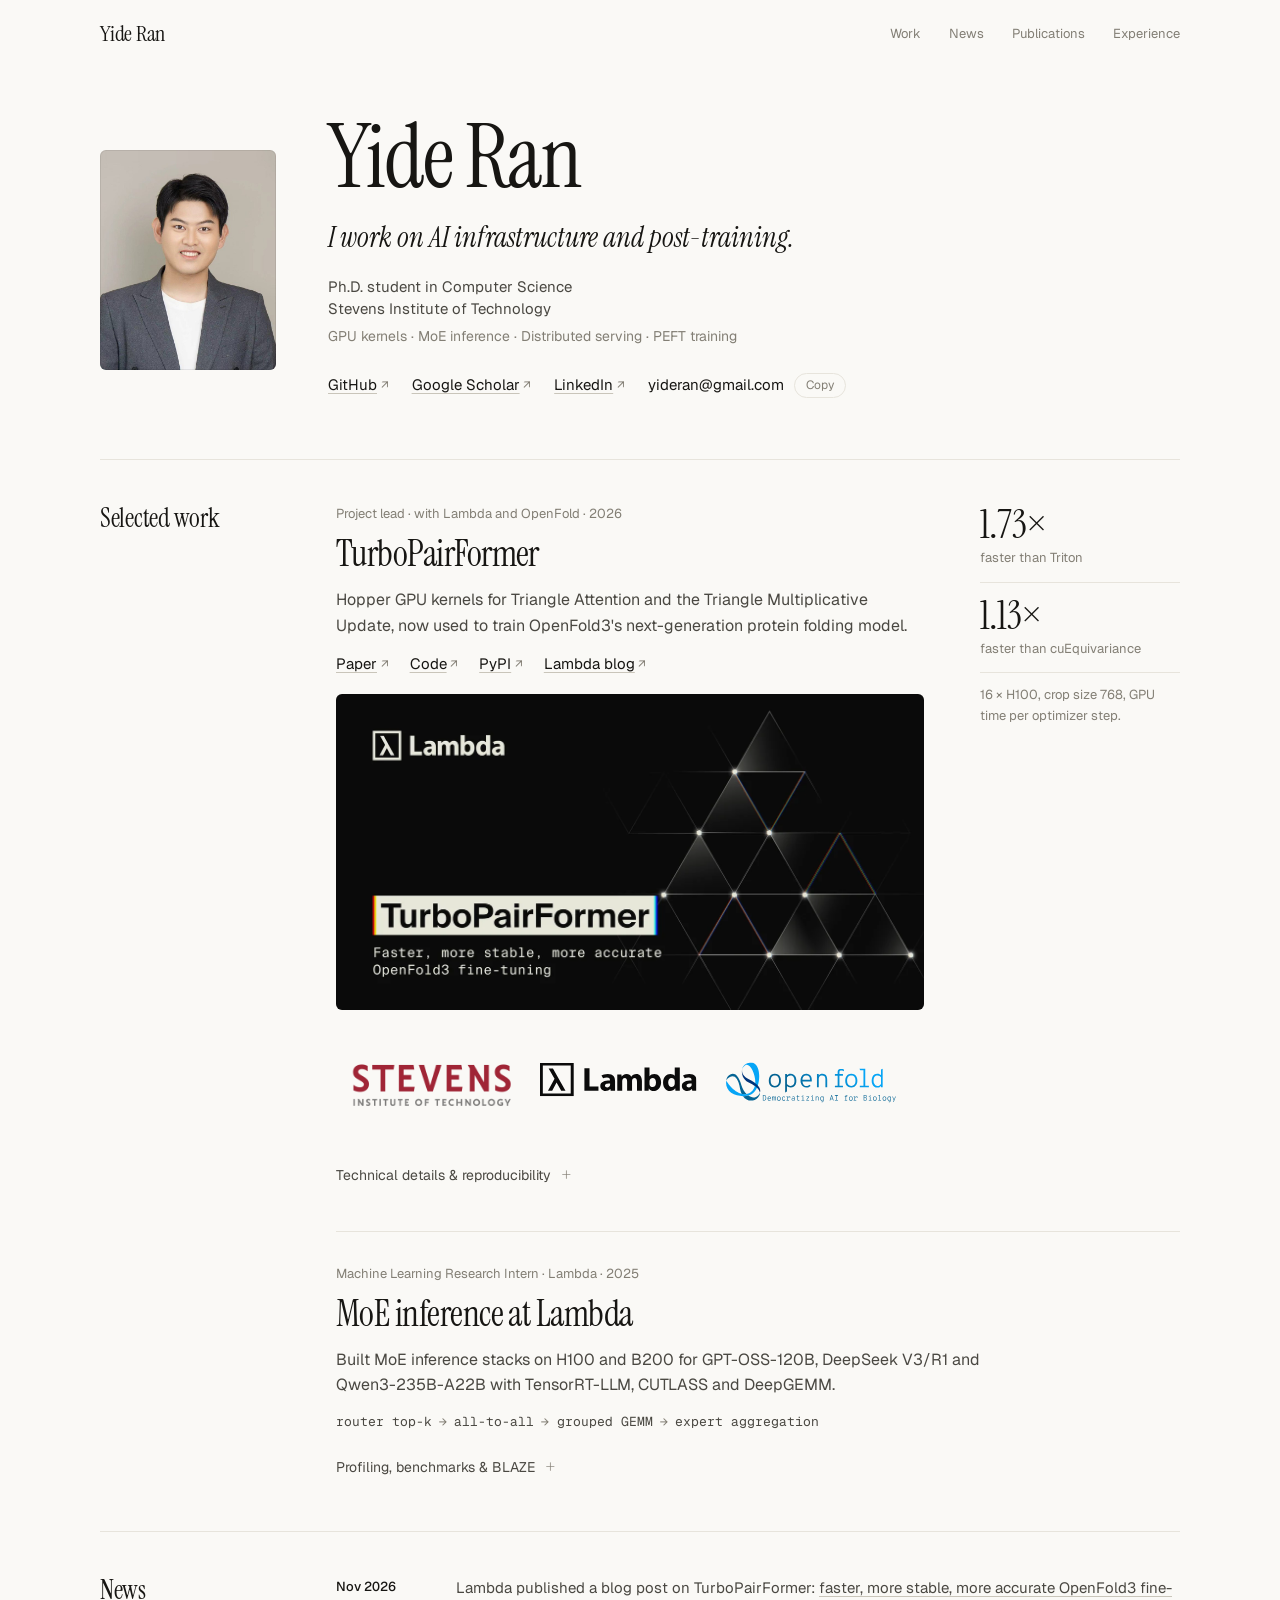
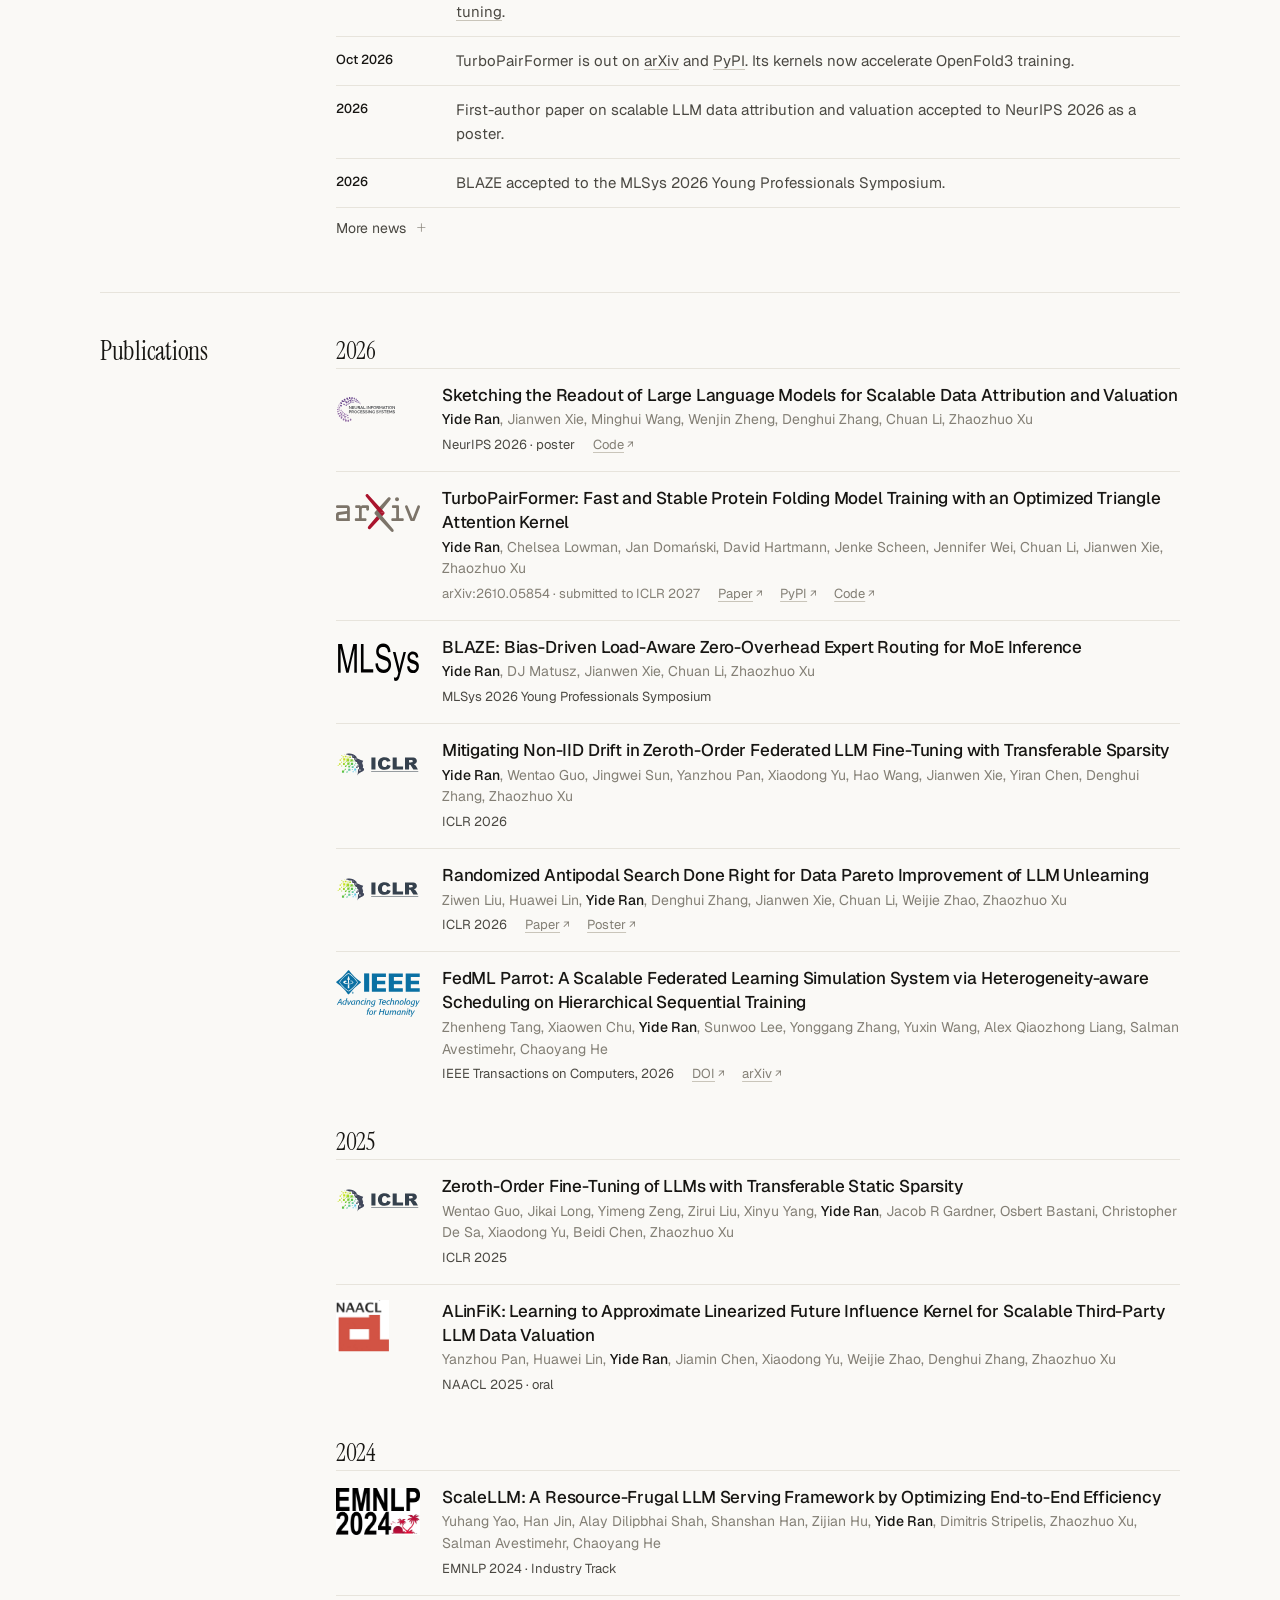
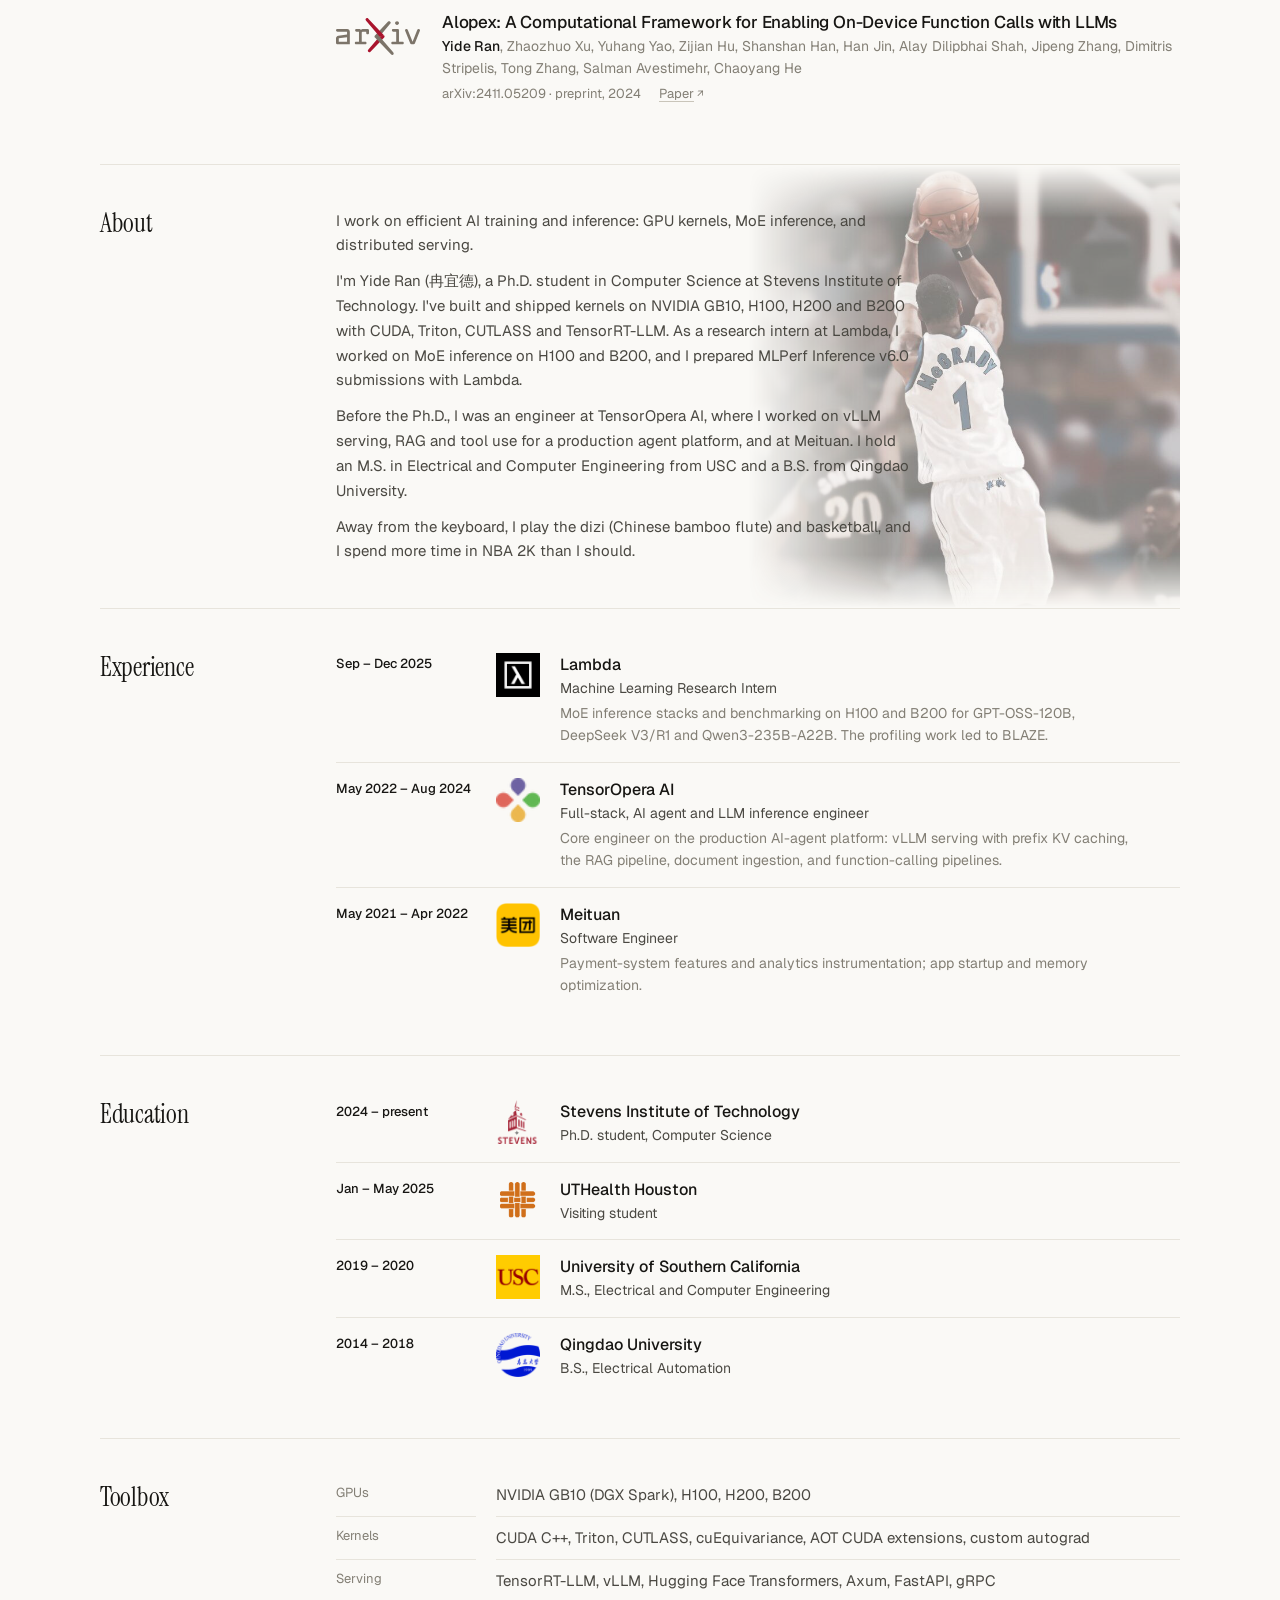
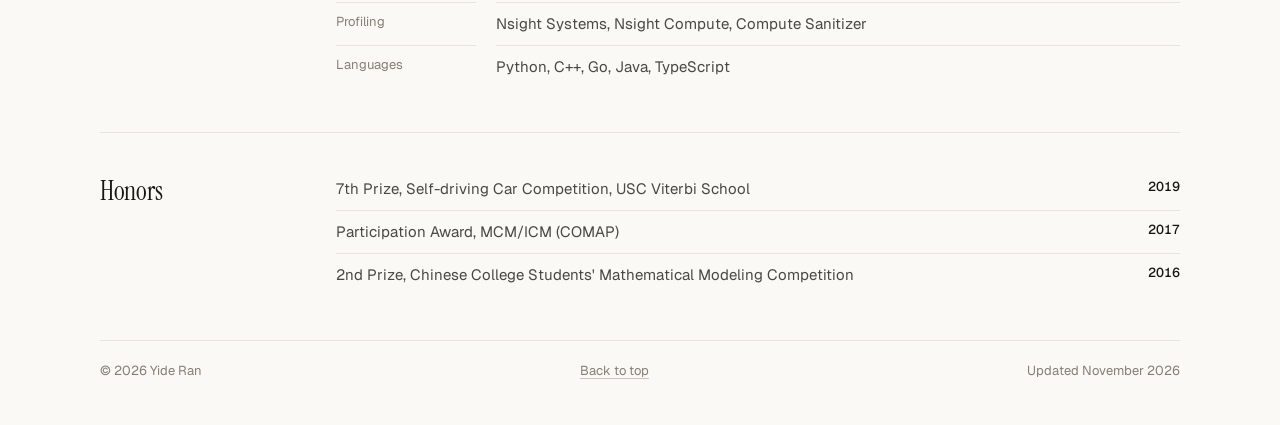
==== commit 25de963e: "Link Lambda's TurboPairFormer blog post with its cover image and a News item" ====
--- a/index.html
+++ b/index.html
@@ -12,7 +12,7 @@
 <link rel="preconnect" href="https://fonts.googleapis.com">
 <link rel="preconnect" href="https://fonts.gstatic.com" crossorigin>
 <link rel="stylesheet" href="https://fonts.googleapis.com/css2?family=Instrument+Serif:ital@0;1&family=Geist:wght@400;500&family=Geist+Mono:wght@400&display=swap">
-<link rel="stylesheet" href="assets/style.css?v=20261115f">
+<link rel="stylesheet" href="assets/style.css?v=20261115g">
 <meta property="og:title" content="Yide Ran (冉宜德) | AI Infrastructure &amp; Post-Training">
 <meta property="og:description" content="Yide Ran (冉宜德) is a Ph.D. student at Stevens Institute of Technology researching GPU kernels, MoE inference, distributed serving, and PEFT training.">
 <meta property="og:type" content="profile">
@@ -124,7 +124,9 @@
             <a class="u arrow" href="https://arxiv.org/abs/2610.05854">Paper</a>
             <a class="u arrow" href="https://github.com/RyanAIResearch/openfold3_triangle_kernel">Code</a>
             <a class="u arrow" href="https://pypi.org/project/turbopairformer/">PyPI</a>
+            <a class="u arrow" href="https://lambda.com/blog/faster-more-stable-protein-folding-training">Lambda blog</a>
           </div>
+          <a class="blog-card" href="https://lambda.com/blog/faster-more-stable-protein-folding-training"><img src="assets/turbopairformer-lambda-blog.webp" alt="Lambda blog post: TurboPairFormer, faster, more stable, more accurate OpenFold3 fine-tuning" width="1200" height="645" loading="lazy"></a>
           <img class="partners" src="assets/turbopairformer-partners.svg" alt="Stevens Institute of Technology, Lambda, and OpenFold" width="1800" height="340" loading="lazy">
           <details>
             <summary>Technical details &amp; reproducibility</summary>
@@ -170,6 +172,10 @@
     <div>
       <ol class="news">
         <li>
+          <time class="date" datetime="2026-11-13">Nov 2026</time>
+          <p>Lambda published a blog post on TurboPairFormer: <a href="https://lambda.com/blog/faster-more-stable-protein-folding-training">faster, more stable, more accurate OpenFold3 fine-tuning</a>.</p>
+        </li>
+        <li>
           <time class="date" datetime="2026-10">Oct 2026</time>
           <p>TurboPairFormer is out on <a href="https://arxiv.org/abs/2610.05854">arXiv</a> and <a href="https://pypi.org/project/turbopairformer/">PyPI</a>. Its kernels now accelerate OpenFold3 training.</p>
         </li>
--- a/assets/style.css
+++ b/assets/style.css
@@ -67,6 +67,9 @@
 .project-main h3 { margin-top: -4px; }
 .lead { max-width: 60ch; font-size: 1rem; line-height: 1.6; color: var(--ink-2); text-wrap: pretty; }
 .plinks { display: flex; flex-wrap: wrap; gap: 6px 22px; font-size: .9375rem; }
+.blog-card { display: block; max-width: 600px; margin-top: 4px; border-radius: 6px; overflow: hidden; outline: 1px solid rgba(23, 22, 19, .08); outline-offset: -1px; transition: opacity .15s; }
+.blog-card img { display: block; width: 100%; height: auto; }
+.blog-card:hover { opacity: .9; }
 .partners { display: block; width: 100%; max-width: 600px; height: auto; margin-top: 6px; mix-blend-mode: multiply; }
 .metrics { grid-column: 2; display: grid; align-content: start; }
 .figs { display: grid; margin: 0; }
